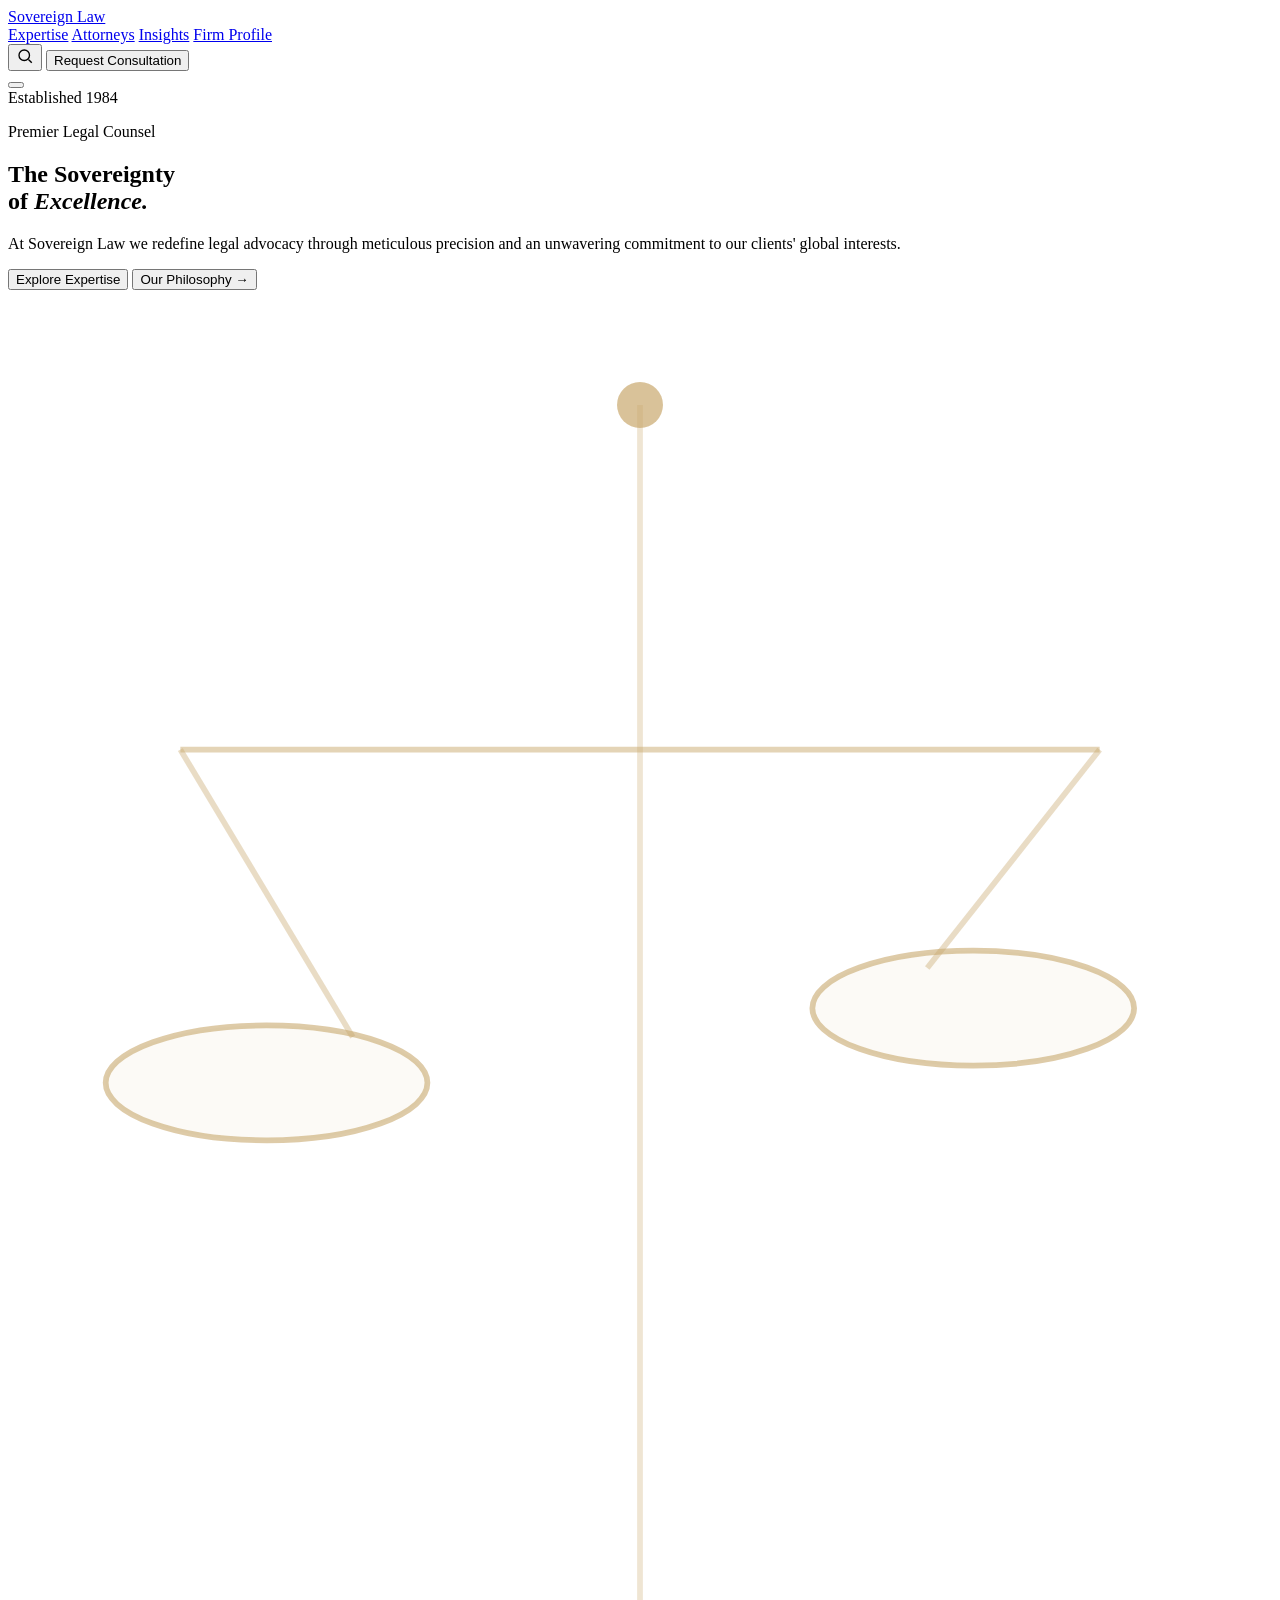
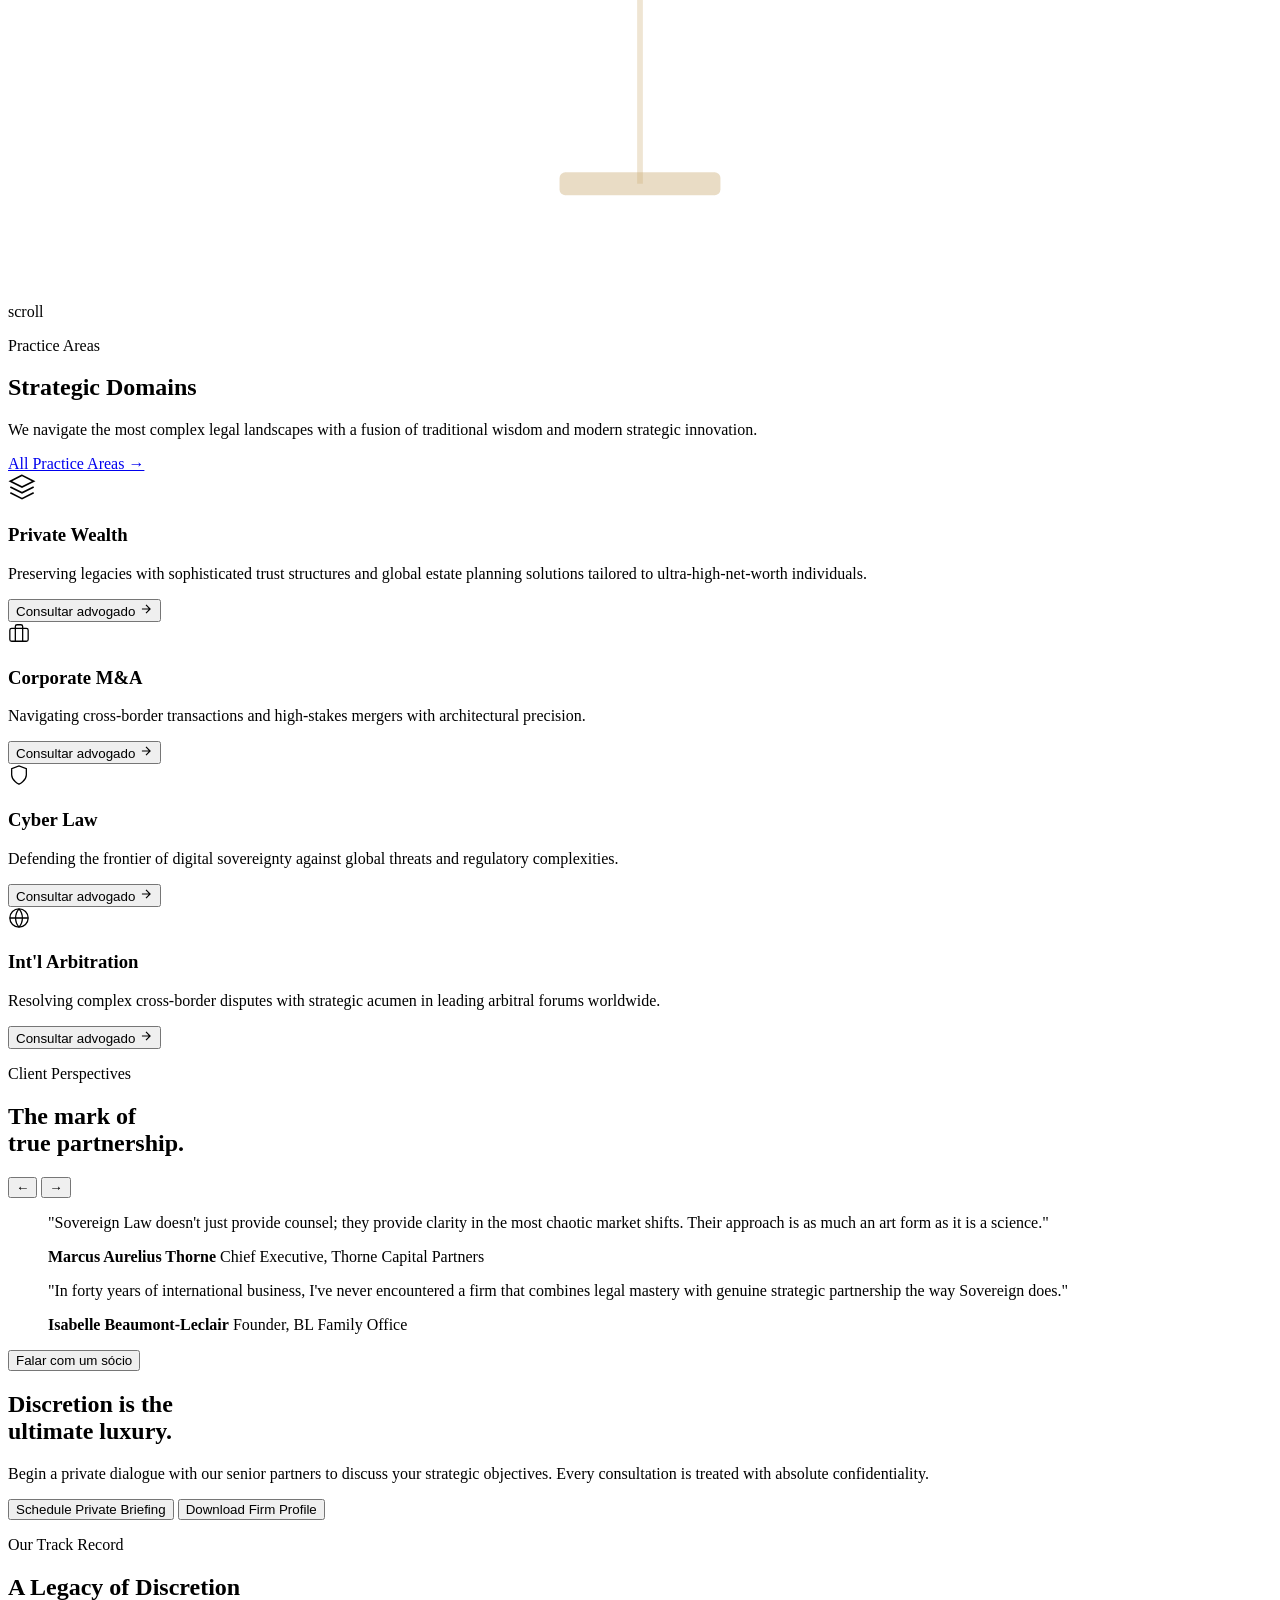
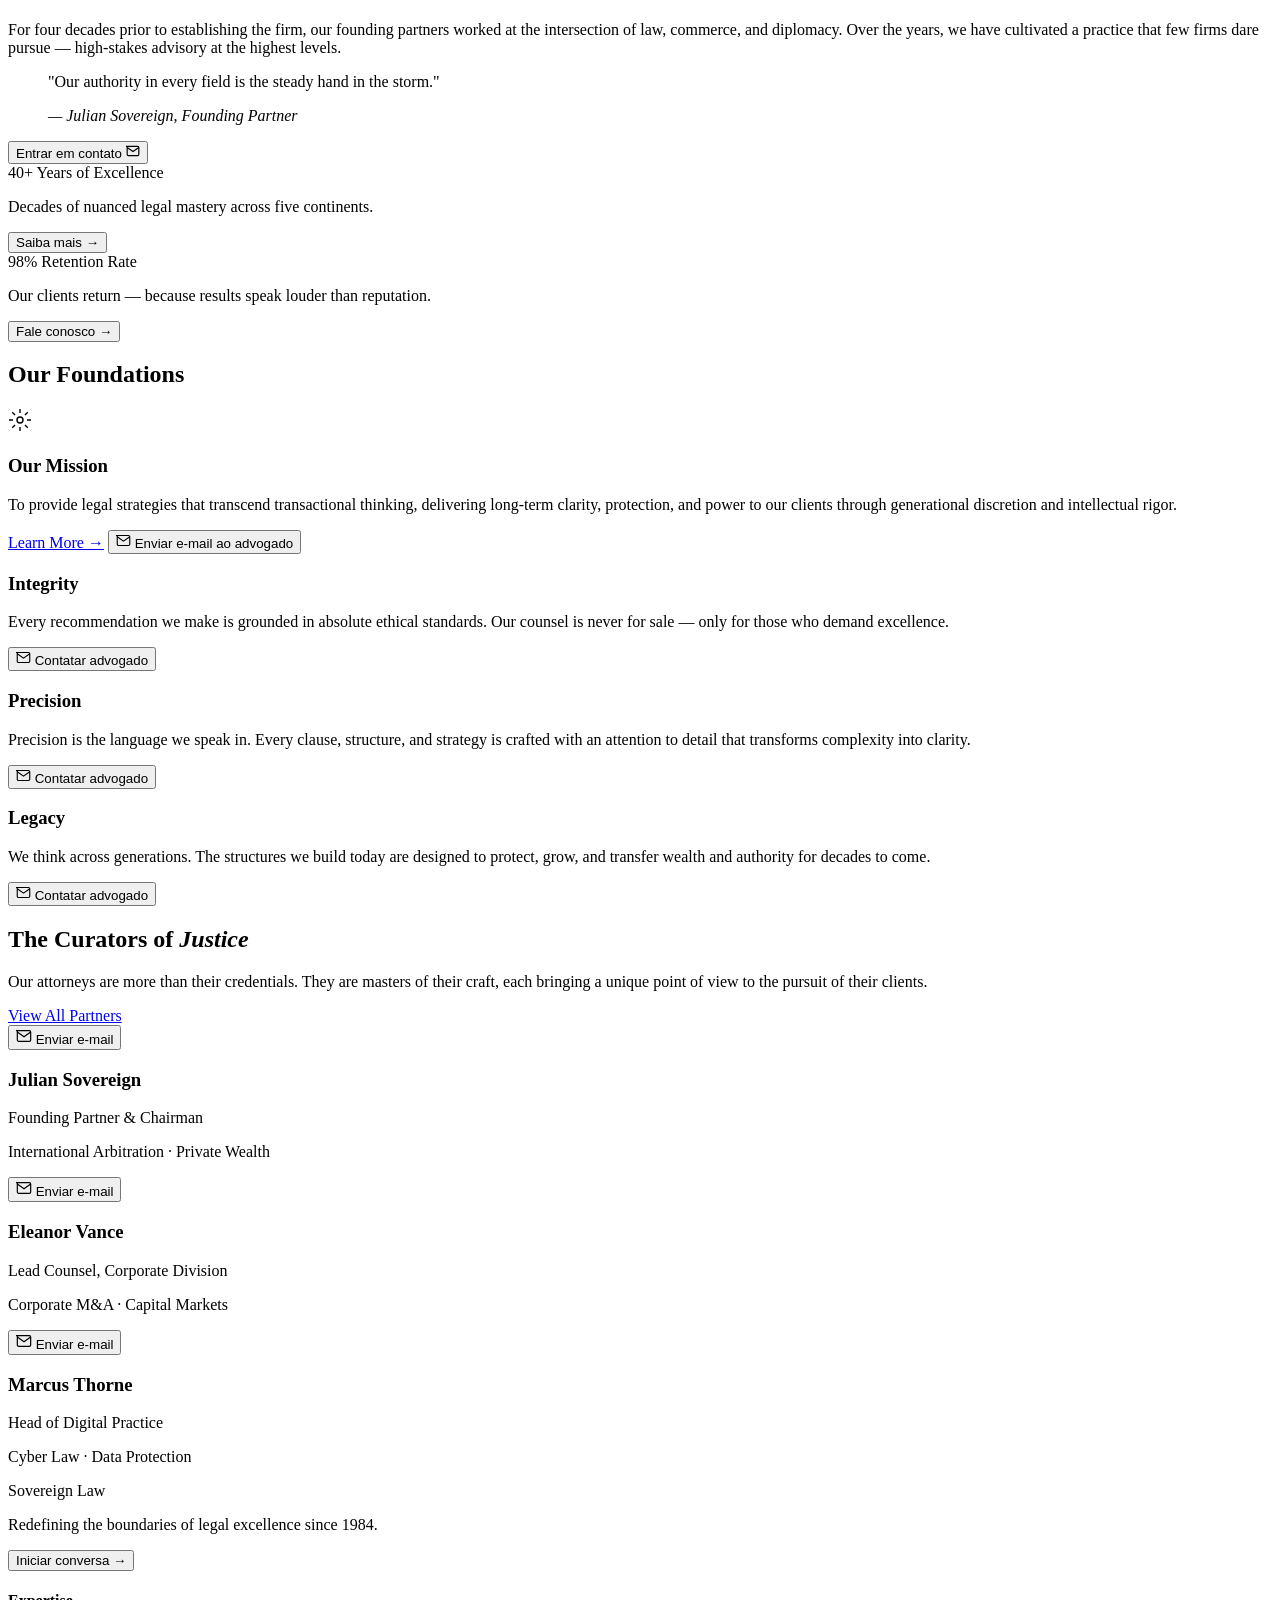
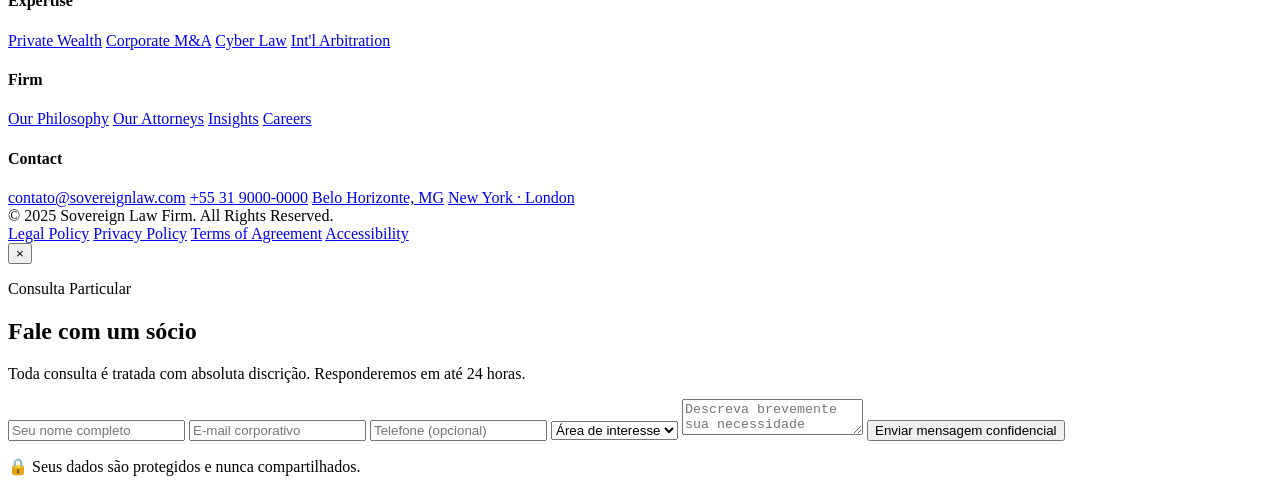
==== index.html @ 429902e4 "Add files via upload" ====
<!DOCTYPE html>
<html lang="pt-BR">
<head>
  <meta charset="UTF-8" />
  <meta name="viewport" content="width=device-width, initial-scale=1.0" />
  <meta name="description" content="Sovereign Law — Premier legal counsel redefining excellence through meticulous precision and an unwavering commitment to our clients' global interests." />
  <title>Sovereign Law — The Sovereignty of Excellence</title>

  <!-- Global tokens -->
  <link rel="stylesheet" href="assets/global.css" />

  <!-- Component styles -->
  <link rel="stylesheet" href="components/navbar.css" />
  <link rel="stylesheet" href="components/hero.css" />
  <link rel="stylesheet" href="components/domains.css" />
  <link rel="stylesheet" href="components/testimonial.css" />
  <link rel="stylesheet" href="components/discretion.css" />
  <link rel="stylesheet" href="components/legacy.css" />
  <link rel="stylesheet" href="components/foundations.css" />
  <link rel="stylesheet" href="components/attorneys.css" />
  <link rel="stylesheet" href="components/footer.css" />
</head>
<body>

  <!-- =====================
       NAVBAR
       ===================== -->
  <header class="navbar" id="navbar">
    <div class="container navbar__inner">
      <a href="#" class="navbar__brand">
        <span class="navbar__brand-name">Sovereign Law</span>
      </a>
      <nav class="navbar__links" aria-label="Navegação principal">
        <a href="#expertise" class="navbar__link">Expertise</a>
        <a href="#attorneys" class="navbar__link">Attorneys</a>
        <a href="#insights" class="navbar__link">Insights</a>
        <a href="#profile" class="navbar__link">Firm Profile</a>
      </nav>
      <div class="navbar__actions">
        <button class="navbar__search" aria-label="Pesquisar">
          <svg width="18" height="18" viewBox="0 0 24 24" fill="none" stroke="currentColor" stroke-width="1.8">
            <circle cx="11" cy="11" r="7"/><path d="M21 21l-4.35-4.35"/>
          </svg>
        </button>
        <button
          class="btn-primary navbar__cta"
          onclick="openEmailModal('Consulta Privada', 'Solicitar uma consulta', 'Fale diretamente com um de nossos sócios. Toda consulta é tratada com discrição absoluta.')"
        >Request Consultation</button>
      </div>
      <button class="navbar__hamburger" aria-label="Menu" id="hamburger">
        <span></span><span></span><span></span>
      </button>
    </div>
  </header>

  <!-- =====================
       HERO
       ===================== -->
  <section class="hero" id="home">
    <div class="hero__bg">
      <div class="hero__bg-image" aria-hidden="true"></div>
      <div class="hero__bg-overlay" aria-hidden="true"></div>
      <div class="hero__bg-grain" aria-hidden="true"></div>
    </div>
    <div class="hero__side-label" aria-hidden="true"><span>Established 1984</span></div>
    <div class="container hero__content">
      <div class="hero__text">
        <p class="eyebrow hero__eyebrow">Premier Legal Counsel</p>
        <h1 class="hero__headline">The Sovereignty<br>of <em>Excellence.</em></h1>
        <p class="hero__body">
          At Sovereign Law we redefine legal advocacy through meticulous precision and an unwavering commitment to our clients' global interests.
        </p>
        <div class="hero__actions">
          <button
            class="btn-primary"
            onclick="openEmailModal('Consulta Inicial', 'Explorar nossa expertise', 'Conte-nos sobre seu desafio jurídico. Nossos sócios revisarão pessoalmente cada solicitação.')"
          >Explore Expertise</button>
          <button
            class="btn-outline"
            onclick="document.getElementById('about').scrollIntoView({behavior:'smooth'})"
          >Our Philosophy →</button>
        </div>
      </div>
      <div class="hero__visual" aria-hidden="true">
        <svg class="hero__scales" viewBox="0 0 220 280" fill="none" xmlns="http://www.w3.org/2000/svg">
          <line x1="110" y1="20" x2="110" y2="260" stroke="rgba(201,169,110,0.3)" stroke-width="1"/>
          <line x1="30" y1="80" x2="190" y2="80" stroke="rgba(201,169,110,0.5)" stroke-width="1"/>
          <line x1="30" y1="80" x2="60" y2="130" stroke="rgba(201,169,110,0.4)" stroke-width="1"/>
          <line x1="190" y1="80" x2="160" y2="118" stroke="rgba(201,169,110,0.4)" stroke-width="1"/>
          <ellipse cx="45" cy="138" rx="28" ry="10" stroke="rgba(201,169,110,0.6)" stroke-width="1" fill="rgba(201,169,110,0.06)"/>
          <ellipse cx="168" cy="125" rx="28" ry="10" stroke="rgba(201,169,110,0.6)" stroke-width="1" fill="rgba(201,169,110,0.06)"/>
          <circle cx="110" cy="20" r="4" fill="rgba(201,169,110,0.7)"/>
          <rect x="96" y="258" width="28" height="4" fill="rgba(201,169,110,0.4)" rx="1"/>
        </svg>
      </div>
    </div>
    <div class="hero__scroll" aria-hidden="true">
      <span class="hero__scroll-line"></span>
      <span class="hero__scroll-text">scroll</span>
    </div>
  </section>

  <!-- =====================
       STRATEGIC DOMAINS
       ===================== -->
  <section class="domains" id="expertise">
    <div class="container">
      <div class="domains__header reveal">
        <div>
          <p class="eyebrow">Practice Areas</p>
          <h2 class="domains__title">Strategic Domains</h2>
          <p class="domains__sub">We navigate the most complex legal landscapes with a fusion of traditional wisdom and modern strategic innovation.</p>
        </div>
        <a href="#" class="domains__all-link">All Practice Areas →</a>
      </div>
      <div class="domains__grid">
        <article class="domain-card domain-card--featured reveal">
          <div class="domain-card__icon">
            <svg width="28" height="28" viewBox="0 0 24 24" fill="none" stroke="currentColor" stroke-width="1.4">
              <path d="M12 2L2 7l10 5 10-5-10-5z"/><path d="M2 17l10 5 10-5"/><path d="M2 12l10 5 10-5"/>
            </svg>
          </div>
          <h3 class="domain-card__title">Private Wealth</h3>
          <p class="domain-card__desc">Preserving legacies with sophisticated trust structures and global estate planning solutions tailored to ultra-high-net-worth individuals.</p>
          <button class="domain-card__btn" onclick="openEmailModal('Private Wealth', 'Consulta sobre Private Wealth', 'Nossos especialistas em patrimônio privado estão prontos para atendê-lo com total discrição.')">
            Consultar advogado
            <svg width="14" height="14" viewBox="0 0 24 24" fill="none" stroke="currentColor" stroke-width="2"><path d="M5 12h14M12 5l7 7-7 7"/></svg>
          </button>
        </article>
        <article class="domain-card reveal">
          <div class="domain-card__icon">
            <svg width="22" height="22" viewBox="0 0 24 24" fill="none" stroke="currentColor" stroke-width="1.4">
              <rect x="2" y="7" width="20" height="14" rx="2"/><path d="M16 21V5a2 2 0 00-2-2h-4a2 2 0 00-2 2v16"/>
            </svg>
          </div>
          <h3 class="domain-card__title">Corporate M&amp;A</h3>
          <p class="domain-card__desc">Navigating cross-border transactions and high-stakes mergers with architectural precision.</p>
          <button class="domain-card__btn domain-card__btn--dark" onclick="openEmailModal('Corporate M&A', 'Consulta sobre Corporate M&A', 'Especialistas em fusões e aquisições transfronteiriças.')">
            Consultar advogado
            <svg width="14" height="14" viewBox="0 0 24 24" fill="none" stroke="currentColor" stroke-width="2"><path d="M5 12h14M12 5l7 7-7 7"/></svg>
          </button>
        </article>
        <article class="domain-card reveal">
          <div class="domain-card__icon">
            <svg width="22" height="22" viewBox="0 0 24 24" fill="none" stroke="currentColor" stroke-width="1.4">
              <path d="M12 22s8-4 8-10V5l-8-3-8 3v7c0 6 8 10 8 10z"/>
            </svg>
          </div>
          <h3 class="domain-card__title">Cyber Law</h3>
          <p class="domain-card__desc">Defending the frontier of digital sovereignty against global threats and regulatory complexities.</p>
          <button class="domain-card__btn domain-card__btn--dark" onclick="openEmailModal('Cyber Law', 'Consulta sobre Cyber Law', 'Proteção jurídica digital de alto nível para corporações e indivíduos.')">
            Consultar advogado
            <svg width="14" height="14" viewBox="0 0 24 24" fill="none" stroke="currentColor" stroke-width="2"><path d="M5 12h14M12 5l7 7-7 7"/></svg>
          </button>
        </article>
        <article class="domain-card reveal">
          <div class="domain-card__icon">
            <svg width="22" height="22" viewBox="0 0 24 24" fill="none" stroke="currentColor" stroke-width="1.4">
              <circle cx="12" cy="12" r="10"/><path d="M2 12h20M12 2a15.3 15.3 0 010 20M12 2a15.3 15.3 0 000 20"/>
            </svg>
          </div>
          <h3 class="domain-card__title">Int'l Arbitration</h3>
          <p class="domain-card__desc">Resolving complex cross-border disputes with strategic acumen in leading arbitral forums worldwide.</p>
          <button class="domain-card__btn domain-card__btn--dark" onclick="openEmailModal('Arbitragem Internacional', 'Consulta sobre Arbitragem', 'Resolução de disputas internacionais com experiência comprovada.')">
            Consultar advogado
            <svg width="14" height="14" viewBox="0 0 24 24" fill="none" stroke="currentColor" stroke-width="2"><path d="M5 12h14M12 5l7 7-7 7"/></svg>
          </button>
        </article>
      </div>
    </div>
  </section>

  <!-- =====================
       TESTIMONIAL
       ===================== -->
  <section class="testimonial" id="about">
    <div class="container testimonial__inner">
      <div class="testimonial__label reveal">
        <p class="eyebrow">Client Perspectives</p>
        <h2 class="testimonial__headline">The mark of<br>true partnership.</h2>
        <div class="testimonial__nav">
          <button class="testimonial__arrow" id="tPrev" aria-label="Anterior">←</button>
          <button class="testimonial__arrow" id="tNext" aria-label="Próximo">→</button>
        </div>
      </div>
      <div class="testimonial__quotes" id="tQuotes">
        <blockquote class="testimonial__quote active">
          <p class="testimonial__text">"Sovereign Law doesn't just provide counsel; they provide clarity in the most chaotic market shifts. Their approach is as much an art form as it is a science."</p>
          <footer class="testimonial__author">
            <div class="testimonial__avatar"></div>
            <div>
              <strong class="testimonial__name">Marcus Aurelius Thorne</strong>
              <span class="testimonial__role">Chief Executive, Thorne Capital Partners</span>
            </div>
          </footer>
        </blockquote>
        <blockquote class="testimonial__quote">
          <p class="testimonial__text">"In forty years of international business, I've never encountered a firm that combines legal mastery with genuine strategic partnership the way Sovereign does."</p>
          <footer class="testimonial__author">
            <div class="testimonial__avatar testimonial__avatar--2"></div>
            <div>
              <strong class="testimonial__name">Isabelle Beaumont-Leclair</strong>
              <span class="testimonial__role">Founder, BL Family Office</span>
            </div>
          </footer>
        </blockquote>
      </div>
      <div class="testimonial__cta reveal">
        <button class="btn-outline testimonial__email-btn" onclick="openEmailModal('Parceria Estratégica', 'Torne-se um cliente', 'Fale com um sócio sobre como podemos ser o parceiro estratégico que sua empresa precisa.')">
          Falar com um sócio
        </button>
      </div>
    </div>
  </section>

  <!-- =====================
       DISCRETION CTA
       ===================== -->
  <section class="discretion">
    <div class="container discretion__inner">
      <div class="discretion__text reveal">
        <h2 class="discretion__headline">Discretion is the<br>ultimate luxury.</h2>
        <p class="discretion__sub">Begin a private dialogue with our senior partners to discuss your strategic objectives. Every consultation is treated with absolute confidentiality.</p>
      </div>
      <div class="discretion__actions reveal">
        <button class="btn-primary" onclick="openEmailModal('Reunião Privada', 'Agendar reunião privada', 'Fale diretamente com um sócio sênior. Sua solicitação será tratada com absoluto sigilo.')">
          Schedule Private Briefing
        </button>
        <button class="btn-ghost-dark" onclick="openEmailModal('Perfil da Firma', 'Solicitar perfil da firma', 'Enviaremos nossa apresentação institucional de forma confidencial.')">
          Download Firm Profile
        </button>
      </div>
    </div>
  </section>

  <!-- =====================
       LEGACY & STATS
       ===================== -->
  <section class="legacy" id="profile">
    <div class="container legacy__inner">
      <div class="legacy__text reveal">
        <p class="eyebrow">Our Track Record</p>
        <h2 class="legacy__title">A Legacy of Discretion</h2>
        <p class="legacy__body">For four decades prior to establishing the firm, our founding partners worked at the intersection of law, commerce, and diplomacy. Over the years, we have cultivated a practice that few firms dare pursue — high-stakes advisory at the highest levels.</p>
        <blockquote class="legacy__quote">
          <p>"Our authority in every field is the steady hand in the storm."</p>
          <cite>— Julian Sovereign, Founding Partner</cite>
        </blockquote>
        <button class="btn-ghost-dark legacy__email-btn" onclick="openEmailModal('Contato Geral', 'Fale com nossa equipe', 'Nossa equipe responderá em até 24 horas com total discrição.')">
          Entrar em contato
          <svg width="14" height="14" viewBox="0 0 24 24" fill="none" stroke="currentColor" stroke-width="2">
            <path d="M4 4h16c1.1 0 2 .9 2 2v12c0 1.1-.9 2-2 2H4c-1.1 0-2-.9-2-2V6c0-1.1.9-2-2-2z"/>
            <polyline points="22,6 12,13 2,6"/>
          </svg>
        </button>
      </div>
      <div class="legacy__stats">
        <div class="legacy__stat-card legacy__stat-card--dark reveal">
          <span class="legacy__stat-number">40+</span>
          <span class="legacy__stat-label">Years of Excellence</span>
          <p class="legacy__stat-desc">Decades of nuanced legal mastery across five continents.</p>
          <button class="legacy__stat-btn" onclick="openEmailModal('Nossa História', 'Saiba mais sobre nossa história', 'Entre em contato para conhecer melhor nossa trajetória e filosofia.')">Saiba mais →</button>
        </div>
        <div class="legacy__stat-card legacy__stat-card--gold reveal">
          <span class="legacy__stat-number">98%</span>
          <span class="legacy__stat-label">Retention Rate</span>
          <p class="legacy__stat-desc">Our clients return — because results speak louder than reputation.</p>
          <button class="legacy__stat-btn legacy__stat-btn--dark" onclick="openEmailModal('Resultados', 'Fale sobre seus objetivos', 'Nossos sócios analisarão seu caso pessoalmente.')">Fale conosco →</button>
        </div>
      </div>
    </div>
  </section>

  <!-- =====================
       FOUNDATIONS
       ===================== -->
  <section class="foundations">
    <div class="container">
      <div class="foundations__header reveal">
        <h2 class="foundations__title">Our Foundations</h2>
      </div>
      <div class="foundations__grid">
        <div class="foundation-card foundation-card--mission reveal">
          <div class="foundation-card__icon">
            <svg width="24" height="24" viewBox="0 0 24 24" fill="none" stroke="currentColor" stroke-width="1.4">
              <circle cx="12" cy="12" r="3"/>
              <path d="M12 1v4M12 19v4M4.22 4.22l2.83 2.83M16.95 16.95l2.83 2.83M1 12h4M19 12h4M4.22 19.78l2.83-2.83M16.95 7.05l2.83-2.83"/>
            </svg>
          </div>
          <h3 class="foundation-card__title">Our Mission</h3>
          <p class="foundation-card__body">To provide legal strategies that transcend transactional thinking, delivering long-term clarity, protection, and power to our clients through generational discretion and intellectual rigor.</p>
          <a href="#" class="foundation-card__link">Learn More →</a>
          <button class="foundation-card__email" onclick="openEmailModal('Nossa Missão', 'Conhecer nossa missão', 'Fale conosco para entender como nossa filosofia pode servir seus interesses.')">
            <svg width="15" height="15" viewBox="0 0 24 24" fill="none" stroke="currentColor" stroke-width="1.8"><path d="M4 4h16c1.1 0 2 .9 2 2v12c0 1.1-.9 2-2 2H4c-1.1 0-2-.9-2-2V6c0-1.1.9-2-2-2z"/><polyline points="22,6 12,13 2,6"/></svg>
            Enviar e-mail ao advogado
          </button>
        </div>
        <div class="foundation-card foundation-card--value reveal">
          <h3 class="foundation-card__value-name">Integrity</h3>
          <p class="foundation-card__body">Every recommendation we make is grounded in absolute ethical standards. Our counsel is never for sale — only for those who demand excellence.</p>
          <button class="foundation-card__email foundation-card__email--light" onclick="openEmailModal('Integridade', 'Falar sobre integridade e valores', 'Nossa equipe estará pronta para esclarecer nossa abordagem ética.')">
            <svg width="15" height="15" viewBox="0 0 24 24" fill="none" stroke="currentColor" stroke-width="1.8"><path d="M4 4h16c1.1 0 2 .9 2 2v12c0 1.1-.9 2-2 2H4c-1.1 0-2-.9-2-2V6c0-1.1.9-2-2-2z"/><polyline points="22,6 12,13 2,6"/></svg>
            Contatar advogado
          </button>
        </div>
        <div class="foundation-card foundation-card--value foundation-card--value-active reveal">
          <h3 class="foundation-card__value-name">Precision</h3>
          <p class="foundation-card__body">Precision is the language we speak in. Every clause, structure, and strategy is crafted with an attention to detail that transforms complexity into clarity.</p>
          <button class="foundation-card__email foundation-card__email--gold" onclick="openEmailModal('Precisão', 'Falar sobre nossa precisão jurídica', 'Veja como nossa abordagem meticulosa pode proteger seus interesses.')">
            <svg width="15" height="15" viewBox="0 0 24 24" fill="none" stroke="currentColor" stroke-width="1.8"><path d="M4 4h16c1.1 0 2 .9 2 2v12c0 1.1-.9 2-2 2H4c-1.1 0-2-.9-2-2V6c0-1.1.9-2-2-2z"/><polyline points="22,6 12,13 2,6"/></svg>
            Contatar advogado
          </button>
        </div>
        <div class="foundation-card foundation-card--value reveal">
          <h3 class="foundation-card__value-name">Legacy</h3>
          <p class="foundation-card__body">We think across generations. The structures we build today are designed to protect, grow, and transfer wealth and authority for decades to come.</p>
          <button class="foundation-card__email foundation-card__email--light" onclick="openEmailModal('Legado', 'Proteger seu legado', 'Nossos especialistas em planejamento sucessório estão à sua disposição.')">
            <svg width="15" height="15" viewBox="0 0 24 24" fill="none" stroke="currentColor" stroke-width="1.8"><path d="M4 4h16c1.1 0 2 .9 2 2v12c0 1.1-.9 2-2 2H4c-1.1 0-2-.9-2-2V6c0-1.1.9-2-2-2z"/><polyline points="22,6 12,13 2,6"/></svg>
            Contatar advogado
          </button>
        </div>
      </div>
    </div>
  </section>

  <!-- =====================
       ATTORNEYS
       ===================== -->
  <section class="attorneys" id="attorneys">
    <div class="container">
      <div class="attorneys__header reveal">
        <div>
          <h2 class="attorneys__title">The Curators of <em>Justice</em></h2>
          <p class="attorneys__sub">Our attorneys are more than their credentials. They are masters of their craft, each bringing a unique point of view to the pursuit of their clients.</p>
        </div>
        <a href="#" class="btn-ghost-dark attorneys__all-btn">View All Partners</a>
      </div>
      <div class="attorneys__grid">
        <article class="attorney-card reveal">
          <div class="attorney-card__photo attorney-card__photo--1">
            <div class="attorney-card__overlay">
              <button class="attorney-card__email-btn" onclick="openEmailModal('Julian Sovereign', 'Contatar Julian Sovereign', 'Sócio Fundador especializado em Arbitragem Internacional e Private Wealth.')">
                <svg width="16" height="16" viewBox="0 0 24 24" fill="none" stroke="currentColor" stroke-width="1.8"><path d="M4 4h16c1.1 0 2 .9 2 2v12c0 1.1-.9 2-2 2H4c-1.1 0-2-.9-2-2V6c0-1.1.9-2-2-2z"/><polyline points="22,6 12,13 2,6"/></svg>
                Enviar e-mail
              </button>
            </div>
          </div>
          <div class="attorney-card__info">
            <h3 class="attorney-card__name">Julian Sovereign</h3>
            <p class="attorney-card__role">Founding Partner &amp; Chairman</p>
            <p class="attorney-card__spec">International Arbitration · Private Wealth</p>
          </div>
        </article>
        <article class="attorney-card reveal">
          <div class="attorney-card__photo attorney-card__photo--2">
            <div class="attorney-card__overlay">
              <button class="attorney-card__email-btn" onclick="openEmailModal('Eleanor Vance', 'Contatar Eleanor Vance', 'Lead Counsel em Corporate M&A e Mercado de Capitais.')">
                <svg width="16" height="16" viewBox="0 0 24 24" fill="none" stroke="currentColor" stroke-width="1.8"><path d="M4 4h16c1.1 0 2 .9 2 2v12c0 1.1-.9 2-2 2H4c-1.1 0-2-.9-2-2V6c0-1.1.9-2-2-2z"/><polyline points="22,6 12,13 2,6"/></svg>
                Enviar e-mail
              </button>
            </div>
          </div>
          <div class="attorney-card__info">
            <h3 class="attorney-card__name">Eleanor Vance</h3>
            <p class="attorney-card__role">Lead Counsel, Corporate Division</p>
            <p class="attorney-card__spec">Corporate M&amp;A · Capital Markets</p>
          </div>
        </article>
        <article class="attorney-card reveal">
          <div class="attorney-card__photo attorney-card__photo--3">
            <div class="attorney-card__overlay">
              <button class="attorney-card__email-btn" onclick="openEmailModal('Marcus Thorne', 'Contatar Marcus Thorne', 'Head of Digital Practice em Cyber Law e Proteção de Dados.')">
                <svg width="16" height="16" viewBox="0 0 24 24" fill="none" stroke="currentColor" stroke-width="1.8"><path d="M4 4h16c1.1 0 2 .9 2 2v12c0 1.1-.9 2-2 2H4c-1.1 0-2-.9-2-2V6c0-1.1.9-2-2-2z"/><polyline points="22,6 12,13 2,6"/></svg>
                Enviar e-mail
              </button>
            </div>
          </div>
          <div class="attorney-card__info">
            <h3 class="attorney-card__name">Marcus Thorne</h3>
            <p class="attorney-card__role">Head of Digital Practice</p>
            <p class="attorney-card__spec">Cyber Law · Data Protection</p>
          </div>
        </article>
      </div>
    </div>
  </section>

  <!-- =====================
       FOOTER
       ===================== -->
  <footer class="footer">
    <div class="container footer__inner">
      <div class="footer__brand">
        <span class="footer__brand-name">Sovereign Law</span>
        <p class="footer__tagline">Redefining the boundaries of legal excellence since 1984.</p>
        <button class="footer__cta" onclick="openEmailModal('Consulta Geral', 'Inicie uma conversa', 'Nossa equipe responderá à sua mensagem em até 24 horas com total discrição.')">Iniciar conversa →</button>
      </div>
      <nav class="footer__nav">
        <div class="footer__nav-col">
          <h4 class="footer__nav-heading">Expertise</h4>
          <a href="#">Private Wealth</a>
          <a href="#">Corporate M&amp;A</a>
          <a href="#">Cyber Law</a>
          <a href="#">Int'l Arbitration</a>
        </div>
        <div class="footer__nav-col">
          <h4 class="footer__nav-heading">Firm</h4>
          <a href="#">Our Philosophy</a>
          <a href="#">Our Attorneys</a>
          <a href="#">Insights</a>
          <a href="#">Careers</a>
        </div>
        <div class="footer__nav-col">
          <h4 class="footer__nav-heading">Contact</h4>
          <a href="mailto:contato@sovereignlaw.com">contato@sovereignlaw.com</a>
          <a href="tel:+5531900000000">+55 31 9000-0000</a>
          <a href="#">Belo Horizonte, MG</a>
          <a href="#">New York · London</a>
        </div>
      </nav>
    </div>
    <div class="footer__bottom">
      <div class="container footer__bottom-inner">
        <span>© 2025 Sovereign Law Firm. All Rights Reserved.</span>
        <div class="footer__legal">
          <a href="#">Legal Policy</a>
          <a href="#">Privacy Policy</a>
          <a href="#">Terms of Agreement</a>
          <a href="#">Accessibility</a>
        </div>
      </div>
    </div>
  </footer>

  <!-- =====================
       EMAIL MODAL
       ===================== -->
  <div class="email-modal-overlay" id="emailModal" role="dialog" aria-modal="true" aria-labelledby="modalTitle">
    <div class="email-modal">
      <button class="email-modal__close" onclick="closeEmailModal()" aria-label="Fechar">&#215;</button>
      <p class="email-modal__eyebrow" id="modalContext">Consulta Particular</p>
      <h2 class="email-modal__title" id="modalTitle">Fale com um sócio</h2>
      <p class="email-modal__sub" id="modalSub">Toda consulta é tratada com absoluta discrição. Responderemos em até 24 horas.</p>
      <form onsubmit="submitEmail(event)">
        <input type="text"  name="name"    placeholder="Seu nome completo"    required autocomplete="name" />
        <input type="email" name="email"   placeholder="E-mail corporativo"   required autocomplete="email" />
        <input type="tel"   name="phone"   placeholder="Telefone (opcional)"          autocomplete="tel" />
        <select name="area" required>
          <option value="" disabled selected>Área de interesse</option>
          <option value="private-wealth">Private Wealth</option>
          <option value="corporate-ma">Corporate M&amp;A</option>
          <option value="cyber-law">Cyber Law</option>
          <option value="arbitration">Int'l Arbitration</option>
          <option value="other">Outra área</option>
        </select>
        <textarea name="message" placeholder="Descreva brevemente sua necessidade jurídica…"></textarea>
        <button type="submit" class="email-modal__submit">Enviar mensagem confidencial</button>
      </form>
      <p class="email-modal__privacy">🔒 Seus dados são protegidos e nunca compartilhados.</p>
    </div>
  </div>

  <!-- =====================
       JAVASCRIPT
       ===================== -->
  <script>
    /* ---- Navbar scroll ---- */
    const navbar = document.getElementById('navbar');
    window.addEventListener('scroll', () => {
      navbar.classList.toggle('scrolled', window.scrollY > 60);
    });

    /* ---- Scroll reveal ---- */
    const observer = new IntersectionObserver((entries) => {
      entries.forEach(e => {
        if (e.isIntersecting) {
          e.target.classList.add('visible');
          observer.unobserve(e.target);
        }
      });
    }, { threshold: 0.12 });

    document.querySelectorAll('.reveal').forEach(el => observer.observe(el));

    /* ---- Testimonial slider ---- */
    const quotes  = document.querySelectorAll('.testimonial__quote');
    let current   = 0;
    function showQuote(idx) {
      quotes[current].classList.remove('active');
      current = (idx + quotes.length) % quotes.length;
      quotes[current].classList.add('active');
    }
    document.getElementById('tPrev').addEventListener('click', () => showQuote(current - 1));
    document.getElementById('tNext').addEventListener('click', () => showQuote(current + 1));

    /* ---- Email modal ---- */
    function openEmailModal(context, title, sub) {
      if (context) document.getElementById('modalContext').textContent = context;
      if (title)   document.getElementById('modalTitle').textContent   = title;
      if (sub)     document.getElementById('modalSub').textContent     = sub;
      document.getElementById('emailModal').classList.add('open');
      document.body.style.overflow = 'hidden';
    }

    function closeEmailModal() {
      document.getElementById('emailModal').classList.remove('open');
      document.body.style.overflow = '';
    }

    document.getElementById('emailModal').addEventListener('click', function(e) {
      if (e.target === this) closeEmailModal();
    });

    document.addEventListener('keydown', e => {
      if (e.key === 'Escape') closeEmailModal();
    });

    function submitEmail(e) {
      e.preventDefault();
      const data = Object.fromEntries(new FormData(e.target));
      const body  = `Nome: ${data.name}\nE-mail: ${data.email}\nTelefone: ${data.phone || '—'}\nÁrea: ${data.area}\n\n${data.message || ''}`;
      const subject = `Consulta Sovereign Law — ${data.area || 'Geral'}`;
      window.location.href = `mailto:contato@sovereignlaw.com?subject=${encodeURIComponent(subject)}&body=${encodeURIComponent(body)}`;
      setTimeout(() => { e.target.reset(); closeEmailModal(); }, 500);
    }
  </script>

</body>
</html>
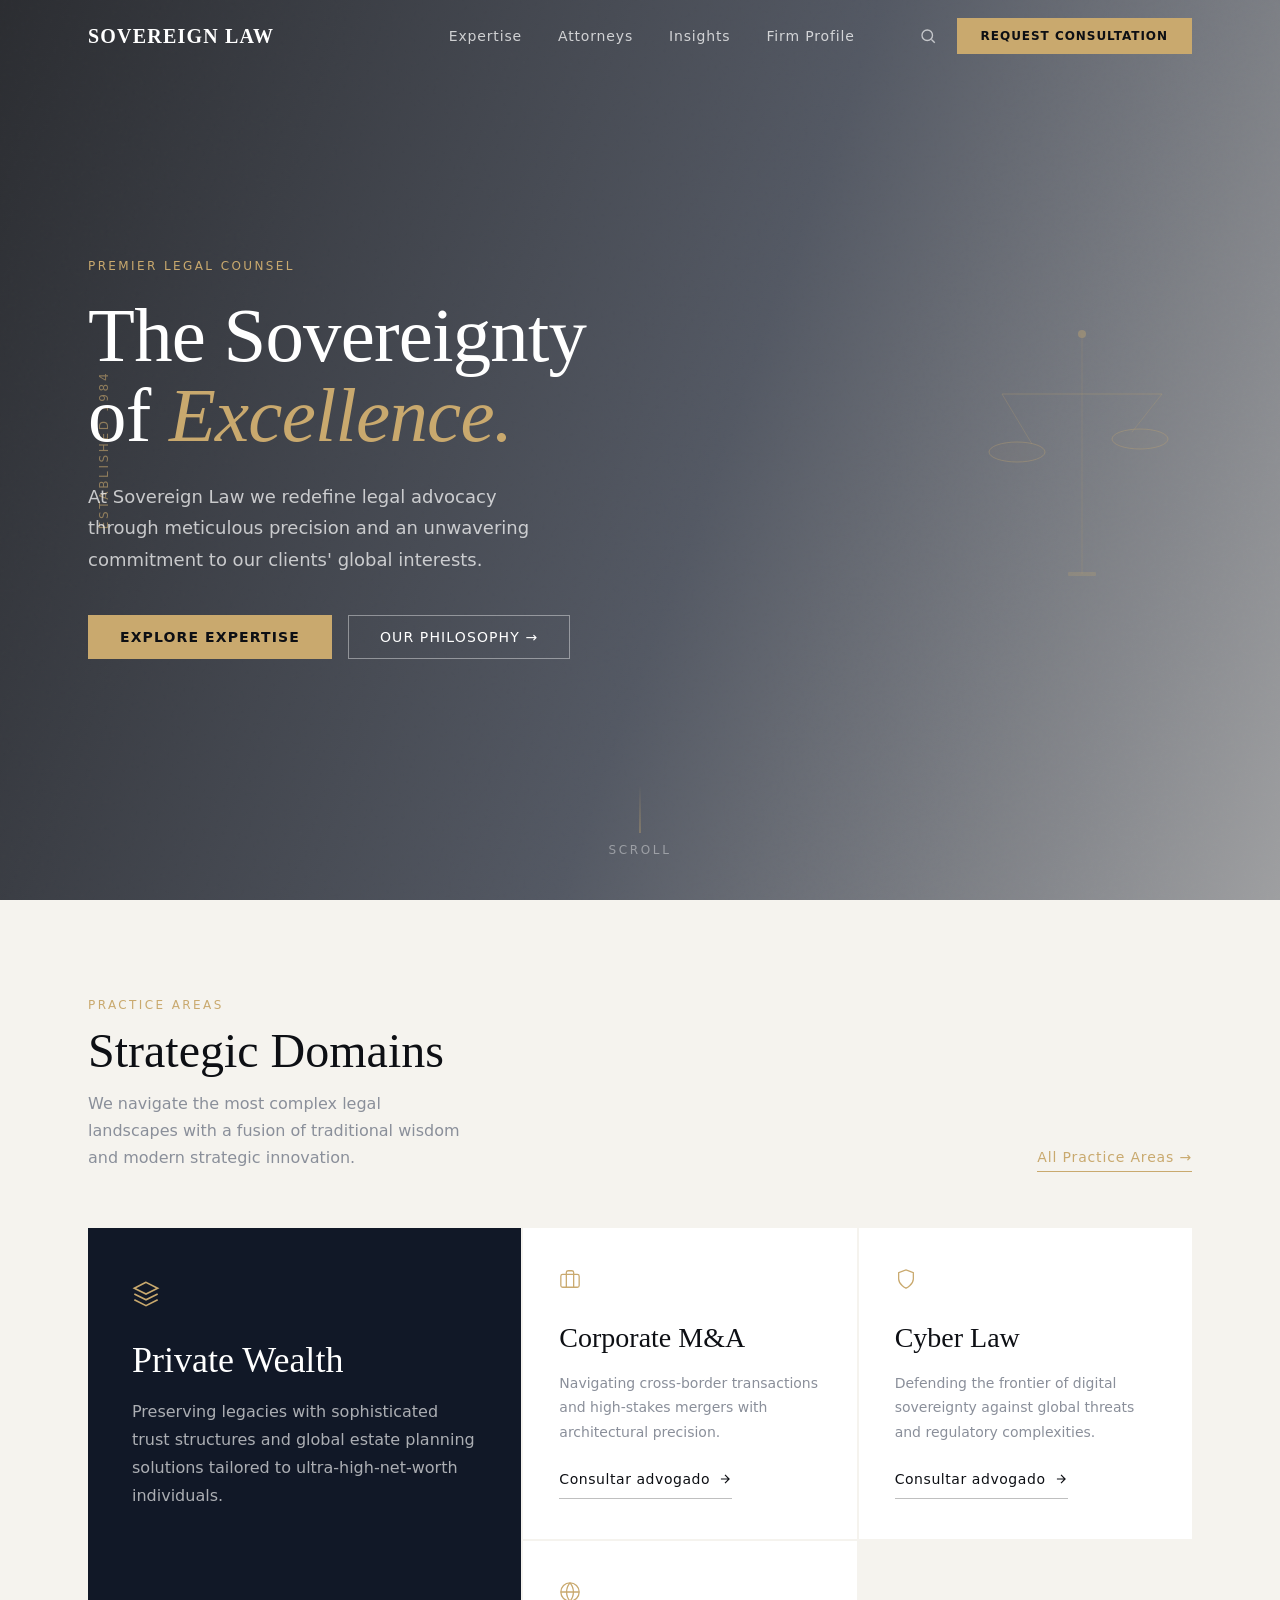
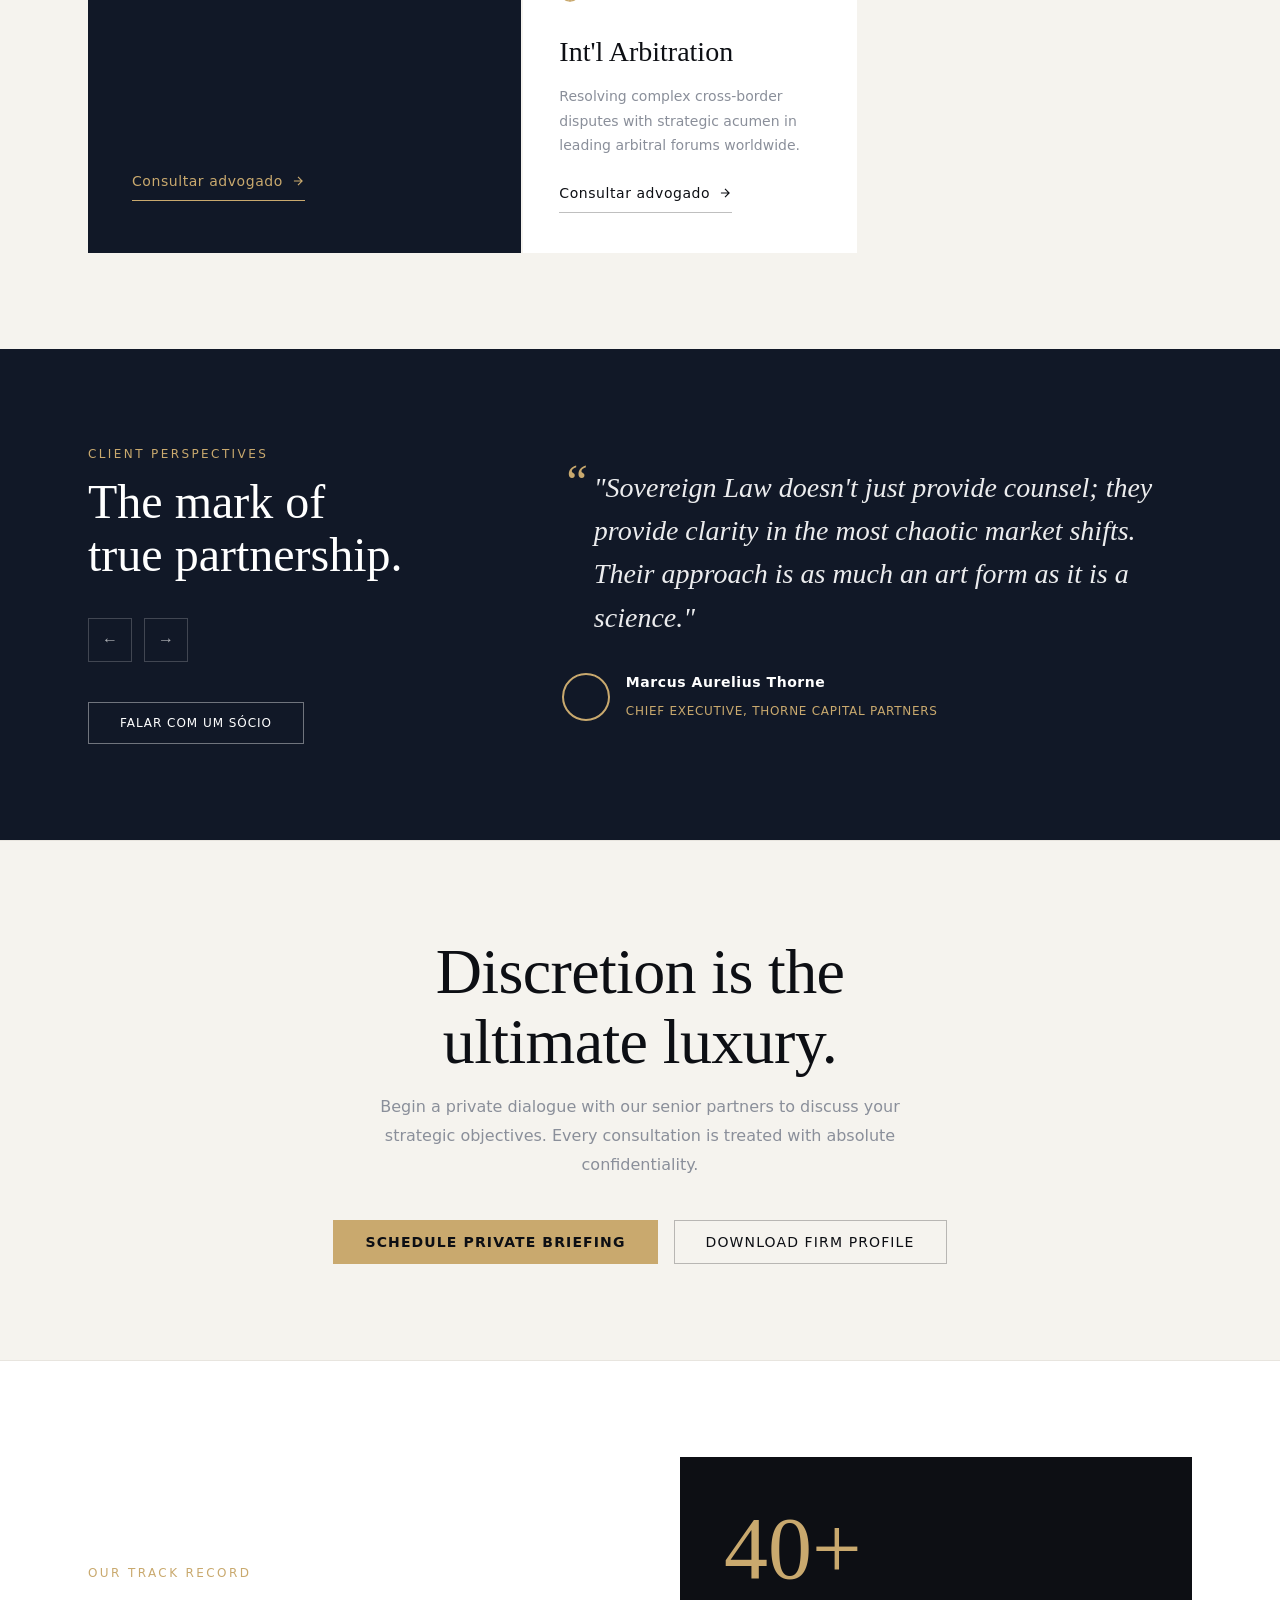
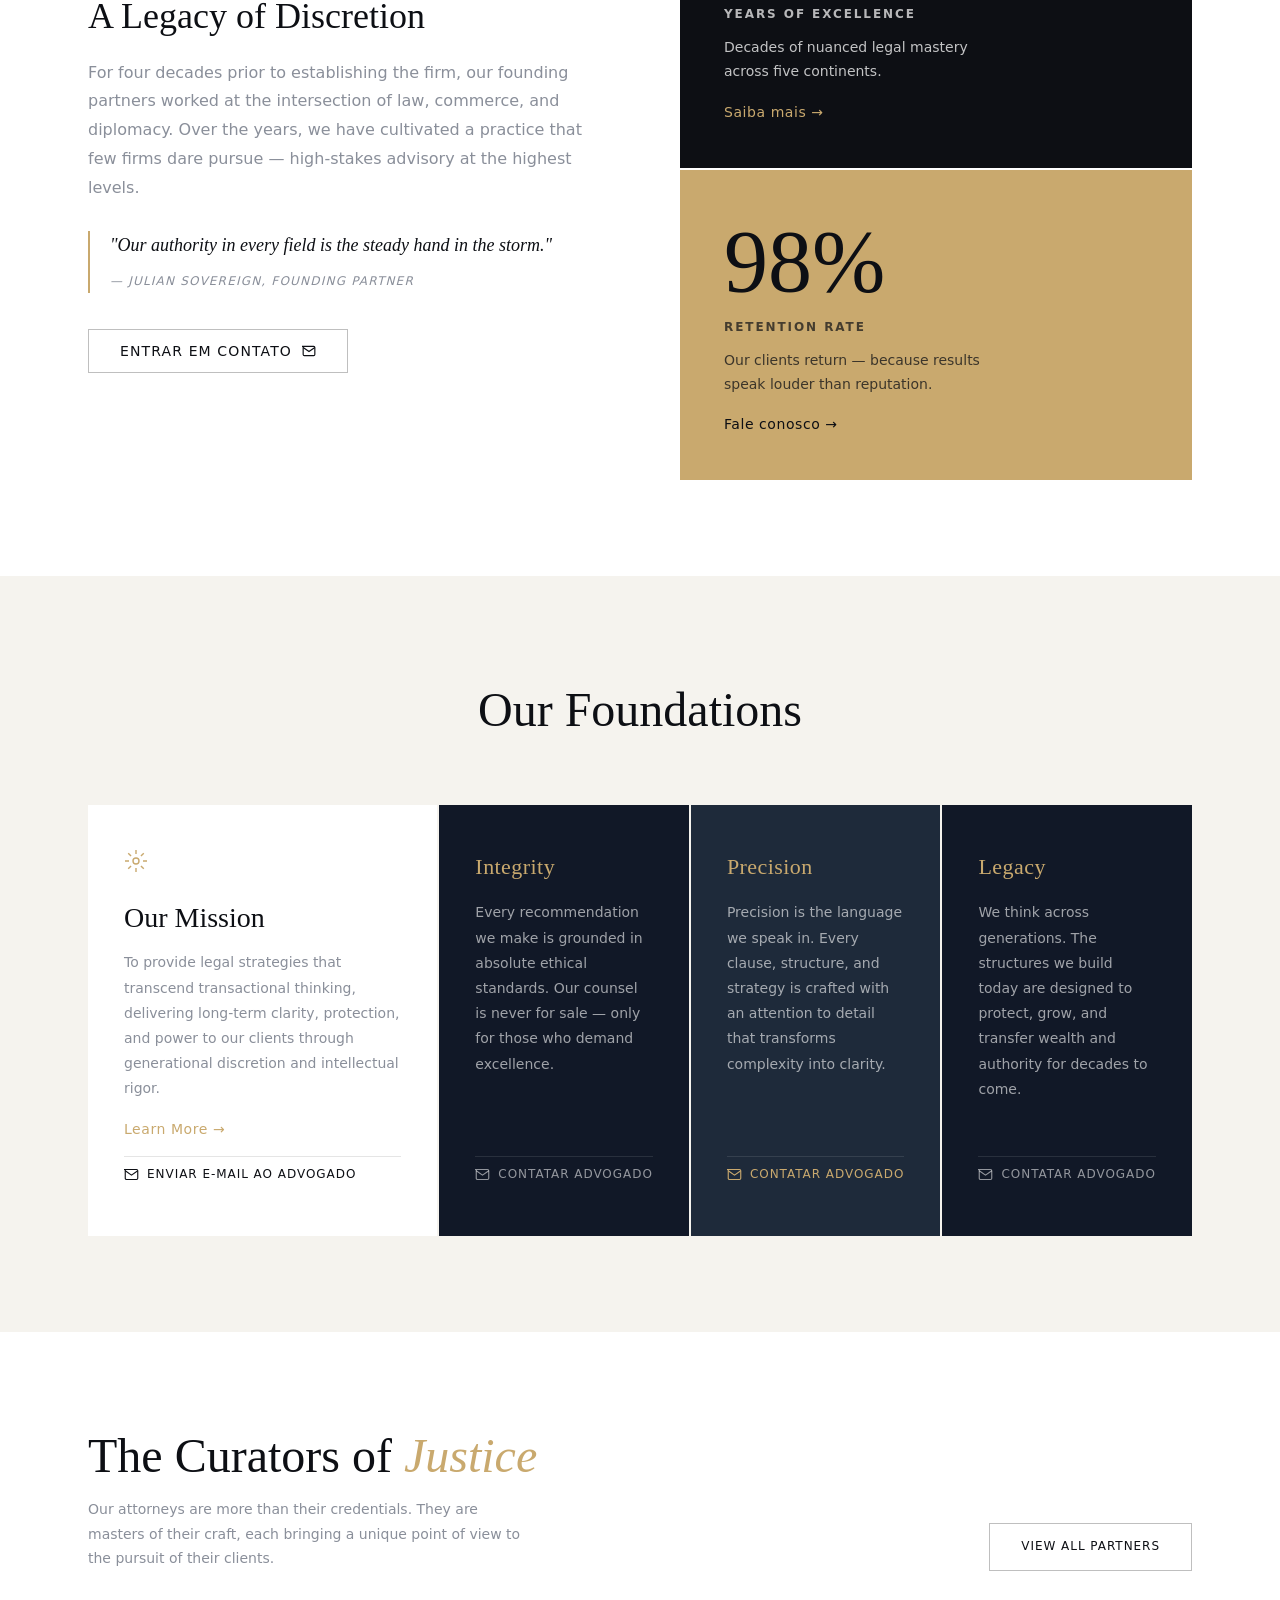
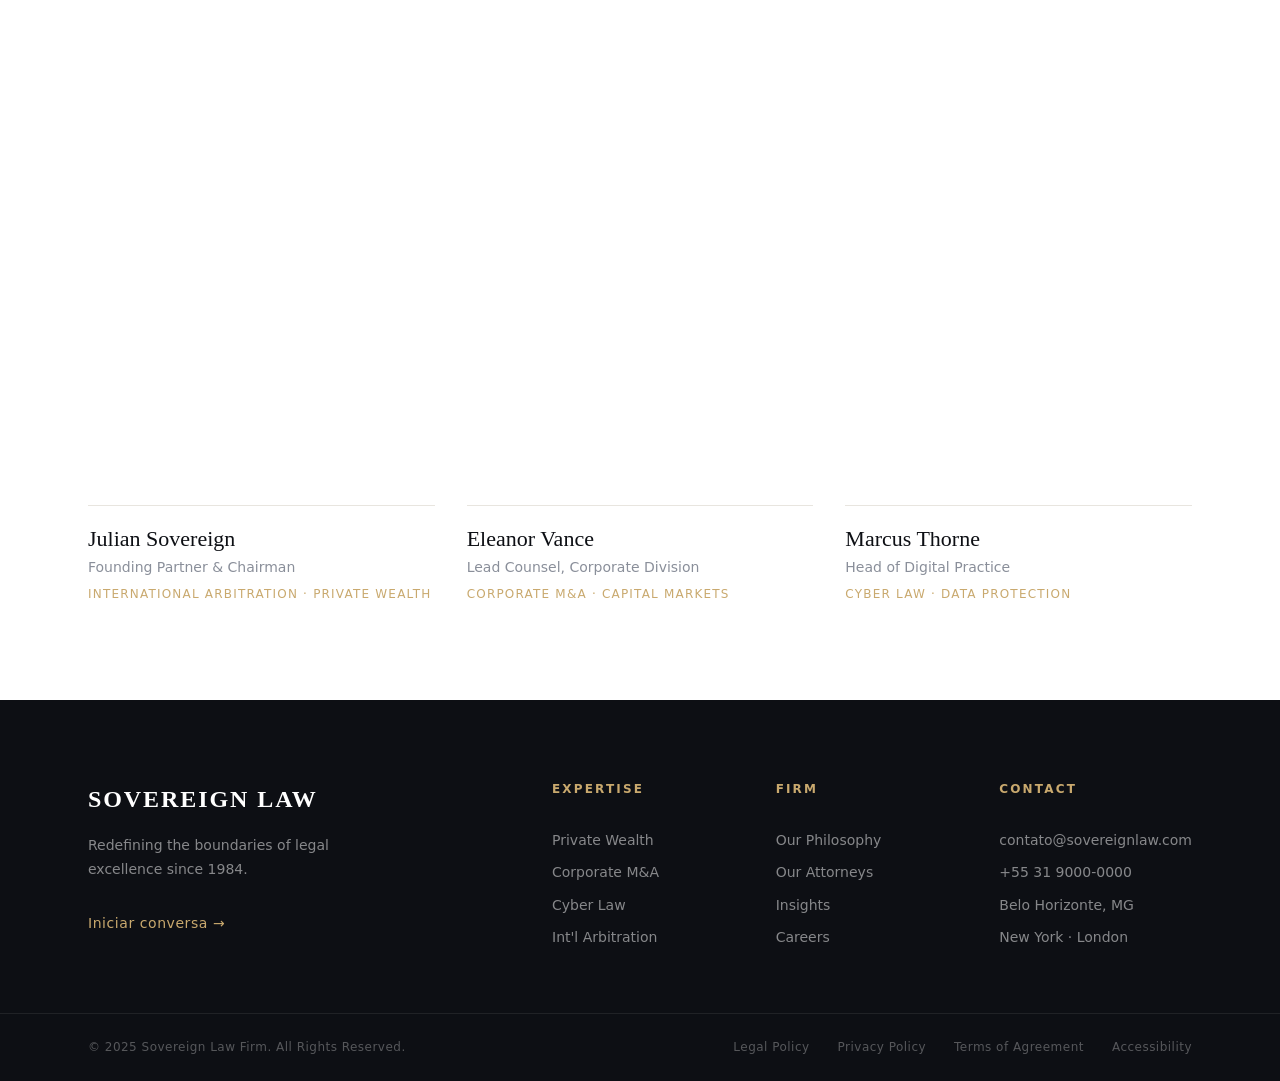
==== commit a2e8cc19: "CORRIJINDO LINKS CSS E REMOVENDO ARQUIVO DESNECESSÁRIO" ====
--- a/index.html
+++ b/index.html
@@ -7,18 +7,18 @@
   <title>Sovereign Law — The Sovereignty of Excellence</title>
 
   <!-- Global tokens -->
-  <link rel="stylesheet" href="assets/global.css" />
+  <link rel="stylesheet" href="global.css" />
 
   <!-- Component styles -->
-  <link rel="stylesheet" href="components/navbar.css" />
-  <link rel="stylesheet" href="components/hero.css" />
-  <link rel="stylesheet" href="components/domains.css" />
-  <link rel="stylesheet" href="components/testimonial.css" />
-  <link rel="stylesheet" href="components/discretion.css" />
-  <link rel="stylesheet" href="components/legacy.css" />
-  <link rel="stylesheet" href="components/foundations.css" />
-  <link rel="stylesheet" href="components/attorneys.css" />
-  <link rel="stylesheet" href="components/footer.css" />
+  <link rel="stylesheet" href="navbar.css" />
+  <link rel="stylesheet" href="hero.css" />
+  <link rel="stylesheet" href="domains.css" />
+  <link rel="stylesheet" href="testimonial.css" />
+  <link rel="stylesheet" href="discretion.css" />
+  <link rel="stylesheet" href="legacy.css" />
+  <link rel="stylesheet" href="foundations.css" />
+  <link rel="stylesheet" href="attorneys.css" />
+  <link rel="stylesheet" href="footer.css" />
 </head>
 <body>
 
--- a/global.css
+++ b/global.css
@@ -0,0 +1,281 @@
+/* =========================================
+   SOVEREIGN LAW — Global Design Tokens
+   ========================================= */
+
+@import url('https://fonts.googleapis.com/css2?family=Cormorant+Garamond:ital,wght@0,300;0,400;0,600;1,300;1,400&family=Inter:wght@300;400;500;600&family=Playfair+Display:ital,wght@0,700;1,700&display=swap');
+
+:root {
+  /* Color Palette */
+  --ink:        #0D0F14;      /* near-black base */
+  --navy:       #111827;      /* deep navy sections */
+  --slate:      #1E2A3A;      /* mid-dark panels */
+  --gold:       #C9A96E;      /* primary accent */
+  --gold-light: #E2C896;      /* hover / light gold */
+  --bone:       #F5F3EE;      /* warm off-white */
+  --ash:        #E8E5DF;      /* subtle dividers */
+  --mist:       #8A8F9A;      /* muted text */
+  --white:      #FFFFFF;
+
+  /* Typography */
+  --font-display: 'Cormorant Garamond', Georgia, serif;
+  --font-heading: 'Playfair Display', Georgia, serif;
+  --font-body:    'Inter', system-ui, sans-serif;
+
+  /* Scale */
+  --text-xs:   0.75rem;
+  --text-sm:   0.875rem;
+  --text-base: 1rem;
+  --text-lg:   1.125rem;
+  --text-xl:   1.375rem;
+  --text-2xl:  1.75rem;
+  --text-3xl:  2.25rem;
+  --text-4xl:  3rem;
+  --text-5xl:  4rem;
+  --text-6xl:  5.5rem;
+
+  /* Spacing */
+  --section-v: 96px;
+  --container: 1200px;
+  --gap:       32px;
+
+  /* Motion */
+  --ease-elegant: cubic-bezier(0.25, 0.1, 0.25, 1);
+  --dur-base: 320ms;
+}
+
+*, *::before, *::after { box-sizing: border-box; margin: 0; padding: 0; }
+
+html { scroll-behavior: smooth; }
+
+body {
+  font-family: var(--font-body);
+  font-size: var(--text-base);
+  color: var(--ink);
+  background: var(--white);
+  line-height: 1.6;
+  -webkit-font-smoothing: antialiased;
+}
+
+img { display: block; max-width: 100%; height: auto; }
+
+a { color: inherit; text-decoration: none; }
+
+/* ---- Utilities ---- */
+.container {
+  max-width: var(--container);
+  margin: 0 auto;
+  padding: 0 48px;
+}
+
+.eyebrow {
+  font-family: var(--font-body);
+  font-size: var(--text-xs);
+  font-weight: 500;
+  letter-spacing: 0.2em;
+  text-transform: uppercase;
+  color: var(--gold);
+}
+
+/* ---- CTA Buttons ---- */
+.btn-primary {
+  display: inline-flex;
+  align-items: center;
+  gap: 10px;
+  padding: 14px 32px;
+  background: var(--gold);
+  color: var(--ink);
+  font-family: var(--font-body);
+  font-size: var(--text-sm);
+  font-weight: 600;
+  letter-spacing: 0.08em;
+  text-transform: uppercase;
+  border: none;
+  cursor: pointer;
+  transition: background var(--dur-base) var(--ease-elegant),
+              transform var(--dur-base) var(--ease-elegant);
+}
+
+.btn-primary:hover {
+  background: var(--gold-light);
+  transform: translateY(-2px);
+}
+
+.btn-outline {
+  display: inline-flex;
+  align-items: center;
+  gap: 10px;
+  padding: 13px 31px;
+  background: transparent;
+  color: var(--white);
+  font-family: var(--font-body);
+  font-size: var(--text-sm);
+  font-weight: 500;
+  letter-spacing: 0.08em;
+  text-transform: uppercase;
+  border: 1px solid rgba(255,255,255,0.4);
+  cursor: pointer;
+  transition: border-color var(--dur-base), color var(--dur-base);
+}
+
+.btn-outline:hover {
+  border-color: var(--gold);
+  color: var(--gold);
+}
+
+.btn-ghost-dark {
+  display: inline-flex;
+  align-items: center;
+  gap: 10px;
+  padding: 13px 31px;
+  background: transparent;
+  color: var(--ink);
+  font-family: var(--font-body);
+  font-size: var(--text-sm);
+  font-weight: 500;
+  letter-spacing: 0.08em;
+  text-transform: uppercase;
+  border: 1px solid rgba(0,0,0,0.25);
+  cursor: pointer;
+  transition: border-color var(--dur-base), color var(--dur-base),
+              background var(--dur-base);
+}
+
+.btn-ghost-dark:hover {
+  border-color: var(--ink);
+  background: var(--ink);
+  color: var(--gold);
+}
+
+/* ---- Email Modal Overlay ---- */
+.email-modal-overlay {
+  display: none;
+  position: fixed;
+  inset: 0;
+  background: rgba(13,15,20,0.82);
+  z-index: 9999;
+  align-items: center;
+  justify-content: center;
+  backdrop-filter: blur(4px);
+}
+
+.email-modal-overlay.open { display: flex; }
+
+.email-modal {
+  background: var(--white);
+  width: 100%;
+  max-width: 520px;
+  padding: 56px 48px 48px;
+  position: relative;
+  animation: modalIn 320ms var(--ease-elegant) both;
+}
+
+@keyframes modalIn {
+  from { opacity: 0; transform: translateY(24px); }
+  to   { opacity: 1; transform: translateY(0); }
+}
+
+.email-modal__close {
+  position: absolute;
+  top: 20px;
+  right: 24px;
+  background: none;
+  border: none;
+  cursor: pointer;
+  font-size: 1.5rem;
+  color: var(--mist);
+  line-height: 1;
+  transition: color var(--dur-base);
+}
+
+.email-modal__close:hover { color: var(--ink); }
+
+.email-modal__eyebrow {
+  font-family: var(--font-body);
+  font-size: var(--text-xs);
+  font-weight: 500;
+  letter-spacing: 0.18em;
+  text-transform: uppercase;
+  color: var(--gold);
+  margin-bottom: 12px;
+}
+
+.email-modal__title {
+  font-family: var(--font-display);
+  font-size: var(--text-3xl);
+  font-weight: 300;
+  line-height: 1.2;
+  color: var(--ink);
+  margin-bottom: 8px;
+}
+
+.email-modal__sub {
+  font-size: var(--text-sm);
+  color: var(--mist);
+  margin-bottom: 32px;
+  line-height: 1.7;
+}
+
+.email-modal form { display: flex; flex-direction: column; gap: 16px; }
+
+.email-modal input,
+.email-modal textarea,
+.email-modal select {
+  width: 100%;
+  padding: 14px 16px;
+  border: 1px solid var(--ash);
+  background: var(--bone);
+  font-family: var(--font-body);
+  font-size: var(--text-sm);
+  color: var(--ink);
+  outline: none;
+  transition: border-color var(--dur-base);
+}
+
+.email-modal input:focus,
+.email-modal textarea:focus,
+.email-modal select:focus { border-color: var(--gold); }
+
+.email-modal textarea { resize: vertical; min-height: 110px; }
+
+.email-modal__submit {
+  width: 100%;
+  padding: 16px;
+  background: var(--ink);
+  color: var(--gold);
+  font-family: var(--font-body);
+  font-size: var(--text-sm);
+  font-weight: 600;
+  letter-spacing: 0.1em;
+  text-transform: uppercase;
+  border: none;
+  cursor: pointer;
+  transition: background var(--dur-base);
+  margin-top: 8px;
+}
+
+.email-modal__submit:hover { background: var(--slate); }
+
+.email-modal__privacy {
+  font-size: var(--text-xs);
+  color: var(--mist);
+  text-align: center;
+  margin-top: 12px;
+}
+
+/* ---- Scroll reveal ---- */
+.reveal {
+  opacity: 0;
+  transform: translateY(28px);
+  transition: opacity 600ms var(--ease-elegant),
+              transform 600ms var(--ease-elegant);
+}
+
+.reveal.visible {
+  opacity: 1;
+  transform: translateY(0);
+}
+
+@media (max-width: 768px) {
+  .container { padding: 0 24px; }
+  :root { --section-v: 64px; }
+}
--- a/navbar.css
+++ b/navbar.css
@@ -0,0 +1,126 @@
+/* ==========================================
+   COMPONENT: Navbar
+   File: components/navbar.css
+   ========================================== */
+
+.navbar {
+  position: fixed;
+  top: 0;
+  left: 0;
+  right: 0;
+  z-index: 1000;
+  padding: 0;
+  background: transparent;
+  transition: background 400ms var(--ease-elegant),
+              box-shadow 400ms var(--ease-elegant);
+}
+
+.navbar.scrolled {
+  background: rgba(13, 15, 20, 0.96);
+  box-shadow: 0 1px 0 rgba(201, 169, 110, 0.15);
+  backdrop-filter: blur(12px);
+}
+
+.navbar__inner {
+  display: flex;
+  align-items: center;
+  height: 72px;
+  gap: 40px;
+}
+
+.navbar__brand {
+  flex-shrink: 0;
+}
+
+.navbar__brand-name {
+  font-family: var(--font-display);
+  font-size: 1.25rem;
+  font-weight: 600;
+  letter-spacing: 0.06em;
+  color: var(--white);
+  text-transform: uppercase;
+}
+
+.navbar__links {
+  display: flex;
+  gap: 36px;
+  margin-left: auto;
+}
+
+.navbar__link {
+  font-size: var(--text-sm);
+  font-weight: 400;
+  letter-spacing: 0.06em;
+  color: rgba(255,255,255,0.75);
+  transition: color var(--dur-base);
+  position: relative;
+}
+
+.navbar__link::after {
+  content: '';
+  position: absolute;
+  bottom: -4px;
+  left: 0;
+  width: 0;
+  height: 1px;
+  background: var(--gold);
+  transition: width var(--dur-base) var(--ease-elegant);
+}
+
+.navbar__link:hover {
+  color: var(--white);
+}
+
+.navbar__link:hover::after {
+  width: 100%;
+}
+
+.navbar__actions {
+  display: flex;
+  align-items: center;
+  gap: 20px;
+  margin-left: 24px;
+}
+
+.navbar__search {
+  background: none;
+  border: none;
+  cursor: pointer;
+  color: rgba(255,255,255,0.65);
+  display: flex;
+  align-items: center;
+  transition: color var(--dur-base);
+}
+
+.navbar__search:hover { color: var(--gold); }
+
+.navbar__cta {
+  white-space: nowrap;
+  font-size: 0.75rem;
+  padding: 11px 24px;
+}
+
+.navbar__hamburger {
+  display: none;
+  flex-direction: column;
+  gap: 5px;
+  background: none;
+  border: none;
+  cursor: pointer;
+  padding: 4px;
+  margin-left: auto;
+}
+
+.navbar__hamburger span {
+  display: block;
+  width: 24px;
+  height: 1.5px;
+  background: var(--white);
+  transition: transform var(--dur-base);
+}
+
+@media (max-width: 900px) {
+  .navbar__links,
+  .navbar__actions { display: none; }
+  .navbar__hamburger { display: flex; }
+}
--- a/hero.css
+++ b/hero.css
@@ -0,0 +1,168 @@
+/* ==========================================
+   COMPONENT: Hero
+   File: components/hero.css
+   ========================================== */
+
+.hero {
+  position: relative;
+  min-height: 100vh;
+  display: flex;
+  align-items: center;
+  overflow: hidden;
+  color: var(--white);
+}
+
+/* Background layers */
+.hero__bg { position: absolute; inset: 0; }
+
+.hero__bg-image {
+  position: absolute;
+  inset: 0;
+  background:
+    url('https://images.unsplash.com/photo-1589829545856-d10d557cf95f?w=1600&q=80')
+    center / cover no-repeat;
+  transform: scale(1.04);
+  animation: heroZoom 18s ease-in-out infinite alternate;
+}
+
+@keyframes heroZoom {
+  from { transform: scale(1.04); }
+  to   { transform: scale(1.10); }
+}
+
+.hero__bg-overlay {
+  position: absolute;
+  inset: 0;
+  background: linear-gradient(
+    110deg,
+    rgba(13,15,20,0.88) 0%,
+    rgba(17,24,39,0.72) 55%,
+    rgba(13,15,20,0.40) 100%
+  );
+}
+
+.hero__bg-grain {
+  position: absolute;
+  inset: 0;
+  background-image: url("data:image/svg+xml,%3Csvg viewBox='0 0 256 256' xmlns='http://www.w3.org/2000/svg'%3E%3Cfilter id='n'%3E%3CfeTurbulence type='fractalNoise' baseFrequency='0.9' numOctaves='4' stitchTiles='stitch'/%3E%3C/filter%3E%3Crect width='100%25' height='100%25' filter='url(%23n)' opacity='0.04'/%3E%3C/svg%3E");
+  opacity: 0.35;
+}
+
+/* Side label */
+.hero__side-label {
+  position: absolute;
+  left: 24px;
+  top: 50%;
+  transform: translateY(-50%) rotate(-90deg);
+  transform-origin: center;
+}
+
+.hero__side-label span {
+  font-size: var(--text-xs);
+  letter-spacing: 0.22em;
+  text-transform: uppercase;
+  color: rgba(201,169,110,0.6);
+  white-space: nowrap;
+}
+
+/* Content */
+.hero__content {
+  position: relative;
+  z-index: 2;
+  display: flex;
+  align-items: center;
+  justify-content: space-between;
+  gap: 64px;
+  padding-top: 96px;
+  padding-bottom: 80px;
+  width: 100%;
+}
+
+.hero__text { max-width: 600px; }
+
+.hero__eyebrow {
+  margin-bottom: 20px;
+}
+
+.hero__headline {
+  font-family: var(--font-display);
+  font-size: clamp(3rem, 6vw, 5.5rem);
+  font-weight: 300;
+  line-height: 1.05;
+  letter-spacing: -0.01em;
+  color: var(--white);
+  margin-bottom: 24px;
+}
+
+.hero__headline em {
+  font-style: italic;
+  color: var(--gold);
+}
+
+.hero__body {
+  font-size: var(--text-lg);
+  font-weight: 300;
+  color: rgba(255,255,255,0.72);
+  line-height: 1.75;
+  max-width: 460px;
+  margin-bottom: 40px;
+}
+
+.hero__actions {
+  display: flex;
+  gap: 16px;
+  flex-wrap: wrap;
+}
+
+/* Decorative visual */
+.hero__visual {
+  flex-shrink: 0;
+  opacity: 0.55;
+  animation: scalesFloat 6s ease-in-out infinite alternate;
+}
+
+.hero__scales { width: 220px; }
+
+@keyframes scalesFloat {
+  from { transform: translateY(0); }
+  to   { transform: translateY(-16px); }
+}
+
+/* Scroll indicator */
+.hero__scroll {
+  position: absolute;
+  bottom: 40px;
+  left: 50%;
+  transform: translateX(-50%);
+  display: flex;
+  flex-direction: column;
+  align-items: center;
+  gap: 8px;
+  z-index: 2;
+}
+
+.hero__scroll-line {
+  display: block;
+  width: 1px;
+  height: 48px;
+  background: linear-gradient(to bottom, transparent, rgba(201,169,110,0.7));
+  animation: scrollPulse 2s ease-in-out infinite;
+}
+
+@keyframes scrollPulse {
+  0%, 100% { opacity: 0.4; transform: scaleY(1); }
+  50%       { opacity: 1;   transform: scaleY(1.2); }
+}
+
+.hero__scroll-text {
+  font-size: var(--text-xs);
+  letter-spacing: 0.22em;
+  text-transform: uppercase;
+  color: rgba(255,255,255,0.4);
+}
+
+@media (max-width: 900px) {
+  .hero__visual   { display: none; }
+  .hero__content  { justify-content: center; }
+  .hero__side-label { display: none; }
+}
--- a/domains.css
+++ b/domains.css
@@ -0,0 +1,151 @@
+/* ==========================================
+   COMPONENT: Strategic Domains
+   File: components/domains.css
+   ========================================== */
+
+.domains {
+  padding: var(--section-v) 0;
+  background: var(--bone);
+}
+
+.domains__header {
+  display: flex;
+  align-items: flex-end;
+  justify-content: space-between;
+  gap: 32px;
+  margin-bottom: 56px;
+}
+
+.domains__title {
+  font-family: var(--font-display);
+  font-size: var(--text-4xl);
+  font-weight: 300;
+  color: var(--ink);
+  line-height: 1.1;
+  margin-top: 10px;
+}
+
+.domains__sub {
+  font-size: var(--text-base);
+  color: var(--mist);
+  max-width: 380px;
+  line-height: 1.7;
+  margin-top: 12px;
+}
+
+.domains__all-link {
+  font-size: var(--text-sm);
+  font-weight: 500;
+  letter-spacing: 0.06em;
+  color: var(--gold);
+  white-space: nowrap;
+  border-bottom: 1px solid var(--gold);
+  padding-bottom: 2px;
+  transition: color var(--dur-base), border-color var(--dur-base);
+}
+
+.domains__all-link:hover {
+  color: var(--ink);
+  border-color: var(--ink);
+}
+
+/* Grid: 1 featured + 3 standard */
+.domains__grid {
+  display: grid;
+  grid-template-columns: 1.3fr 1fr 1fr;
+  grid-template-rows: auto auto;
+  gap: 2px;
+}
+
+.domain-card {
+  background: var(--white);
+  padding: 40px 36px;
+  display: flex;
+  flex-direction: column;
+  gap: 16px;
+  transition: box-shadow var(--dur-base);
+}
+
+.domain-card:hover {
+  box-shadow: 0 8px 40px rgba(0,0,0,0.08);
+  z-index: 1;
+}
+
+.domain-card--featured {
+  grid-row: 1 / 3;
+  background: var(--navy);
+  color: var(--white);
+  padding: 52px 44px;
+}
+
+.domain-card__icon {
+  color: var(--gold);
+  margin-bottom: 8px;
+}
+
+.domain-card__title {
+  font-family: var(--font-display);
+  font-size: var(--text-2xl);
+  font-weight: 400;
+  line-height: 1.2;
+  color: inherit;
+}
+
+.domain-card--featured .domain-card__title {
+  font-size: var(--text-3xl);
+}
+
+.domain-card__desc {
+  font-size: var(--text-sm);
+  line-height: 1.75;
+  color: var(--mist);
+  flex: 1;
+}
+
+.domain-card--featured .domain-card__desc {
+  color: rgba(255,255,255,0.65);
+  font-size: var(--text-base);
+}
+
+/* Email button */
+.domain-card__btn {
+  display: inline-flex;
+  align-items: center;
+  gap: 8px;
+  margin-top: auto;
+  padding: 11px 0;
+  background: transparent;
+  border: none;
+  border-bottom: 1px solid var(--gold);
+  color: var(--gold);
+  font-family: var(--font-body);
+  font-size: var(--text-sm);
+  font-weight: 500;
+  letter-spacing: 0.04em;
+  cursor: pointer;
+  transition: color var(--dur-base), border-color var(--dur-base),
+              gap var(--dur-base);
+  align-self: flex-start;
+}
+
+.domain-card__btn:hover {
+  color: var(--gold-light);
+  border-color: var(--gold-light);
+  gap: 14px;
+}
+
+.domain-card__btn--dark {
+  color: var(--ink);
+  border-bottom-color: rgba(0,0,0,0.25);
+}
+
+.domain-card__btn--dark:hover {
+  color: var(--gold);
+  border-color: var(--gold);
+}
+
+@media (max-width: 900px) {
+  .domains__header { flex-direction: column; align-items: flex-start; }
+  .domains__grid   { grid-template-columns: 1fr; grid-template-rows: unset; }
+  .domain-card--featured { grid-row: unset; }
+}
--- a/testimonial.css
+++ b/testimonial.css
@@ -0,0 +1,150 @@
+/* ==========================================
+   COMPONENT: Testimonial
+   File: components/testimonial.css
+   ========================================== */
+
+.testimonial {
+  background: var(--navy);
+  padding: var(--section-v) 0;
+  color: var(--white);
+}
+
+.testimonial__inner {
+  display: grid;
+  grid-template-columns: 1fr 1.6fr;
+  grid-template-rows: auto auto;
+  gap: 0 80px;
+  align-items: center;
+}
+
+.testimonial__label { grid-column: 1; grid-row: 1; }
+
+.testimonial__headline {
+  font-family: var(--font-display);
+  font-size: var(--text-4xl);
+  font-weight: 300;
+  line-height: 1.1;
+  color: var(--white);
+  margin-top: 12px;
+  margin-bottom: 36px;
+}
+
+.testimonial__nav {
+  display: flex;
+  gap: 12px;
+}
+
+.testimonial__arrow {
+  width: 44px;
+  height: 44px;
+  border: 1px solid rgba(255,255,255,0.2);
+  background: transparent;
+  color: rgba(255,255,255,0.65);
+  font-size: 1rem;
+  cursor: pointer;
+  transition: border-color var(--dur-base), color var(--dur-base),
+              background var(--dur-base);
+  display: flex;
+  align-items: center;
+  justify-content: center;
+}
+
+.testimonial__arrow:hover {
+  border-color: var(--gold);
+  color: var(--gold);
+}
+
+/* Quotes */
+.testimonial__quotes {
+  grid-column: 2;
+  grid-row: 1 / 3;
+  position: relative;
+  min-height: 220px;
+}
+
+.testimonial__quote {
+  display: none;
+  flex-direction: column;
+  gap: 32px;
+  animation: fadeQuote 400ms var(--ease-elegant);
+}
+
+.testimonial__quote.active { display: flex; }
+
+@keyframes fadeQuote {
+  from { opacity: 0; transform: translateX(20px); }
+  to   { opacity: 1; transform: translateX(0); }
+}
+
+.testimonial__text {
+  font-family: var(--font-display);
+  font-size: var(--text-2xl);
+  font-weight: 300;
+  font-style: italic;
+  line-height: 1.55;
+  color: rgba(255,255,255,0.92);
+  position: relative;
+  padding-left: 32px;
+}
+
+.testimonial__text::before {
+  content: '\201C';
+  position: absolute;
+  left: 0;
+  top: -8px;
+  font-size: 3rem;
+  color: var(--gold);
+  line-height: 1;
+  font-family: var(--font-display);
+}
+
+.testimonial__author {
+  display: flex;
+  align-items: center;
+  gap: 16px;
+}
+
+.testimonial__avatar {
+  width: 48px;
+  height: 48px;
+  border-radius: 50%;
+  background: var(--slate);
+  flex-shrink: 0;
+  border: 2px solid var(--gold);
+  background: url('https://randomuser.me/api/portraits/men/32.jpg') center/cover;
+}
+
+.testimonial__avatar--2 {
+  background: url('https://randomuser.me/api/portraits/women/44.jpg') center/cover;
+}
+
+.testimonial__name {
+  display: block;
+  font-size: var(--text-sm);
+  font-weight: 600;
+  letter-spacing: 0.04em;
+  color: var(--white);
+  margin-bottom: 4px;
+}
+
+.testimonial__role {
+  font-size: var(--text-xs);
+  letter-spacing: 0.06em;
+  color: var(--gold);
+  text-transform: uppercase;
+}
+
+/* CTA */
+.testimonial__cta {
+  grid-column: 1;
+  grid-row: 2;
+  margin-top: 40px;
+}
+
+.testimonial__email-btn { font-size: var(--text-xs); }
+
+@media (max-width: 900px) {
+  .testimonial__inner { grid-template-columns: 1fr; gap: 40px; }
+  .testimonial__quotes { grid-column: 1; grid-row: 2; }
+  .testimonial__cta    { grid-row: 3; margin-top: 0; }
+}
--- a/discretion.css
+++ b/discretion.css
@@ -0,0 +1,43 @@
+/* ==========================================
+   COMPONENT: Discretion CTA
+   File: components/discretion.css
+   ========================================== */
+
+.discretion {
+  background: var(--bone);
+  padding: var(--section-v) 0;
+  border-top: 1px solid var(--ash);
+  border-bottom: 1px solid var(--ash);
+}
+
+.discretion__inner {
+  display: flex;
+  flex-direction: column;
+  align-items: center;
+  text-align: center;
+  gap: 40px;
+}
+
+.discretion__headline {
+  font-family: var(--font-display);
+  font-size: clamp(var(--text-3xl), 5vw, var(--text-5xl));
+  font-weight: 300;
+  line-height: 1.1;
+  color: var(--ink);
+  letter-spacing: -0.01em;
+}
+
+.discretion__sub {
+  font-size: var(--text-base);
+  color: var(--mist);
+  line-height: 1.8;
+  max-width: 560px;
+  margin-top: 16px;
+}
+
+.discretion__actions {
+  display: flex;
+  gap: 16px;
+  flex-wrap: wrap;
+  justify-content: center;
+}
--- a/legacy.css
+++ b/legacy.css
@@ -0,0 +1,137 @@
+/* ==========================================
+   COMPONENT: Legacy & Stats
+   File: components/legacy.css
+   ========================================== */
+
+.legacy {
+  padding: var(--section-v) 0;
+  background: var(--white);
+}
+
+.legacy__inner {
+  display: grid;
+  grid-template-columns: 1fr 1fr;
+  gap: 80px;
+  align-items: center;
+}
+
+.legacy__title {
+  font-family: var(--font-display);
+  font-size: var(--text-3xl);
+  font-weight: 300;
+  color: var(--ink);
+  line-height: 1.2;
+  margin-top: 12px;
+  margin-bottom: 20px;
+}
+
+.legacy__body {
+  font-size: var(--text-base);
+  color: var(--mist);
+  line-height: 1.8;
+  margin-bottom: 28px;
+}
+
+.legacy__quote {
+  border-left: 2px solid var(--gold);
+  padding-left: 20px;
+  margin-bottom: 36px;
+}
+
+.legacy__quote p {
+  font-family: var(--font-display);
+  font-size: var(--text-lg);
+  font-style: italic;
+  color: var(--ink);
+  line-height: 1.6;
+  margin-bottom: 8px;
+}
+
+.legacy__quote cite {
+  font-size: var(--text-xs);
+  letter-spacing: 0.1em;
+  text-transform: uppercase;
+  color: var(--mist);
+}
+
+.legacy__email-btn {
+  display: inline-flex;
+  align-items: center;
+  gap: 10px;
+}
+
+/* Stats */
+.legacy__stats {
+  display: flex;
+  flex-direction: column;
+  gap: 2px;
+}
+
+.legacy__stat-card {
+  padding: 48px 44px;
+  display: flex;
+  flex-direction: column;
+  gap: 12px;
+}
+
+.legacy__stat-card--dark {
+  background: var(--ink);
+  color: var(--white);
+}
+
+.legacy__stat-card--gold {
+  background: var(--gold);
+  color: var(--ink);
+}
+
+.legacy__stat-number {
+  font-family: var(--font-display);
+  font-size: var(--text-6xl);
+  font-weight: 300;
+  line-height: 1;
+  color: inherit;
+}
+
+.legacy__stat-card--dark .legacy__stat-number { color: var(--gold); }
+
+.legacy__stat-label {
+  font-size: var(--text-xs);
+  font-weight: 600;
+  letter-spacing: 0.16em;
+  text-transform: uppercase;
+  color: inherit;
+  opacity: 0.7;
+}
+
+.legacy__stat-desc {
+  font-size: var(--text-sm);
+  line-height: 1.7;
+  color: inherit;
+  opacity: 0.75;
+  max-width: 280px;
+}
+
+.legacy__stat-btn {
+  background: transparent;
+  border: none;
+  padding: 0;
+  margin-top: 8px;
+  cursor: pointer;
+  font-family: var(--font-body);
+  font-size: var(--text-sm);
+  font-weight: 500;
+  letter-spacing: 0.04em;
+  color: var(--gold);
+  text-align: left;
+  transition: color var(--dur-base), letter-spacing var(--dur-base);
+}
+
+.legacy__stat-btn:hover { letter-spacing: 0.08em; }
+
+.legacy__stat-btn--dark {
+  color: var(--ink);
+}
+
+@media (max-width: 900px) {
+  .legacy__inner { grid-template-columns: 1fr; gap: 48px; }
+}
--- a/foundations.css
+++ b/foundations.css
@@ -0,0 +1,138 @@
+/* ==========================================
+   COMPONENT: Foundations
+   File: components/foundations.css
+   ========================================== */
+
+.foundations {
+  padding: var(--section-v) 0;
+  background: var(--bone);
+}
+
+.foundations__header {
+  text-align: center;
+  margin-bottom: 56px;
+}
+
+.foundations__title {
+  font-family: var(--font-display);
+  font-size: var(--text-4xl);
+  font-weight: 300;
+  color: var(--ink);
+}
+
+/* Grid: mission wide + 3 values */
+.foundations__grid {
+  display: grid;
+  grid-template-columns: 1.4fr 1fr 1fr 1fr;
+  gap: 2px;
+}
+
+.foundation-card {
+  padding: 44px 36px;
+  display: flex;
+  flex-direction: column;
+  gap: 16px;
+}
+
+/* Mission card */
+.foundation-card--mission {
+  background: var(--white);
+}
+
+.foundation-card__icon {
+  color: var(--gold);
+  margin-bottom: 4px;
+}
+
+.foundation-card__title {
+  font-family: var(--font-display);
+  font-size: var(--text-2xl);
+  font-weight: 400;
+  color: var(--ink);
+  line-height: 1.2;
+}
+
+.foundation-card__body {
+  font-size: var(--text-sm);
+  color: var(--mist);
+  line-height: 1.8;
+  flex: 1;
+}
+
+.foundation-card__link {
+  font-size: var(--text-sm);
+  font-weight: 500;
+  color: var(--gold);
+  letter-spacing: 0.04em;
+  transition: letter-spacing var(--dur-base);
+}
+
+.foundation-card__link:hover { letter-spacing: 0.08em; }
+
+/* Value cards */
+.foundation-card--value {
+  background: var(--navy);
+  color: var(--white);
+}
+
+.foundation-card--value-active {
+  background: var(--slate);
+}
+
+.foundation-card__value-name {
+  font-family: var(--font-display);
+  font-size: var(--text-xl);
+  font-weight: 400;
+  color: var(--gold);
+  letter-spacing: 0.02em;
+}
+
+.foundation-card--value .foundation-card__body {
+  color: rgba(255,255,255,0.6);
+}
+
+/* Email buttons on cards */
+.foundation-card__email {
+  display: inline-flex;
+  align-items: center;
+  gap: 8px;
+  padding: 10px 0;
+  background: transparent;
+  border: none;
+  border-top: 1px solid rgba(0,0,0,0.1);
+  color: var(--ink);
+  font-family: var(--font-body);
+  font-size: var(--text-xs);
+  font-weight: 500;
+  letter-spacing: 0.08em;
+  text-transform: uppercase;
+  cursor: pointer;
+  margin-top: auto;
+  transition: color var(--dur-base);
+  align-self: flex-start;
+  width: 100%;
+}
+
+.foundation-card__email:hover { color: var(--gold); }
+
+.foundation-card__email--light {
+  color: rgba(255,255,255,0.55);
+  border-top-color: rgba(255,255,255,0.1);
+}
+
+.foundation-card__email--light:hover { color: var(--white); }
+
+.foundation-card__email--gold {
+  color: var(--gold);
+  border-top-color: rgba(255,255,255,0.1);
+}
+
+.foundation-card__email--gold:hover { color: var(--gold-light); }
+
+@media (max-width: 1100px) {
+  .foundations__grid { grid-template-columns: 1fr 1fr; }
+}
+
+@media (max-width: 768px) {
+  .foundations__grid { grid-template-columns: 1fr; }
+}
--- a/attorneys.css
+++ b/attorneys.css
@@ -0,0 +1,154 @@
+/* ==========================================
+   COMPONENT: Attorneys
+   File: components/attorneys.css
+   ========================================== */
+
+.attorneys {
+  padding: var(--section-v) 0;
+  background: var(--white);
+}
+
+.attorneys__header {
+  display: flex;
+  align-items: flex-end;
+  justify-content: space-between;
+  gap: 32px;
+  margin-bottom: 56px;
+}
+
+.attorneys__title {
+  font-family: var(--font-display);
+  font-size: clamp(var(--text-3xl), 4vw, var(--text-4xl));
+  font-weight: 300;
+  color: var(--ink);
+  line-height: 1.15;
+}
+
+.attorneys__title em {
+  font-style: italic;
+  color: var(--gold);
+}
+
+.attorneys__sub {
+  font-size: var(--text-sm);
+  color: var(--mist);
+  max-width: 440px;
+  line-height: 1.75;
+  margin-top: 14px;
+}
+
+.attorneys__all-btn {
+  white-space: nowrap;
+  font-size: var(--text-xs);
+}
+
+/* Grid */
+.attorneys__grid {
+  display: grid;
+  grid-template-columns: repeat(3, 1fr);
+  gap: var(--gap);
+}
+
+/* Cards */
+.attorney-card {
+  display: flex;
+  flex-direction: column;
+  gap: 0;
+}
+
+.attorney-card__photo {
+  position: relative;
+  aspect-ratio: 3/4;
+  overflow: hidden;
+  background: var(--slate);
+}
+
+.attorney-card__photo--1 {
+  background: url('https://images.unsplash.com/photo-1507003211169-0a1dd7228f2d?w=600&q=80')
+    center top / cover no-repeat;
+  filter: grayscale(30%);
+}
+
+.attorney-card__photo--2 {
+  background: url('https://images.unsplash.com/photo-1573496359142-b8d87734a5a2?w=600&q=80')
+    center top / cover no-repeat;
+  filter: grayscale(30%);
+}
+
+.attorney-card__photo--3 {
+  background: url('https://images.unsplash.com/photo-1560250097-0b93528c311a?w=600&q=80')
+    center top / cover no-repeat;
+  filter: grayscale(30%);
+}
+
+/* Overlay with email button */
+.attorney-card__overlay {
+  position: absolute;
+  inset: 0;
+  background: linear-gradient(to top, rgba(13,15,20,0.85) 0%, transparent 55%);
+  display: flex;
+  align-items: flex-end;
+  padding: 28px 24px;
+  opacity: 0;
+  transition: opacity var(--dur-base) var(--ease-elegant);
+}
+
+.attorney-card:hover .attorney-card__overlay { opacity: 1; }
+
+.attorney-card__email-btn {
+  display: inline-flex;
+  align-items: center;
+  gap: 8px;
+  padding: 10px 20px;
+  background: var(--gold);
+  color: var(--ink);
+  border: none;
+  font-family: var(--font-body);
+  font-size: var(--text-xs);
+  font-weight: 600;
+  letter-spacing: 0.06em;
+  text-transform: uppercase;
+  cursor: pointer;
+  transition: background var(--dur-base);
+}
+
+.attorney-card__email-btn:hover { background: var(--gold-light); }
+
+/* Info below photo */
+.attorney-card__info {
+  padding: 20px 0 0;
+  border-top: 1px solid var(--ash);
+  margin-top: 16px;
+}
+
+.attorney-card__name {
+  font-family: var(--font-display);
+  font-size: var(--text-xl);
+  font-weight: 400;
+  color: var(--ink);
+  line-height: 1.2;
+  margin-bottom: 4px;
+}
+
+.attorney-card__role {
+  font-size: var(--text-sm);
+  color: var(--mist);
+  margin-bottom: 6px;
+}
+
+.attorney-card__spec {
+  font-size: var(--text-xs);
+  font-weight: 500;
+  letter-spacing: 0.1em;
+  text-transform: uppercase;
+  color: var(--gold);
+}
+
+@media (max-width: 900px) {
+  .attorneys__header { flex-direction: column; align-items: flex-start; }
+  .attorneys__grid   { grid-template-columns: 1fr 1fr; }
+}
+
+@media (max-width: 560px) {
+  .attorneys__grid { grid-template-columns: 1fr; }
+}
--- a/footer.css
+++ b/footer.css
@@ -0,0 +1,129 @@
+/* ==========================================
+   COMPONENT: Footer
+   File: components/footer.css
+   ========================================== */
+
+.footer {
+  background: var(--ink);
+  color: var(--white);
+}
+
+.footer__inner {
+  display: grid;
+  grid-template-columns: 1.2fr 2fr;
+  gap: 80px;
+  padding-top: 80px;
+  padding-bottom: 64px;
+}
+
+.footer__brand-name {
+  display: block;
+  font-family: var(--font-display);
+  font-size: 1.5rem;
+  font-weight: 600;
+  letter-spacing: 0.08em;
+  text-transform: uppercase;
+  color: var(--white);
+  margin-bottom: 16px;
+}
+
+.footer__tagline {
+  font-size: var(--text-sm);
+  color: rgba(255,255,255,0.5);
+  line-height: 1.7;
+  max-width: 260px;
+  margin-bottom: 28px;
+}
+
+.footer__cta {
+  background: transparent;
+  border: none;
+  padding: 0;
+  font-family: var(--font-body);
+  font-size: var(--text-sm);
+  font-weight: 500;
+  color: var(--gold);
+  cursor: pointer;
+  letter-spacing: 0.04em;
+  transition: letter-spacing var(--dur-base), color var(--dur-base);
+}
+
+.footer__cta:hover {
+  color: var(--gold-light);
+  letter-spacing: 0.08em;
+}
+
+/* Nav columns */
+.footer__nav {
+  display: grid;
+  grid-template-columns: repeat(3, 1fr);
+  gap: 40px;
+}
+
+.footer__nav-heading {
+  font-size: var(--text-xs);
+  font-weight: 600;
+  letter-spacing: 0.18em;
+  text-transform: uppercase;
+  color: var(--gold);
+  margin-bottom: 20px;
+}
+
+.footer__nav-col {
+  display: flex;
+  flex-direction: column;
+  gap: 10px;
+}
+
+.footer__nav-col a {
+  font-size: var(--text-sm);
+  color: rgba(255,255,255,0.5);
+  transition: color var(--dur-base);
+}
+
+.footer__nav-col a:hover { color: var(--white); }
+
+/* Bottom bar */
+.footer__bottom {
+  border-top: 1px solid rgba(255,255,255,0.08);
+}
+
+.footer__bottom-inner {
+  display: flex;
+  align-items: center;
+  justify-content: space-between;
+  padding-top: 24px;
+  padding-bottom: 24px;
+  gap: 24px;
+}
+
+.footer__bottom span {
+  font-size: var(--text-xs);
+  color: rgba(255,255,255,0.3);
+  letter-spacing: 0.04em;
+}
+
+.footer__legal {
+  display: flex;
+  gap: 28px;
+}
+
+.footer__legal a {
+  font-size: var(--text-xs);
+  color: rgba(255,255,255,0.3);
+  letter-spacing: 0.04em;
+  transition: color var(--dur-base);
+}
+
+.footer__legal a:hover { color: var(--gold); }
+
+@media (max-width: 900px) {
+  .footer__inner { grid-template-columns: 1fr; gap: 48px; }
+  .footer__nav   { grid-template-columns: 1fr 1fr; }
+  .footer__bottom-inner { flex-direction: column; align-items: flex-start; }
+  .footer__legal { flex-wrap: wrap; gap: 16px; }
+}
+
+@media (max-width: 480px) {
+  .footer__nav { grid-template-columns: 1fr; }
+}
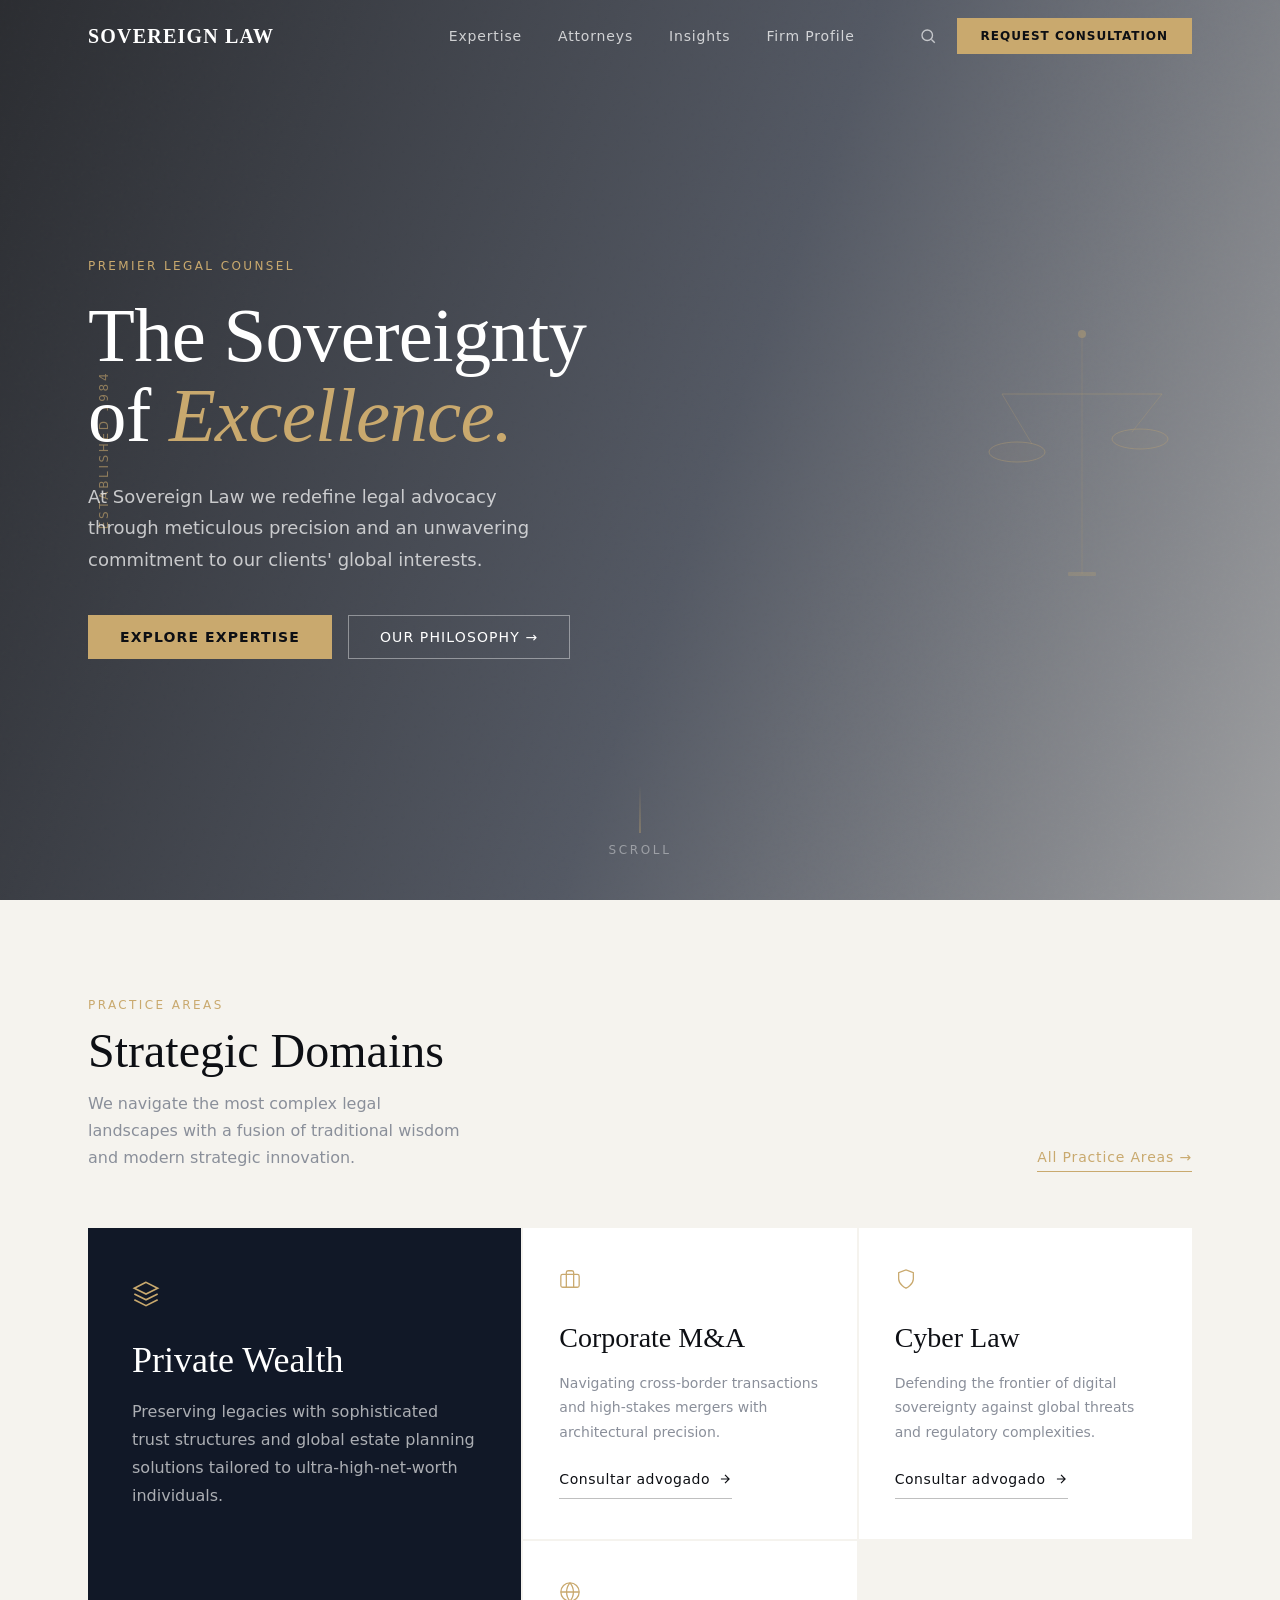
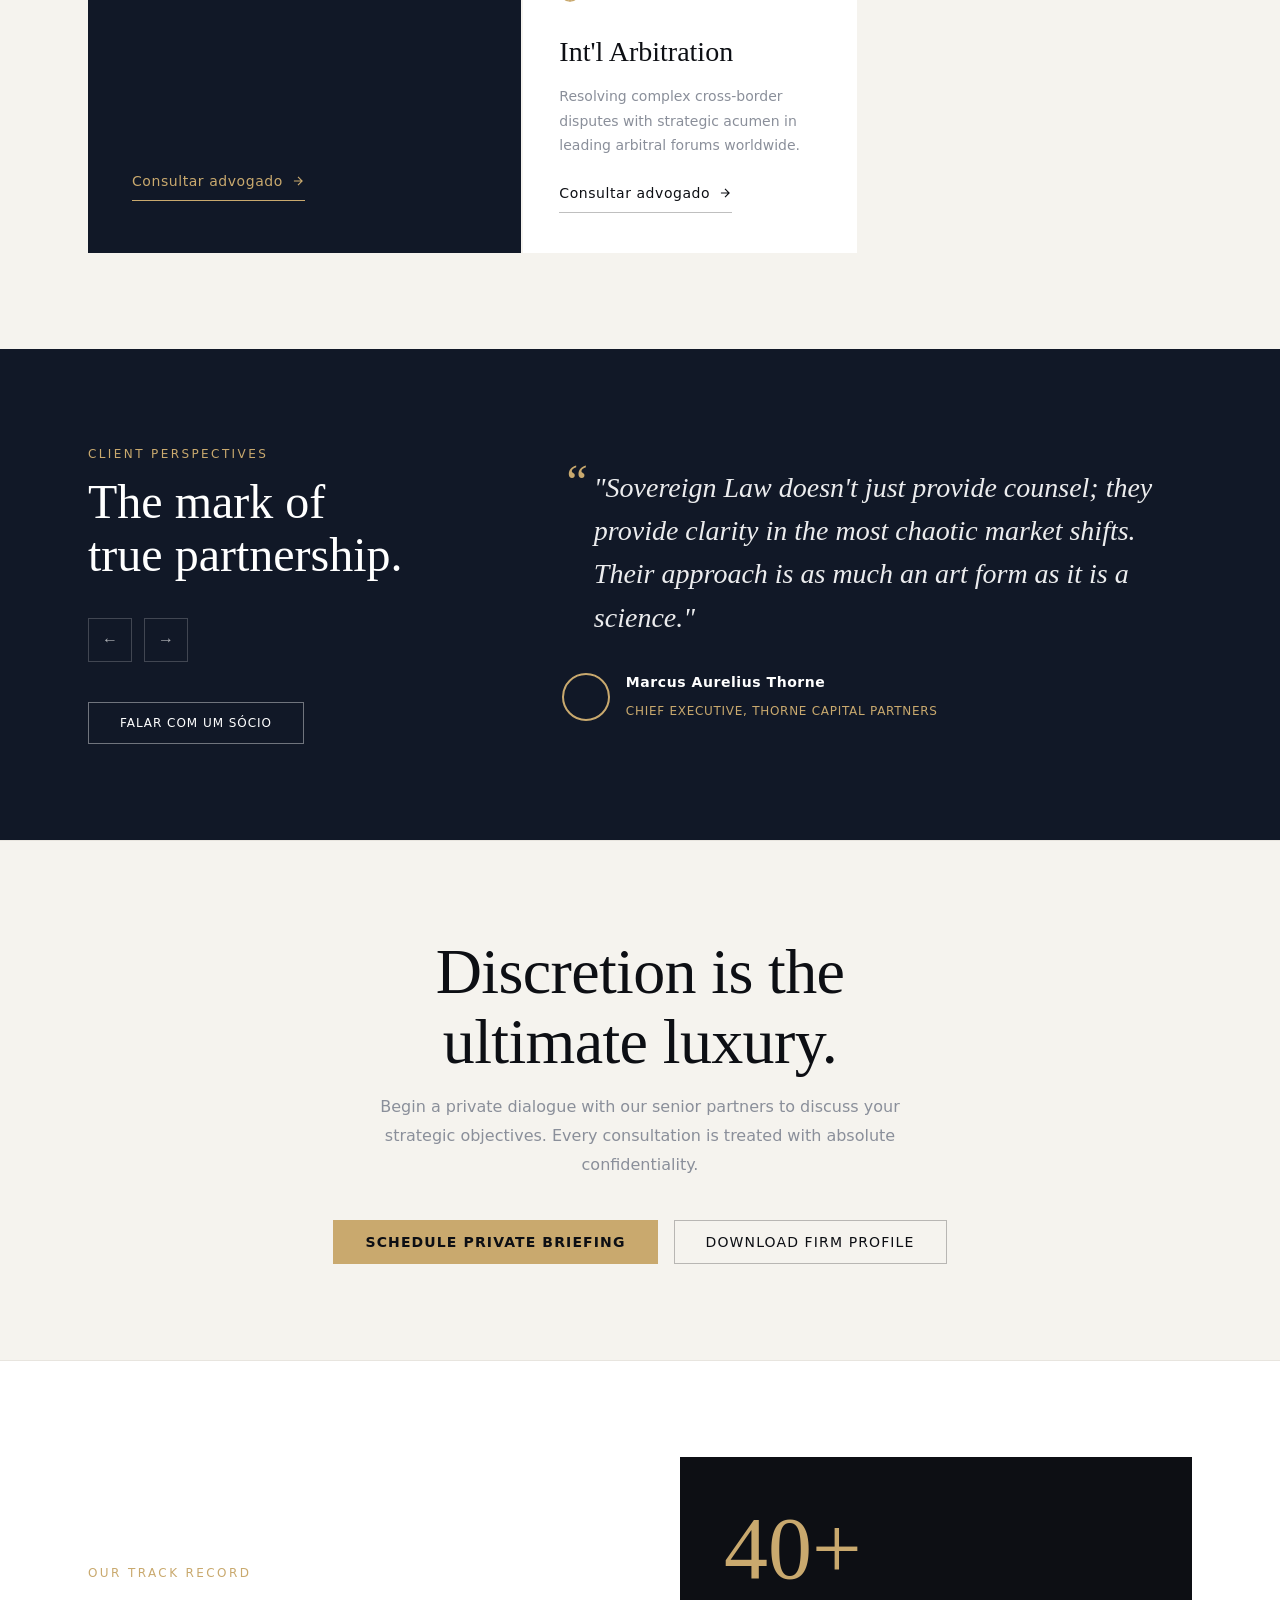
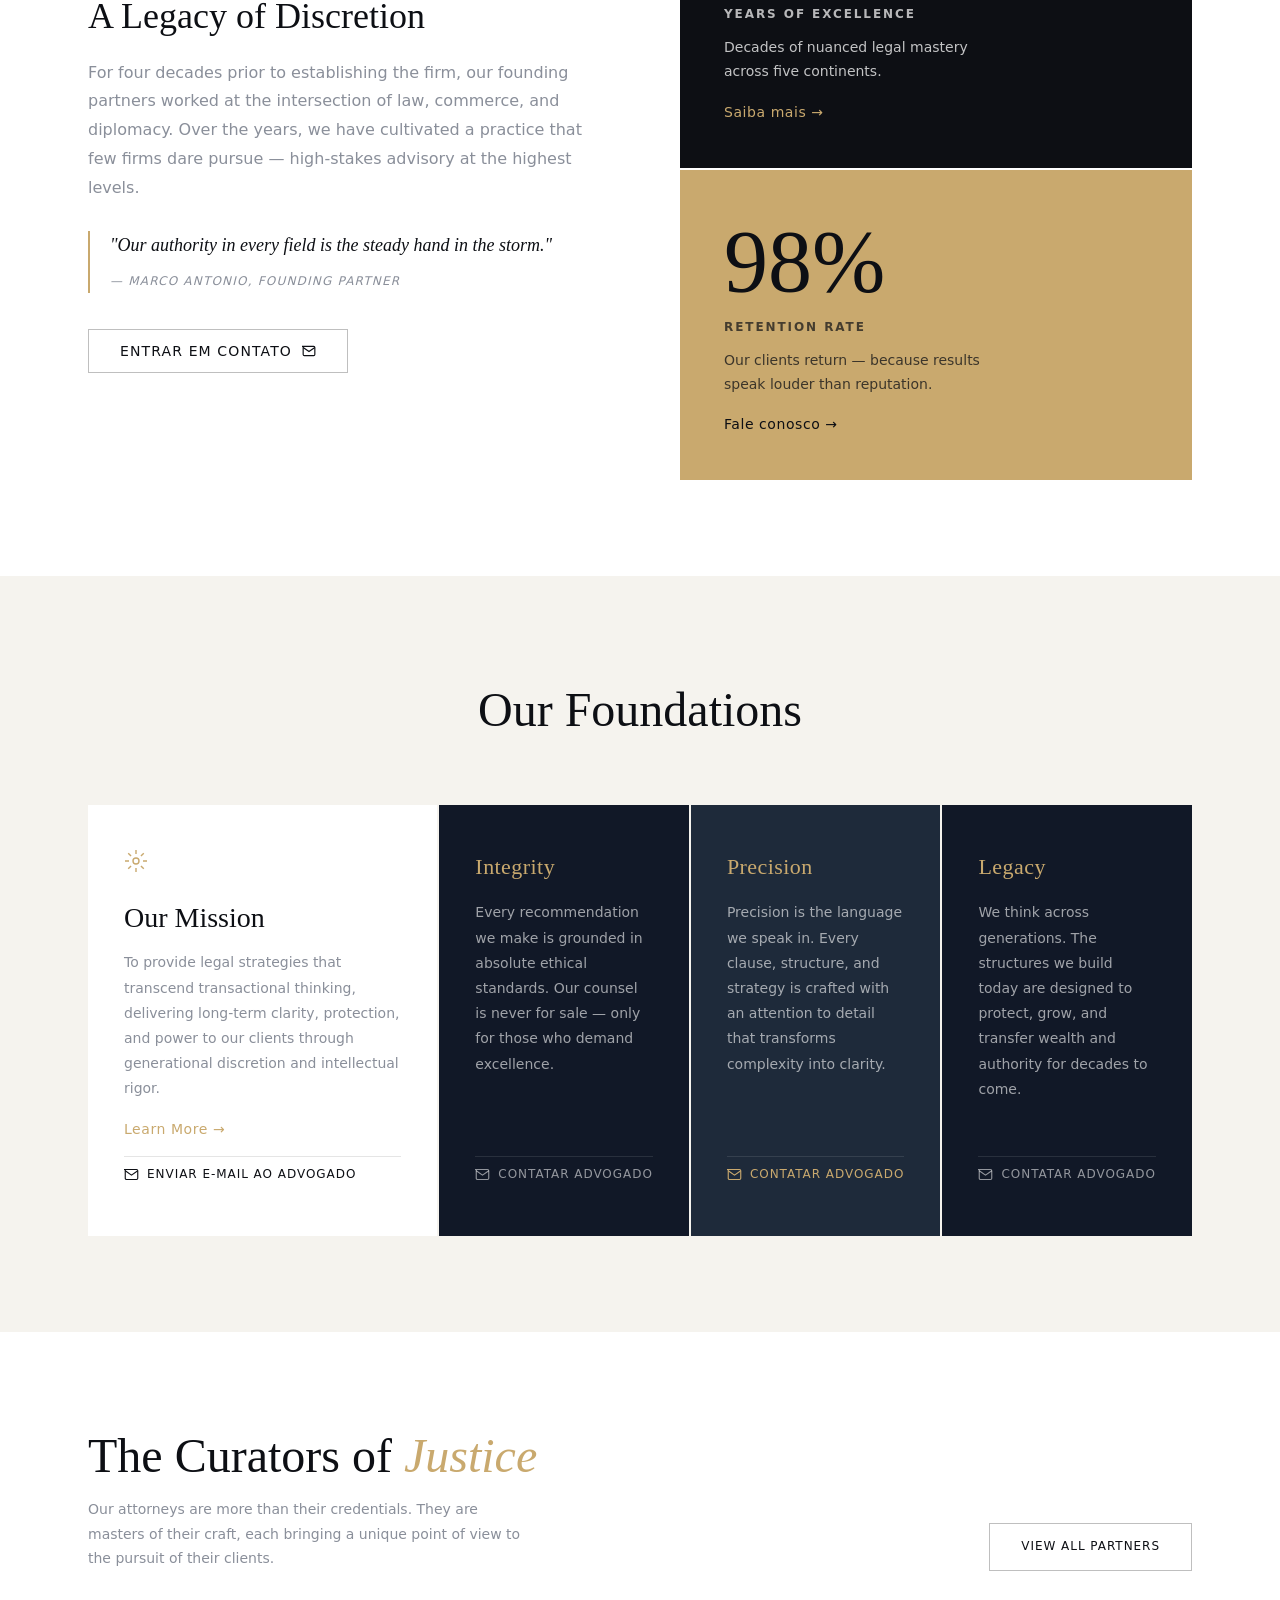
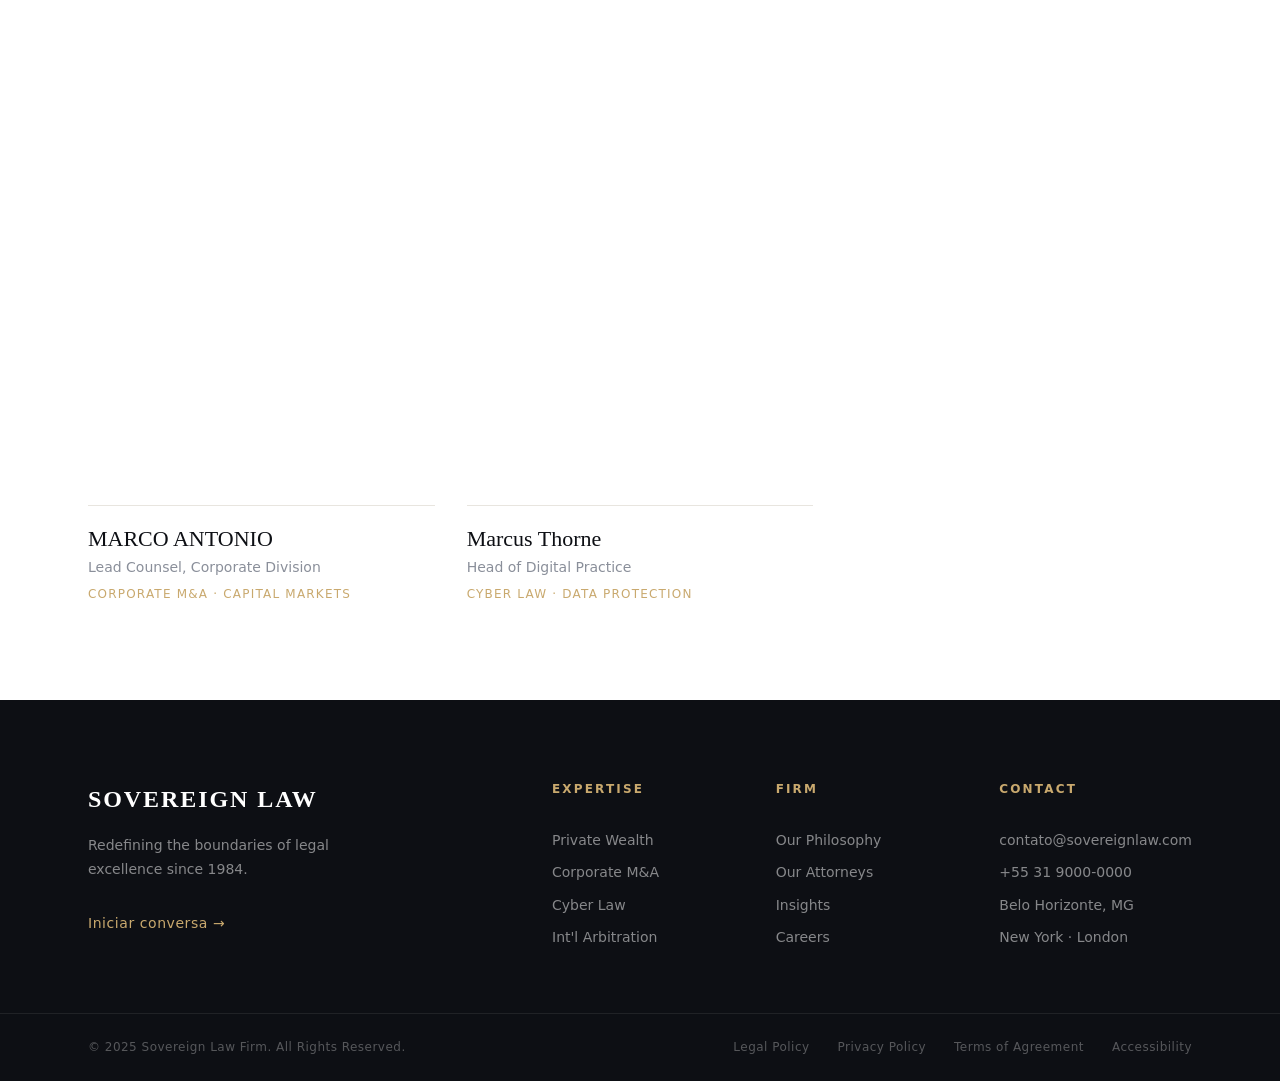
==== commit 046cb943: "CORRIGINDO ARQUIVOS" ====
--- a/index.html
+++ b/index.html
@@ -6,19 +6,8 @@
   <meta name="description" content="Sovereign Law — Premier legal counsel redefining excellence through meticulous precision and an unwavering commitment to our clients' global interests." />
   <title>Sovereign Law — The Sovereignty of Excellence</title>
 
-  <!-- Global tokens -->
+  <!-- Consolidated styles -->
   <link rel="stylesheet" href="global.css" />
-
-  <!-- Component styles -->
-  <link rel="stylesheet" href="navbar.css" />
-  <link rel="stylesheet" href="hero.css" />
-  <link rel="stylesheet" href="domains.css" />
-  <link rel="stylesheet" href="testimonial.css" />
-  <link rel="stylesheet" href="discretion.css" />
-  <link rel="stylesheet" href="legacy.css" />
-  <link rel="stylesheet" href="foundations.css" />
-  <link rel="stylesheet" href="attorneys.css" />
-  <link rel="stylesheet" href="footer.css" />
 </head>
 <body>
 
@@ -244,7 +233,7 @@
         <p class="legacy__body">For four decades prior to establishing the firm, our founding partners worked at the intersection of law, commerce, and diplomacy. Over the years, we have cultivated a practice that few firms dare pursue — high-stakes advisory at the highest levels.</p>
         <blockquote class="legacy__quote">
           <p>"Our authority in every field is the steady hand in the storm."</p>
-          <cite>— Julian Sovereign, Founding Partner</cite>
+          <cite>— MARCO ANTONIO, Founding Partner</cite>
         </blockquote>
         <button class="btn-ghost-dark legacy__email-btn" onclick="openEmailModal('Contato Geral', 'Fale com nossa equipe', 'Nossa equipe responderá em até 24 horas com total discrição.')">
           Entrar em contato
@@ -336,32 +325,18 @@
         <a href="#" class="btn-ghost-dark attorneys__all-btn">View All Partners</a>
       </div>
       <div class="attorneys__grid">
+        
         <article class="attorney-card reveal">
-          <div class="attorney-card__photo attorney-card__photo--1">
+          <div class="attorney-card__photo attorney-card__photo--2">
             <div class="attorney-card__overlay">
-              <button class="attorney-card__email-btn" onclick="openEmailModal('Julian Sovereign', 'Contatar Julian Sovereign', 'Sócio Fundador especializado em Arbitragem Internacional e Private Wealth.')">
+              <button class="attorney-card__email-btn" onclick="openEmailModal('MARCO ANTONIO', 'Contatar MARCO ANTONIO', 'Lead Counsel em Corporate M&A e Mercado de Capitais.')">
                 <svg width="16" height="16" viewBox="0 0 24 24" fill="none" stroke="currentColor" stroke-width="1.8"><path d="M4 4h16c1.1 0 2 .9 2 2v12c0 1.1-.9 2-2 2H4c-1.1 0-2-.9-2-2V6c0-1.1.9-2-2-2z"/><polyline points="22,6 12,13 2,6"/></svg>
                 Enviar e-mail
               </button>
             </div>
           </div>
           <div class="attorney-card__info">
-            <h3 class="attorney-card__name">Julian Sovereign</h3>
-            <p class="attorney-card__role">Founding Partner &amp; Chairman</p>
-            <p class="attorney-card__spec">International Arbitration · Private Wealth</p>
-          </div>
-        </article>
-        <article class="attorney-card reveal">
-          <div class="attorney-card__photo attorney-card__photo--2">
-            <div class="attorney-card__overlay">
-              <button class="attorney-card__email-btn" onclick="openEmailModal('Eleanor Vance', 'Contatar Eleanor Vance', 'Lead Counsel em Corporate M&A e Mercado de Capitais.')">
-                <svg width="16" height="16" viewBox="0 0 24 24" fill="none" stroke="currentColor" stroke-width="1.8"><path d="M4 4h16c1.1 0 2 .9 2 2v12c0 1.1-.9 2-2 2H4c-1.1 0-2-.9-2-2V6c0-1.1.9-2-2-2z"/><polyline points="22,6 12,13 2,6"/></svg>
-                Enviar e-mail
-              </button>
-            </div>
-          </div>
-          <div class="attorney-card__info">
-            <h3 class="attorney-card__name">Eleanor Vance</h3>
+            <h3 class="attorney-card__name">MARCO ANTONIO</h3>
             <p class="attorney-card__role">Lead Counsel, Corporate Division</p>
             <p class="attorney-card__spec">Corporate M&amp;A · Capital Markets</p>
           </div>
--- a/global.css
+++ b/global.css
@@ -279,3 +279,581 @@
   .container { padding: 0 24px; }
   :root { --section-v: 64px; }
 }
+
+/* ================================================================== */
+/* Component styles merged: attorneys, hero, domains, discretion, legacy */
+/* navbar, footer, foundations, testimonial (consolidado em global.css) */
+/* ================================================================== */
+
+/* ==========================================
+   COMPONENT: Attorneys
+   Merged from attorneys.css
+   ========================================== */
+
+.attorneys {
+  padding: var(--section-v) 0;
+  background: var(--white);
+}
+
+.attorneys__header {
+  display: flex;
+  align-items: flex-end;
+  justify-content: space-between;
+  gap: 32px;
+  margin-bottom: 56px;
+}
+
+.attorneys__title {
+  font-family: var(--font-display);
+  font-size: clamp(var(--text-3xl), 4vw, var(--text-4xl));
+  font-weight: 300;
+  color: var(--ink);
+  line-height: 1.15;
+}
+
+.attorneys__title em {
+  font-style: italic;
+  color: var(--gold);
+}
+
+.attorneys__sub {
+  font-size: var(--text-sm);
+  color: var(--mist);
+  max-width: 440px;
+  line-height: 1.75;
+  margin-top: 14px;
+}
+
+.attorneys__all-btn {
+  white-space: nowrap;
+  font-size: var(--text-xs);
+}
+
+.attorneys__grid {
+  display: grid;
+  grid-template-columns: repeat(3, 1fr);
+  gap: var(--gap);
+}
+
+.attorney-card {
+  display: flex;
+  flex-direction: column;
+  gap: 0;
+}
+
+.attorney-card__photo {
+  position: relative;
+  aspect-ratio: 3/4;
+  overflow: hidden;
+  background: var(--slate);
+}
+
+.attorney-card__photo--1 {
+  background: url('https://images.unsplash.com/photo-1507003211169-0a1dd7228f2d?w=600&q=80')
+    center top / cover no-repeat;
+  filter: grayscale(30%);
+}
+
+.attorney-card__photo--2 {
+  background: url('https://images.unsplash.com/photo-1573496359142-b8d87734a5a2?w=600&q=80')
+    center top / cover no-repeat;
+  filter: grayscale(30%);
+}
+
+.attorney-card__photo--3 {
+  background: url('https://images.unsplash.com/photo-1560250097-0b93528c311a?w=600&q=80')
+    center top / cover no-repeat;
+  filter: grayscale(30%);
+}
+
+.attorney-card__overlay {
+  position: absolute;
+  inset: 0;
+  background: linear-gradient(to top, rgba(13,15,20,0.85) 0%, transparent 55%);
+  display: flex;
+  align-items: flex-end;
+  padding: 28px 24px;
+  opacity: 0;
+  transition: opacity var(--dur-base) var(--ease-elegant);
+}
+
+.attorney-card:hover .attorney-card__overlay { opacity: 1; }
+
+.attorney-card__email-btn {
+  display: inline-flex;
+  align-items: center;
+  gap: 8px;
+  padding: 10px 20px;
+  background: var(--gold);
+  color: var(--ink);
+  border: none;
+  font-family: var(--font-body);
+  font-size: var(--text-xs);
+  font-weight: 600;
+  letter-spacing: 0.06em;
+  text-transform: uppercase;
+  cursor: pointer;
+  transition: background var(--dur-base);
+}
+
+.attorney-card__email-btn:hover { background: var(--gold-light); }
+
+.attorney-card__info {
+  padding: 20px 0 0;
+  border-top: 1px solid var(--ash);
+  margin-top: 16px;
+}
+
+.attorney-card__name {
+  font-family: var(--font-display);
+  font-size: var(--text-xl);
+  font-weight: 400;
+  color: var(--ink);
+  line-height: 1.2;
+  margin-bottom: 4px;
+}
+
+.attorney-card__role {
+  font-size: var(--text-sm);
+  color: var(--mist);
+  margin-bottom: 6px;
+}
+
+.attorney-card__spec {
+  font-size: var(--text-xs);
+  font-weight: 500;
+  letter-spacing: 0.1em;
+  text-transform: uppercase;
+  color: var(--gold);
+}
+
+@media (max-width: 900px) {
+  .attorneys__header { flex-direction: column; align-items: flex-start; }
+  .attorneys__grid   { grid-template-columns: 1fr 1fr; }
+}
+
+@media (max-width: 560px) {
+  .attorneys__grid { grid-template-columns: 1fr; }
+}
+
+/* ==========================================
+   COMPONENT: Hero
+   Merged from hero.css
+   ========================================== */
+
+.hero {
+  position: relative;
+  min-height: 100vh;
+  display: flex;
+  align-items: center;
+  overflow: hidden;
+  color: var(--white);
+}
+
+.hero__bg { position: absolute; inset: 0; }
+
+.hero__bg-image {
+  position: absolute;
+  inset: 0;
+  background:
+    url('https://images.unsplash.com/photo-1589829545856-d10d557cf95f?w=1600&q=80')
+    center / cover no-repeat;
+  transform: scale(1.04);
+  animation: heroZoom 18s ease-in-out infinite alternate;
+}
+
+@keyframes heroZoom {
+  from { transform: scale(1.04); }
+  to   { transform: scale(1.10); }
+}
+
+.hero__bg-overlay {
+  position: absolute;
+  inset: 0;
+  background: linear-gradient(
+    110deg,
+    rgba(13,15,20,0.88) 0%,
+    rgba(17,24,39,0.72) 55%,
+    rgba(13,15,20,0.40) 100%
+  );
+}
+
+.hero__bg-grain {
+  position: absolute;
+  inset: 0;
+  background-image: url("data:image/svg+xml,%3Csvg viewBox='0 0 256 256' xmlns='http://www.w3.org/2000/svg'%3E%3Cfilter id='n'%3E%3CfeTurbulence type='fractalNoise' baseFrequency='0.9' numOctaves='4' stitchTiles='stitch'/%3E%3C/filter%3E%3Crect width='100%25' height='100%25' filter='url(%23n)' opacity='0.04'/%3E%3C/svg%3E");
+  opacity: 0.35;
+}
+
+.hero__side-label {
+  position: absolute;
+  left: 24px;
+  top: 50%;
+  transform: translateY(-50%) rotate(-90deg);
+  transform-origin: center;
+}
+
+.hero__side-label span {
+  font-size: var(--text-xs);
+  letter-spacing: 0.22em;
+  text-transform: uppercase;
+  color: rgba(201,169,110,0.6);
+  white-space: nowrap;
+}
+
+.hero__content {
+  position: relative;
+  z-index: 2;
+  display: flex;
+  align-items: center;
+  justify-content: space-between;
+  gap: 64px;
+  padding-top: 96px;
+  padding-bottom: 80px;
+  width: 100%;
+}
+
+.hero__text { max-width: 600px; }
+
+.hero__eyebrow { margin-bottom: 20px; }
+
+.hero__headline {
+  font-family: var(--font-display);
+  font-size: clamp(3rem, 6vw, 5.5rem);
+  font-weight: 300;
+  line-height: 1.05;
+  letter-spacing: -0.01em;
+  color: var(--white);
+  margin-bottom: 24px;
+}
+
+.hero__headline em { font-style: italic; color: var(--gold); }
+
+.hero__body {
+  font-size: var(--text-lg);
+  font-weight: 300;
+  color: rgba(255,255,255,0.72);
+  line-height: 1.75;
+  max-width: 460px;
+  margin-bottom: 40px;
+}
+
+.hero__actions { display: flex; gap: 16px; flex-wrap: wrap; }
+
+.hero__visual { flex-shrink: 0; opacity: 0.55; animation: scalesFloat 6s ease-in-out infinite alternate; }
+
+.hero__scales { width: 220px; }
+
+@keyframes scalesFloat { from { transform: translateY(0); } to { transform: translateY(-16px); } }
+
+.hero__scroll { position: absolute; bottom: 40px; left: 50%; transform: translateX(-50%); display: flex; flex-direction: column; align-items: center; gap: 8px; z-index: 2; }
+
+.hero__scroll-line { display: block; width: 1px; height: 48px; background: linear-gradient(to bottom, transparent, rgba(201,169,110,0.7)); animation: scrollPulse 2s ease-in-out infinite; }
+
+@keyframes scrollPulse { 0%, 100% { opacity: 0.4; transform: scaleY(1); } 50% { opacity: 1; transform: scaleY(1.2); } }
+
+.hero__scroll-text { font-size: var(--text-xs); letter-spacing: 0.22em; text-transform: uppercase; color: rgba(255,255,255,0.4); }
+
+@media (max-width: 900px) {
+  .hero__visual   { display: none; }
+  .hero__content  { justify-content: center; }
+  .hero__side-label { display: none; }
+}
+
+/* ==========================================
+   COMPONENT: Domains
+   Merged from domains.css
+   ========================================== */
+
+.domains {
+  padding: var(--section-v) 0;
+  background: var(--bone);
+}
+
+.domains__header { display: flex; align-items: flex-end; justify-content: space-between; gap: 32px; margin-bottom: 56px; }
+
+.domains__title { font-family: var(--font-display); font-size: var(--text-4xl); font-weight: 300; color: var(--ink); line-height: 1.1; margin-top: 10px; }
+
+.domains__sub { font-size: var(--text-base); color: var(--mist); max-width: 380px; line-height: 1.7; margin-top: 12px; }
+
+.domains__all-link { font-size: var(--text-sm); font-weight: 500; letter-spacing: 0.06em; color: var(--gold); white-space: nowrap; border-bottom: 1px solid var(--gold); padding-bottom: 2px; transition: color var(--dur-base), border-color var(--dur-base); }
+
+.domains__all-link:hover { color: var(--ink); border-color: var(--ink); }
+
+.domains__grid { display: grid; grid-template-columns: 1.3fr 1fr 1fr; grid-template-rows: auto auto; gap: 2px; }
+
+.domain-card { background: var(--white); padding: 40px 36px; display: flex; flex-direction: column; gap: 16px; transition: box-shadow var(--dur-base); }
+
+.domain-card:hover { box-shadow: 0 8px 40px rgba(0,0,0,0.08); z-index: 1; }
+
+.domain-card--featured { grid-row: 1 / 3; background: var(--navy); color: var(--white); padding: 52px 44px; }
+
+.domain-card__icon { color: var(--gold); margin-bottom: 8px; }
+
+.domain-card__title { font-family: var(--font-display); font-size: var(--text-2xl); font-weight: 400; line-height: 1.2; color: inherit; }
+
+.domain-card--featured .domain-card__title { font-size: var(--text-3xl); }
+
+.domain-card__desc { font-size: var(--text-sm); line-height: 1.75; color: var(--mist); flex: 1; }
+
+.domain-card--featured .domain-card__desc { color: rgba(255,255,255,0.65); font-size: var(--text-base); }
+
+.domain-card__btn { display: inline-flex; align-items: center; gap: 8px; margin-top: auto; padding: 11px 0; background: transparent; border: none; border-bottom: 1px solid var(--gold); color: var(--gold); font-family: var(--font-body); font-size: var(--text-sm); font-weight: 500; letter-spacing: 0.04em; cursor: pointer; transition: color var(--dur-base), border-color var(--dur-base), gap var(--dur-base); align-self: flex-start; }
+
+.domain-card__btn:hover { color: var(--gold-light); border-color: var(--gold-light); gap: 14px; }
+
+.domain-card__btn--dark { color: var(--ink); border-bottom-color: rgba(0,0,0,0.25); }
+
+.domain-card__btn--dark:hover { color: var(--gold); border-color: var(--gold); }
+
+@media (max-width: 900px) {
+  .domains__header { flex-direction: column; align-items: flex-start; }
+  .domains__grid   { grid-template-columns: 1fr; grid-template-rows: unset; }
+  .domain-card--featured { grid-row: unset; }
+}
+
+/* ==========================================
+   COMPONENT: Discretion CTA
+   Merged from discretion.css
+   ========================================== */
+
+.discretion { background: var(--bone); padding: var(--section-v) 0; border-top: 1px solid var(--ash); border-bottom: 1px solid var(--ash); }
+
+.discretion__inner { display: flex; flex-direction: column; align-items: center; text-align: center; gap: 40px; }
+
+.discretion__headline { font-family: var(--font-display); font-size: clamp(var(--text-3xl), 5vw, var(--text-5xl)); font-weight: 300; line-height: 1.1; color: var(--ink); letter-spacing: -0.01em; }
+
+.discretion__sub { font-size: var(--text-base); color: var(--mist); line-height: 1.8; max-width: 560px; margin-top: 16px; }
+
+.discretion__actions { display: flex; gap: 16px; flex-wrap: wrap; justify-content: center; }
+
+/* ==========================================
+   COMPONENT: Legacy & Stats
+   Merged from legacy.css
+   ========================================== */
+
+.legacy { padding: var(--section-v) 0; background: var(--white); }
+
+.legacy__inner { display: grid; grid-template-columns: 1fr 1fr; gap: 80px; align-items: center; }
+
+.legacy__title { font-family: var(--font-display); font-size: var(--text-3xl); font-weight: 300; color: var(--ink); line-height: 1.2; margin-top: 12px; margin-bottom: 20px; }
+
+.legacy__body { font-size: var(--text-base); color: var(--mist); line-height: 1.8; margin-bottom: 28px; }
+
+.legacy__quote { border-left: 2px solid var(--gold); padding-left: 20px; margin-bottom: 36px; }
+
+.legacy__quote p { font-family: var(--font-display); font-size: var(--text-lg); font-style: italic; color: var(--ink); line-height: 1.6; margin-bottom: 8px; }
+
+.legacy__quote cite { font-size: var(--text-xs); letter-spacing: 0.1em; text-transform: uppercase; color: var(--mist); }
+
+.legacy__email-btn { display: inline-flex; align-items: center; gap: 10px; }
+
+.legacy__stats { display: flex; flex-direction: column; gap: 2px; }
+
+.legacy__stat-card { padding: 48px 44px; display: flex; flex-direction: column; gap: 12px; }
+
+.legacy__stat-card--dark { background: var(--ink); color: var(--white); }
+
+.legacy__stat-card--gold { background: var(--gold); color: var(--ink); }
+
+.legacy__stat-number { font-family: var(--font-display); font-size: var(--text-6xl); font-weight: 300; line-height: 1; color: inherit; }
+
+.legacy__stat-card--dark .legacy__stat-number { color: var(--gold); }
+
+.legacy__stat-label { font-size: var(--text-xs); font-weight: 600; letter-spacing: 0.16em; text-transform: uppercase; color: inherit; opacity: 0.7; }
+
+.legacy__stat-desc { font-size: var(--text-sm); line-height: 1.7; color: inherit; opacity: 0.75; max-width: 280px; }
+
+.legacy__stat-btn { background: transparent; border: none; padding: 0; margin-top: 8px; cursor: pointer; font-family: var(--font-body); font-size: var(--text-sm); font-weight: 500; letter-spacing: 0.04em; color: var(--gold); text-align: left; transition: color var(--dur-base), letter-spacing var(--dur-base); }
+
+.legacy__stat-btn:hover { letter-spacing: 0.08em; }
+
+.legacy__stat-btn--dark { color: var(--ink); }
+
+@media (max-width: 900px) { .legacy__inner { grid-template-columns: 1fr; gap: 48px; } }
+
+/* ==========================================
+   COMPONENT: Navbar
+   Merged from navbar.css
+   ========================================== */
+
+.navbar { position: fixed; top: 0; left: 0; right: 0; z-index: 1000; padding: 0; background: transparent; transition: background 400ms var(--ease-elegant), box-shadow 400ms var(--ease-elegant); }
+
+.navbar.scrolled { background: rgba(13, 15, 20, 0.96); box-shadow: 0 1px 0 rgba(201, 169, 110, 0.15); backdrop-filter: blur(12px); }
+
+.navbar__inner { display: flex; align-items: center; height: 72px; gap: 40px; }
+
+.navbar__brand { flex-shrink: 0; }
+
+.navbar__brand-name { font-family: var(--font-display); font-size: 1.25rem; font-weight: 600; letter-spacing: 0.06em; color: var(--white); text-transform: uppercase; }
+
+.navbar__links { display: flex; gap: 36px; margin-left: auto; }
+
+.navbar__link { font-size: var(--text-sm); font-weight: 400; letter-spacing: 0.06em; color: rgba(255,255,255,0.75); transition: color var(--dur-base); position: relative; }
+
+.navbar__link::after { content: ''; position: absolute; bottom: -4px; left: 0; width: 0; height: 1px; background: var(--gold); transition: width var(--dur-base) var(--ease-elegant); }
+
+.navbar__link:hover { color: var(--white); }
+
+.navbar__link:hover::after { width: 100%; }
+
+.navbar__actions { display: flex; align-items: center; gap: 20px; margin-left: 24px; }
+
+.navbar__search { background: none; border: none; cursor: pointer; color: rgba(255,255,255,0.65); display: flex; align-items: center; transition: color var(--dur-base); }
+
+.navbar__search:hover { color: var(--gold); }
+
+.navbar__cta { white-space: nowrap; font-size: 0.75rem; padding: 11px 24px; }
+
+.navbar__hamburger { display: none; flex-direction: column; gap: 5px; background: none; border: none; cursor: pointer; padding: 4px; margin-left: auto; }
+
+.navbar__hamburger span { display: block; width: 24px; height: 1.5px; background: var(--white); transition: transform var(--dur-base); }
+
+@media (max-width: 900px) { .navbar__links, .navbar__actions { display: none; } .navbar__hamburger { display: flex; } }
+
+/* ==========================================
+   COMPONENT: Footer
+   Merged from footer.css
+   ========================================== */
+
+.footer { background: var(--ink); color: var(--white); }
+
+.footer__inner { display: grid; grid-template-columns: 1.2fr 2fr; gap: 80px; padding-top: 80px; padding-bottom: 64px; }
+
+.footer__brand-name { display: block; font-family: var(--font-display); font-size: 1.5rem; font-weight: 600; letter-spacing: 0.08em; text-transform: uppercase; color: var(--white); margin-bottom: 16px; }
+
+.footer__tagline { font-size: var(--text-sm); color: rgba(255,255,255,0.5); line-height: 1.7; max-width: 260px; margin-bottom: 28px; }
+
+.footer__cta { background: transparent; border: none; padding: 0; font-family: var(--font-body); font-size: var(--text-sm); font-weight: 500; color: var(--gold); cursor: pointer; letter-spacing: 0.04em; transition: letter-spacing var(--dur-base), color var(--dur-base); }
+
+.footer__cta:hover { color: var(--gold-light); letter-spacing: 0.08em; }
+
+.footer__nav { display: grid; grid-template-columns: repeat(3, 1fr); gap: 40px; }
+
+.footer__nav-heading { font-size: var(--text-xs); font-weight: 600; letter-spacing: 0.18em; text-transform: uppercase; color: var(--gold); margin-bottom: 20px; }
+
+.footer__nav-col { display: flex; flex-direction: column; gap: 10px; }
+
+.footer__nav-col a { font-size: var(--text-sm); color: rgba(255,255,255,0.5); transition: color var(--dur-base); }
+
+.footer__nav-col a:hover { color: var(--white); }
+
+.footer__bottom { border-top: 1px solid rgba(255,255,255,0.08); }
+
+.footer__bottom-inner { display: flex; align-items: center; justify-content: space-between; padding-top: 24px; padding-bottom: 24px; gap: 24px; }
+
+.footer__bottom span { font-size: var(--text-xs); color: rgba(255,255,255,0.3); letter-spacing: 0.04em; }
+
+.footer__legal { display: flex; gap: 28px; }
+
+.footer__legal a { font-size: var(--text-xs); color: rgba(255,255,255,0.3); letter-spacing: 0.04em; transition: color var(--dur-base); }
+
+.footer__legal a:hover { color: var(--gold); }
+
+@media (max-width: 900px) {
+  .footer__inner { grid-template-columns: 1fr; gap: 48px; }
+  .footer__nav   { grid-template-columns: 1fr 1fr; }
+  .footer__bottom-inner { flex-direction: column; align-items: flex-start; }
+  .footer__legal { flex-wrap: wrap; gap: 16px; }
+}
+
+@media (max-width: 480px) { .footer__nav { grid-template-columns: 1fr; } }
+
+/* ==========================================
+   COMPONENT: Foundations
+   Merged from foundations.css
+   ========================================== */
+
+.foundations { padding: var(--section-v) 0; background: var(--bone); }
+
+.foundations__header { text-align: center; margin-bottom: 56px; }
+
+.foundations__title { font-family: var(--font-display); font-size: var(--text-4xl); font-weight: 300; color: var(--ink); }
+
+.foundations__grid { display: grid; grid-template-columns: 1.4fr 1fr 1fr 1fr; gap: 2px; }
+
+.foundation-card { padding: 44px 36px; display: flex; flex-direction: column; gap: 16px; }
+
+.foundation-card--mission { background: var(--white); }
+
+.foundation-card__icon { color: var(--gold); margin-bottom: 4px; }
+
+.foundation-card__title { font-family: var(--font-display); font-size: var(--text-2xl); font-weight: 400; color: var(--ink); line-height: 1.2; }
+
+.foundation-card__body { font-size: var(--text-sm); color: var(--mist); line-height: 1.8; flex: 1; }
+
+.foundation-card__link { font-size: var(--text-sm); font-weight: 500; color: var(--gold); letter-spacing: 0.04em; transition: letter-spacing var(--dur-base); }
+
+.foundation-card__link:hover { letter-spacing: 0.08em; }
+
+.foundation-card--value { background: var(--navy); color: var(--white); }
+
+.foundation-card--value-active { background: var(--slate); }
+
+.foundation-card__value-name { font-family: var(--font-display); font-size: var(--text-xl); font-weight: 400; color: var(--gold); letter-spacing: 0.02em; }
+
+.foundation-card--value .foundation-card__body { color: rgba(255,255,255,0.6); }
+
+.foundation-card__email { display: inline-flex; align-items: center; gap: 8px; padding: 10px 0; background: transparent; border: none; border-top: 1px solid rgba(0,0,0,0.1); color: var(--ink); font-family: var(--font-body); font-size: var(--text-xs); font-weight: 500; letter-spacing: 0.08em; text-transform: uppercase; cursor: pointer; margin-top: auto; transition: color var(--dur-base); align-self: flex-start; width: 100%; }
+
+.foundation-card__email:hover { color: var(--gold); }
+
+.foundation-card__email--light { color: rgba(255,255,255,0.55); border-top-color: rgba(255,255,255,0.1); }
+
+.foundation-card__email--light:hover { color: var(--white); }
+
+.foundation-card__email--gold { color: var(--gold); border-top-color: rgba(255,255,255,0.1); }
+
+.foundation-card__email--gold:hover { color: var(--gold-light); }
+
+@media (max-width: 1100px) { .foundations__grid { grid-template-columns: 1fr 1fr; } }
+
+@media (max-width: 768px) { .foundations__grid { grid-template-columns: 1fr; } }
+
+/* ==========================================
+   COMPONENT: Testimonial
+   Merged from testimonial.css
+   ========================================== */
+
+.testimonial { background: var(--navy); padding: var(--section-v) 0; color: var(--white); }
+
+.testimonial__inner { display: grid; grid-template-columns: 1fr 1.6fr; grid-template-rows: auto auto; gap: 0 80px; align-items: center; }
+
+.testimonial__label { grid-column: 1; grid-row: 1; }
+
+.testimonial__headline { font-family: var(--font-display); font-size: var(--text-4xl); font-weight: 300; line-height: 1.1; color: var(--white); margin-top: 12px; margin-bottom: 36px; }
+
+.testimonial__nav { display: flex; gap: 12px; }
+
+.testimonial__arrow { width: 44px; height: 44px; border: 1px solid rgba(255,255,255,0.2); background: transparent; color: rgba(255,255,255,0.65); font-size: 1rem; cursor: pointer; transition: border-color var(--dur-base), color var(--dur-base), background var(--dur-base); display: flex; align-items: center; justify-content: center; }
+
+.testimonial__arrow:hover { border-color: var(--gold); color: var(--gold); }
+
+.testimonial__quotes { grid-column: 2; grid-row: 1 / 3; position: relative; min-height: 220px; }
+
+.testimonial__quote { display: none; flex-direction: column; gap: 32px; animation: fadeQuote 400ms var(--ease-elegant); }
+
+.testimonial__quote.active { display: flex; }
+
+@keyframes fadeQuote { from { opacity: 0; transform: translateX(20px); } to { opacity: 1; transform: translateX(0); } }
+
+.testimonial__text { font-family: var(--font-display); font-size: var(--text-2xl); font-weight: 300; font-style: italic; line-height: 1.55; color: rgba(255,255,255,0.92); position: relative; padding-left: 32px; }
+
+.testimonial__text::before { content: '\201C'; position: absolute; left: 0; top: -8px; font-size: 3rem; color: var(--gold); line-height: 1; font-family: var(--font-display); }
+
+.testimonial__author { display: flex; align-items: center; gap: 16px; }
+
+.testimonial__avatar { width: 48px; height: 48px; border-radius: 50%; background: var(--slate); flex-shrink: 0; border: 2px solid var(--gold); background: url('https://randomuser.me/api/portraits/men/32.jpg') center/cover; }
+
+.testimonial__avatar--2 { background: url('https://randomuser.me/api/portraits/women/44.jpg') center/cover; }
+
+.testimonial__name { display: block; font-size: var(--text-sm); font-weight: 600; letter-spacing: 0.04em; color: var(--white); margin-bottom: 4px; }
+
+.testimonial__role { font-size: var(--text-xs); letter-spacing: 0.06em; color: var(--gold); text-transform: uppercase; }
+
+.testimonial__cta { grid-column: 1; grid-row: 2; margin-top: 40px; }
+
+.testimonial__email-btn { font-size: var(--text-xs); }
+
+@media (max-width: 900px) { .testimonial__inner { grid-template-columns: 1fr; gap: 40px; } .testimonial__quotes { grid-column: 1; grid-row: 2; } .testimonial__cta    { grid-row: 3; margin-top: 0; } }
+
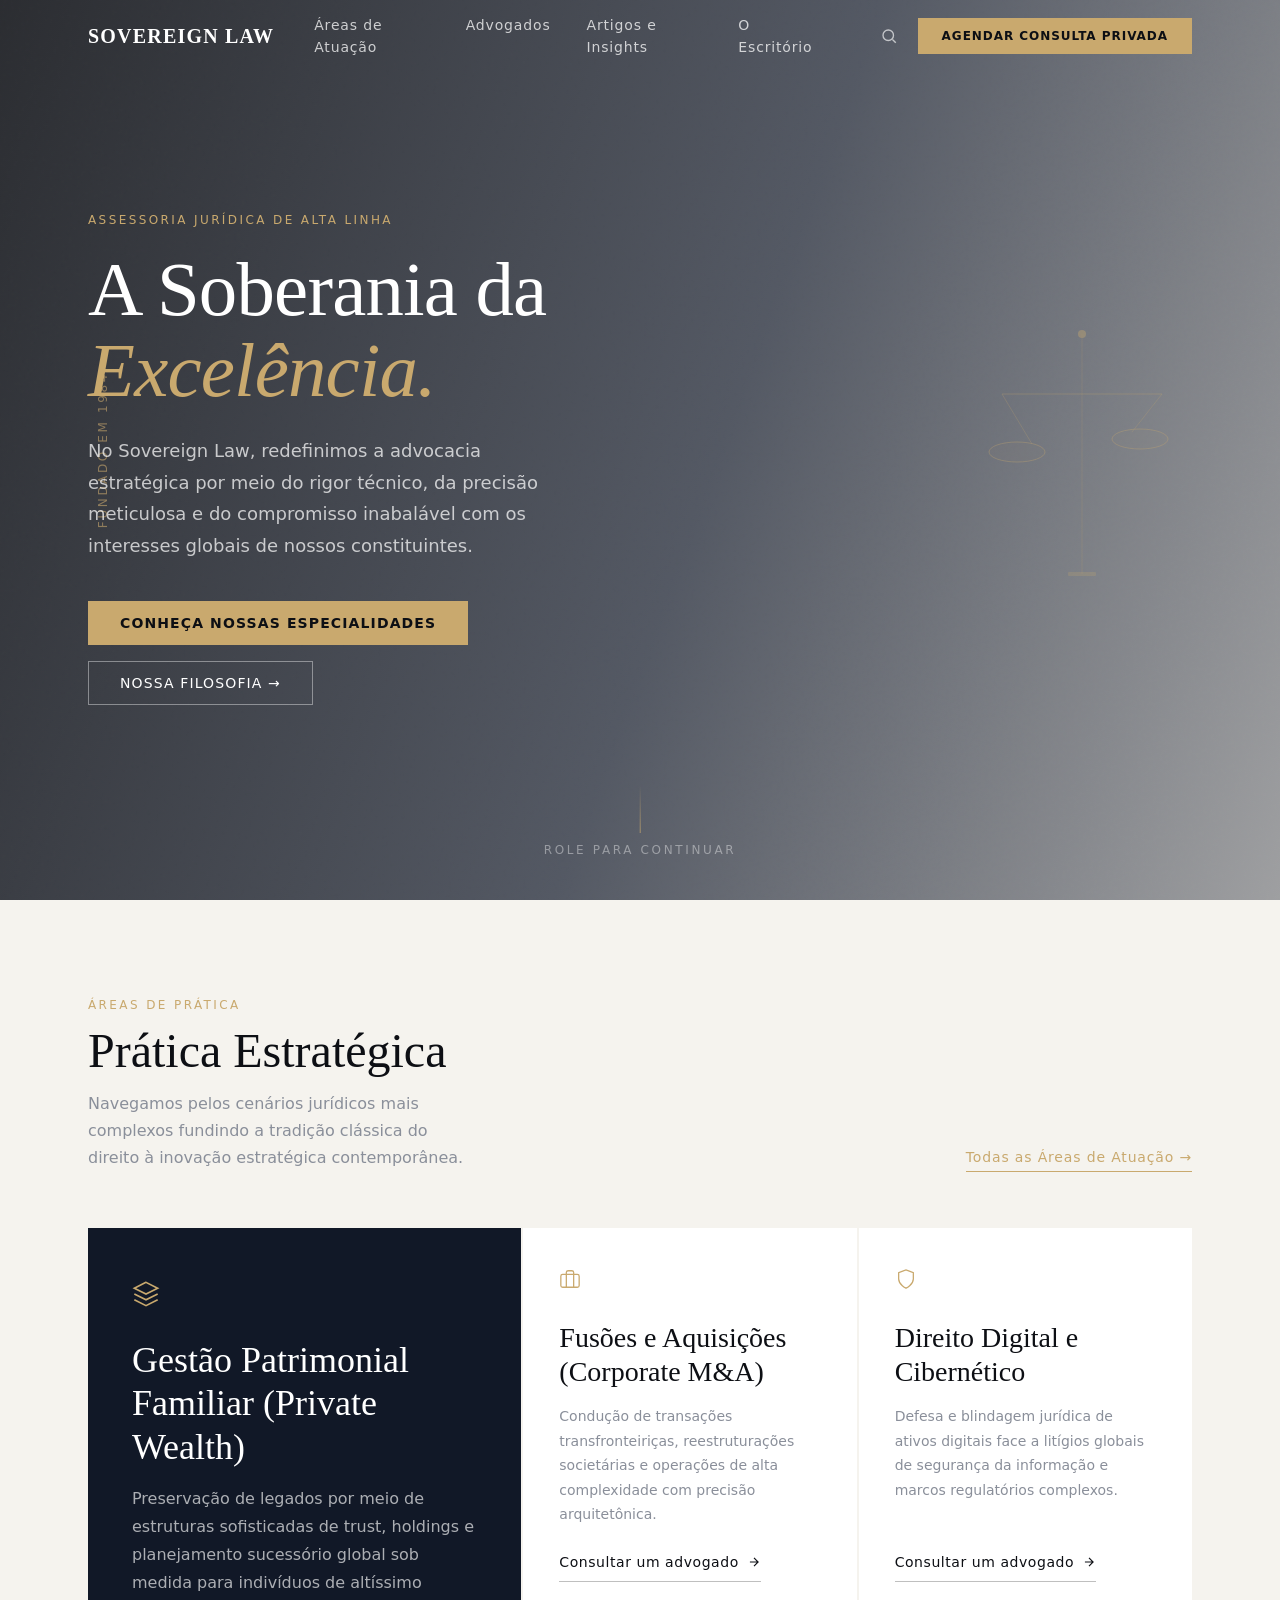
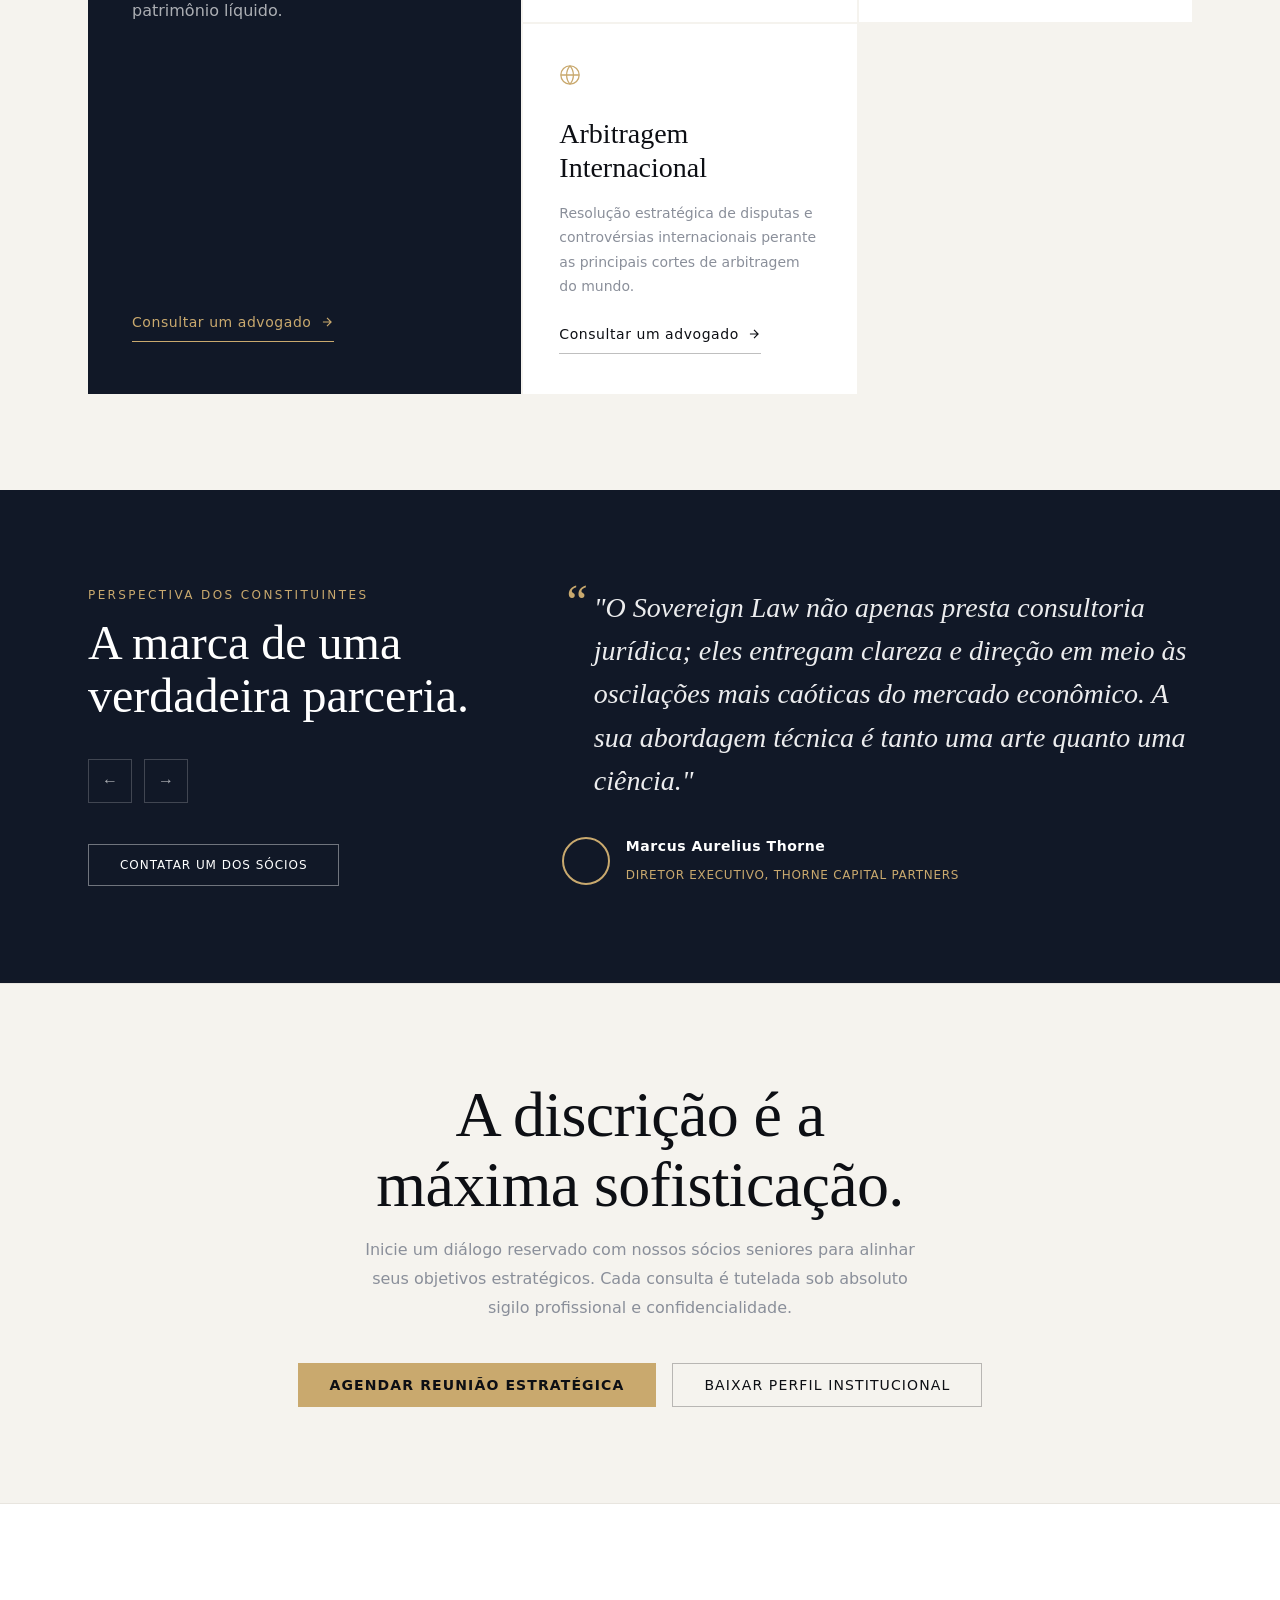
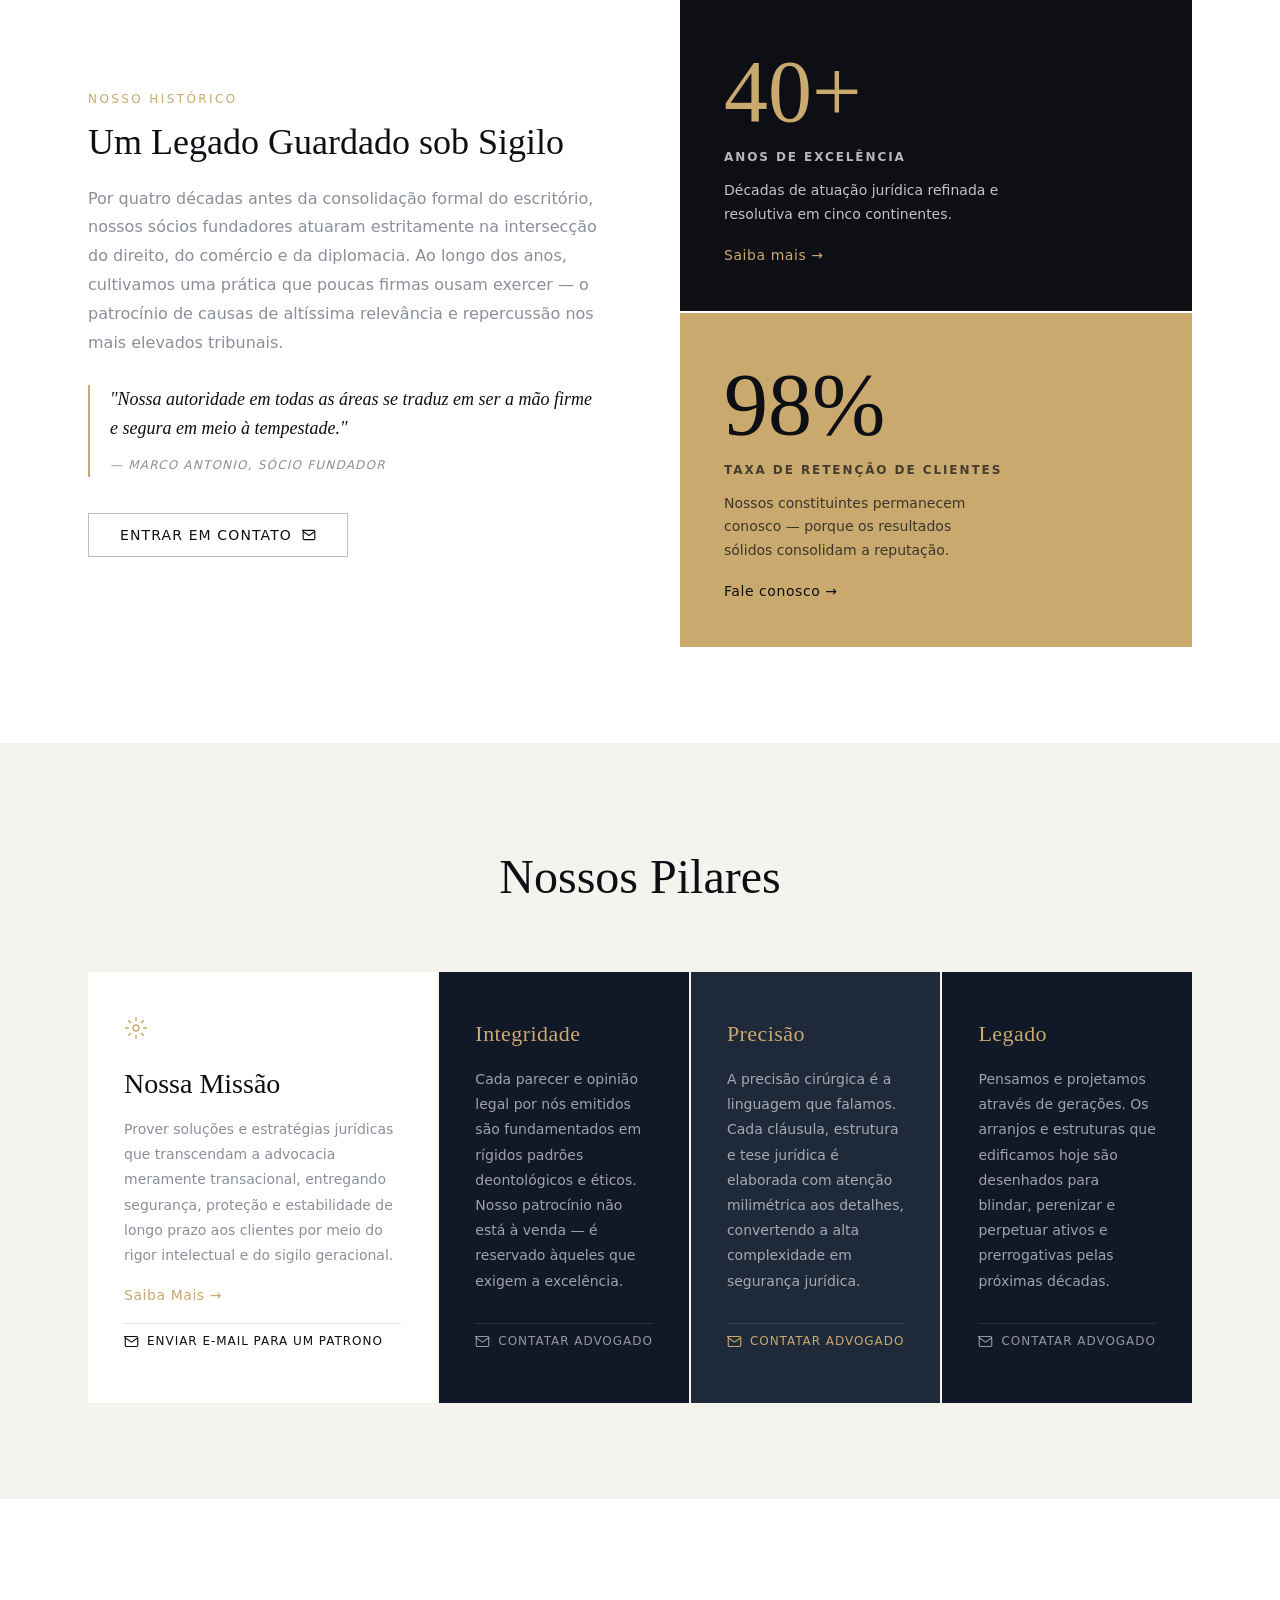
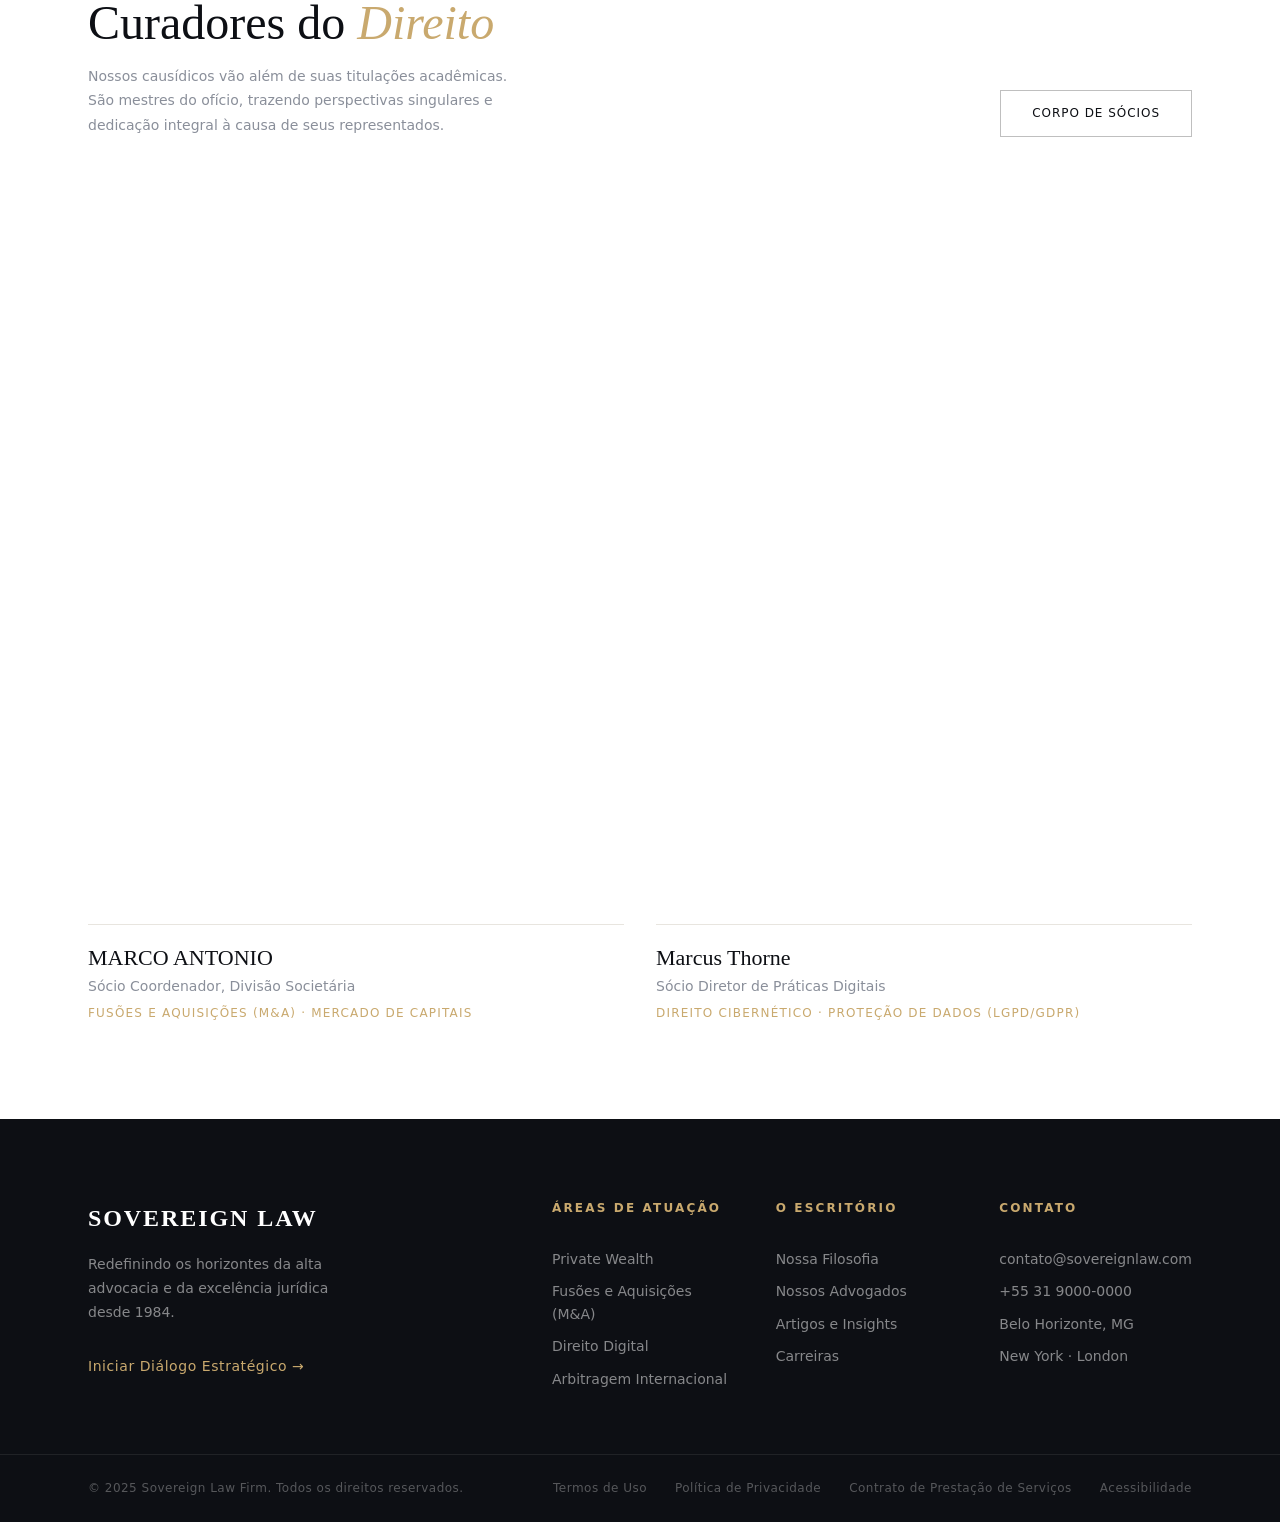
==== commit 332d9ba3: "Linkando css na index new" ====
--- a/index.html
+++ b/index.html
@@ -1,11 +1,9 @@
 <!DOCTYPE html>
-<html lang="pt-BR">
+<html lang="en">
 <head>
-  <meta charset="UTF-8" />
-  <meta name="viewport" content="width=device-width, initial-scale=1.0" />
-  <meta name="description" content="Sovereign Law — Premier legal counsel redefining excellence through meticulous precision and an unwavering commitment to our clients' global interests." />
-  <title>Sovereign Law — The Sovereignty of Excellence</title>
-
+  <meta charset="UTF-8">
+  <meta name="viewport" content="width=device-width, initial-scale=1.0">
+  <title>Document</title>
   <!-- Consolidated styles -->
   <link rel="stylesheet" href="global.css" />
 </head>
@@ -20,10 +18,10 @@
         <span class="navbar__brand-name">Sovereign Law</span>
       </a>
       <nav class="navbar__links" aria-label="Navegação principal">
-        <a href="#expertise" class="navbar__link">Expertise</a>
-        <a href="#attorneys" class="navbar__link">Attorneys</a>
-        <a href="#insights" class="navbar__link">Insights</a>
-        <a href="#profile" class="navbar__link">Firm Profile</a>
+        <a href="#expertise" class="navbar__link">Áreas de Atuação</a>
+        <a href="#attorneys" class="navbar__link">Advogados</a>
+        <a href="#insights" class="navbar__link">Artigos e Insights</a>
+        <a href="#profile" class="navbar__link">O Escritório</a>
       </nav>
       <div class="navbar__actions">
         <button class="navbar__search" aria-label="Pesquisar">
@@ -34,7 +32,7 @@
         <button
           class="btn-primary navbar__cta"
           onclick="openEmailModal('Consulta Privada', 'Solicitar uma consulta', 'Fale diretamente com um de nossos sócios. Toda consulta é tratada com discrição absoluta.')"
-        >Request Consultation</button>
+        >Agendar Consulta Privada</button>
       </div>
       <button class="navbar__hamburger" aria-label="Menu" id="hamburger">
         <span></span><span></span><span></span>
@@ -51,23 +49,23 @@
       <div class="hero__bg-overlay" aria-hidden="true"></div>
       <div class="hero__bg-grain" aria-hidden="true"></div>
     </div>
-    <div class="hero__side-label" aria-hidden="true"><span>Established 1984</span></div>
+    <div class="hero__side-label" aria-hidden="true"><span>Fundado em 1984</span></div>
     <div class="container hero__content">
       <div class="hero__text">
-        <p class="eyebrow hero__eyebrow">Premier Legal Counsel</p>
-        <h1 class="hero__headline">The Sovereignty<br>of <em>Excellence.</em></h1>
+        <p class="eyebrow hero__eyebrow">Assessoria Jurídica de Alta Linha</p>
+        <h1 class="hero__headline">A Soberania da<br><em>Excelência.</em></h1>
         <p class="hero__body">
-          At Sovereign Law we redefine legal advocacy through meticulous precision and an unwavering commitment to our clients' global interests.
+          No Sovereign Law, redefinimos a advocacia estratégica por meio do rigor técnico, da precisão meticulosa e do compromisso inabalável com os interesses globais de nossos constituintes.
         </p>
         <div class="hero__actions">
           <button
             class="btn-primary"
             onclick="openEmailModal('Consulta Inicial', 'Explorar nossa expertise', 'Conte-nos sobre seu desafio jurídico. Nossos sócios revisarão pessoalmente cada solicitação.')"
-          >Explore Expertise</button>
+          >Conheça Nossas Especialidades</button>
           <button
             class="btn-outline"
             onclick="document.getElementById('about').scrollIntoView({behavior:'smooth'})"
-          >Our Philosophy →</button>
+          >Nossa Filosofia →</button>
         </div>
       </div>
       <div class="hero__visual" aria-hidden="true">
@@ -85,7 +83,7 @@
     </div>
     <div class="hero__scroll" aria-hidden="true">
       <span class="hero__scroll-line"></span>
-      <span class="hero__scroll-text">scroll</span>
+      <span class="hero__scroll-text">role para continuar</span>
     </div>
   </section>
 
@@ -96,11 +94,11 @@
     <div class="container">
       <div class="domains__header reveal">
         <div>
-          <p class="eyebrow">Practice Areas</p>
-          <h2 class="domains__title">Strategic Domains</h2>
-          <p class="domains__sub">We navigate the most complex legal landscapes with a fusion of traditional wisdom and modern strategic innovation.</p>
-        </div>
-        <a href="#" class="domains__all-link">All Practice Areas →</a>
+          <p class="eyebrow">Áreas de Prática</p>
+          <h2 class="domains__title">Prática Estratégica</h2>
+          <p class="domains__sub">Navegamos pelos cenários jurídicos mais complexos fundindo a tradição clássica do direito à inovação estratégica contemporânea.</p>
+        </div>
+        <a href="#" class="domains__all-link">Todas as Áreas de Atuação →</a>
       </div>
       <div class="domains__grid">
         <article class="domain-card domain-card--featured reveal">
@@ -109,10 +107,10 @@
               <path d="M12 2L2 7l10 5 10-5-10-5z"/><path d="M2 17l10 5 10-5"/><path d="M2 12l10 5 10-5"/>
             </svg>
           </div>
-          <h3 class="domain-card__title">Private Wealth</h3>
-          <p class="domain-card__desc">Preserving legacies with sophisticated trust structures and global estate planning solutions tailored to ultra-high-net-worth individuals.</p>
+          <h3 class="domain-card__title">Gestão Patrimonial Familiar (Private Wealth)</h3>
+          <p class="domain-card__desc">Preservação de legados por meio de estruturas sofisticadas de trust, holdings e planejamento sucessório global sob medida para indivíduos de altíssimo patrimônio líquido.</p>
           <button class="domain-card__btn" onclick="openEmailModal('Private Wealth', 'Consulta sobre Private Wealth', 'Nossos especialistas em patrimônio privado estão prontos para atendê-lo com total discrição.')">
-            Consultar advogado
+            Consultar um advogado
             <svg width="14" height="14" viewBox="0 0 24 24" fill="none" stroke="currentColor" stroke-width="2"><path d="M5 12h14M12 5l7 7-7 7"/></svg>
           </button>
         </article>
@@ -122,10 +120,10 @@
               <rect x="2" y="7" width="20" height="14" rx="2"/><path d="M16 21V5a2 2 0 00-2-2h-4a2 2 0 00-2 2v16"/>
             </svg>
           </div>
-          <h3 class="domain-card__title">Corporate M&amp;A</h3>
-          <p class="domain-card__desc">Navigating cross-border transactions and high-stakes mergers with architectural precision.</p>
+          <h3 class="domain-card__title">Fusões e Aquisições (Corporate M&amp;A)</h3>
+          <p class="domain-card__desc">Condução de transações transfronteiriças, reestruturações societárias e operações de alta complexidade com precisão arquitetônica.</p>
           <button class="domain-card__btn domain-card__btn--dark" onclick="openEmailModal('Corporate M&A', 'Consulta sobre Corporate M&A', 'Especialistas em fusões e aquisições transfronteiriças.')">
-            Consultar advogado
+            Consultar um advogado
             <svg width="14" height="14" viewBox="0 0 24 24" fill="none" stroke="currentColor" stroke-width="2"><path d="M5 12h14M12 5l7 7-7 7"/></svg>
           </button>
         </article>
@@ -135,10 +133,10 @@
               <path d="M12 22s8-4 8-10V5l-8-3-8 3v7c0 6 8 10 8 10z"/>
             </svg>
           </div>
-          <h3 class="domain-card__title">Cyber Law</h3>
-          <p class="domain-card__desc">Defending the frontier of digital sovereignty against global threats and regulatory complexities.</p>
+          <h3 class="domain-card__title">Direito Digital e Cibernético</h3>
+          <p class="domain-card__desc">Defesa e blindagem jurídica de ativos digitais face a litígios globais de segurança da informação e marcos regulatórios complexos.</p>
           <button class="domain-card__btn domain-card__btn--dark" onclick="openEmailModal('Cyber Law', 'Consulta sobre Cyber Law', 'Proteção jurídica digital de alto nível para corporações e indivíduos.')">
-            Consultar advogado
+            Consultar um advogado
             <svg width="14" height="14" viewBox="0 0 24 24" fill="none" stroke="currentColor" stroke-width="2"><path d="M5 12h14M12 5l7 7-7 7"/></svg>
           </button>
         </article>
@@ -148,10 +146,10 @@
               <circle cx="12" cy="12" r="10"/><path d="M2 12h20M12 2a15.3 15.3 0 010 20M12 2a15.3 15.3 0 000 20"/>
             </svg>
           </div>
-          <h3 class="domain-card__title">Int'l Arbitration</h3>
-          <p class="domain-card__desc">Resolving complex cross-border disputes with strategic acumen in leading arbitral forums worldwide.</p>
+          <h3 class="domain-card__title">Arbitragem Internacional</h3>
+          <p class="domain-card__desc">Resolução estratégica de disputas e controvérsias internacionais perante as principais cortes de arbitragem do mundo.</p>
           <button class="domain-card__btn domain-card__btn--dark" onclick="openEmailModal('Arbitragem Internacional', 'Consulta sobre Arbitragem', 'Resolução de disputas internacionais com experiência comprovada.')">
-            Consultar advogado
+            Consultar um advogado
             <svg width="14" height="14" viewBox="0 0 24 24" fill="none" stroke="currentColor" stroke-width="2"><path d="M5 12h14M12 5l7 7-7 7"/></svg>
           </button>
         </article>
@@ -165,8 +163,8 @@
   <section class="testimonial" id="about">
     <div class="container testimonial__inner">
       <div class="testimonial__label reveal">
-        <p class="eyebrow">Client Perspectives</p>
-        <h2 class="testimonial__headline">The mark of<br>true partnership.</h2>
+        <p class="eyebrow">Perspectiva dos Constituintes</p>
+        <h2 class="testimonial__headline">A marca de uma<br>verdadeira parceria.</h2>
         <div class="testimonial__nav">
           <button class="testimonial__arrow" id="tPrev" aria-label="Anterior">←</button>
           <button class="testimonial__arrow" id="tNext" aria-label="Próximo">→</button>
@@ -174,29 +172,29 @@
       </div>
       <div class="testimonial__quotes" id="tQuotes">
         <blockquote class="testimonial__quote active">
-          <p class="testimonial__text">"Sovereign Law doesn't just provide counsel; they provide clarity in the most chaotic market shifts. Their approach is as much an art form as it is a science."</p>
+          <p class="testimonial__text">"O Sovereign Law não apenas presta consultoria jurídica; eles entregam clareza e direção em meio às oscilações mais caóticas do mercado econômico. A sua abordagem técnica é tanto uma arte quanto uma ciência."</p>
           <footer class="testimonial__author">
             <div class="testimonial__avatar"></div>
             <div>
               <strong class="testimonial__name">Marcus Aurelius Thorne</strong>
-              <span class="testimonial__role">Chief Executive, Thorne Capital Partners</span>
+              <span class="testimonial__role">Diretor Executivo, Thorne Capital Partners</span>
             </div>
           </footer>
         </blockquote>
         <blockquote class="testimonial__quote">
-          <p class="testimonial__text">"In forty years of international business, I've never encountered a firm that combines legal mastery with genuine strategic partnership the way Sovereign does."</p>
+          <p class="testimonial__text">"Em quarenta anos operando no comércio internacional, nunca encontrei um escritório que unisse o domínio técnico das leis a uma parceria estratégica genuína da maneira que o Sovereign faz."</p>
           <footer class="testimonial__author">
             <div class="testimonial__avatar testimonial__avatar--2"></div>
             <div>
               <strong class="testimonial__name">Isabelle Beaumont-Leclair</strong>
-              <span class="testimonial__role">Founder, BL Family Office</span>
+              <span class="testimonial__role">Fundadora, BL Family Office</span>
             </div>
           </footer>
         </blockquote>
       </div>
       <div class="testimonial__cta reveal">
         <button class="btn-outline testimonial__email-btn" onclick="openEmailModal('Parceria Estratégica', 'Torne-se um cliente', 'Fale com um sócio sobre como podemos ser o parceiro estratégico que sua empresa precisa.')">
-          Falar com um sócio
+          Contatar um dos Sócios
         </button>
       </div>
     </div>
@@ -208,15 +206,15 @@
   <section class="discretion">
     <div class="container discretion__inner">
       <div class="discretion__text reveal">
-        <h2 class="discretion__headline">Discretion is the<br>ultimate luxury.</h2>
-        <p class="discretion__sub">Begin a private dialogue with our senior partners to discuss your strategic objectives. Every consultation is treated with absolute confidentiality.</p>
+        <h2 class="discretion__headline">A discrição é a<br>máxima sofisticação.</h2>
+        <p class="discretion__sub">Inicie um diálogo reservado com nossos sócios seniores para alinhar seus objetivos estratégicos. Cada consulta é tutelada sob absoluto sigilo profissional e confidencialidade.</p>
       </div>
       <div class="discretion__actions reveal">
         <button class="btn-primary" onclick="openEmailModal('Reunião Privada', 'Agendar reunião privada', 'Fale diretamente com um sócio sênior. Sua solicitação será tratada com absoluto sigilo.')">
-          Schedule Private Briefing
+          Agendar Reunião Estratégica
         </button>
         <button class="btn-ghost-dark" onclick="openEmailModal('Perfil da Firma', 'Solicitar perfil da firma', 'Enviaremos nossa apresentação institucional de forma confidencial.')">
-          Download Firm Profile
+          Baixar Perfil Institucional
         </button>
       </div>
     </div>
@@ -228,15 +226,15 @@
   <section class="legacy" id="profile">
     <div class="container legacy__inner">
       <div class="legacy__text reveal">
-        <p class="eyebrow">Our Track Record</p>
-        <h2 class="legacy__title">A Legacy of Discretion</h2>
-        <p class="legacy__body">For four decades prior to establishing the firm, our founding partners worked at the intersection of law, commerce, and diplomacy. Over the years, we have cultivated a practice that few firms dare pursue — high-stakes advisory at the highest levels.</p>
+        <p class="eyebrow">Nosso Histórico</p>
+        <h2 class="legacy__title">Um Legado Guardado sob Sigilo</h2>
+        <p class="legacy__body">Por quatro décadas antes da consolidação formal do escritório, nossos sócios fundadores atuaram estritamente na intersecção do direito, do comércio e da diplomacia. Ao longo dos anos, cultivamos uma prática que poucas firmas ousam exercer — o patrocínio de causas de altíssima relevância e repercussão nos mais elevados tribunais.</p>
         <blockquote class="legacy__quote">
-          <p>"Our authority in every field is the steady hand in the storm."</p>
-          <cite>— MARCO ANTONIO, Founding Partner</cite>
+          <p>"Nossa autoridade em todas as áreas se traduz em ser a mão firme e segura em meio à tempestade."</p>
+          <cite>— MARCO ANTONIO, Sócio Fundador</cite>
         </blockquote>
         <button class="btn-ghost-dark legacy__email-btn" onclick="openEmailModal('Contato Geral', 'Fale com nossa equipe', 'Nossa equipe responderá em até 24 horas com total discrição.')">
-          Entrar em contato
+          Entrar em Contato
           <svg width="14" height="14" viewBox="0 0 24 24" fill="none" stroke="currentColor" stroke-width="2">
             <path d="M4 4h16c1.1 0 2 .9 2 2v12c0 1.1-.9 2-2 2H4c-1.1 0-2-.9-2-2V6c0-1.1.9-2-2-2z"/>
             <polyline points="22,6 12,13 2,6"/>
@@ -246,14 +244,14 @@
       <div class="legacy__stats">
         <div class="legacy__stat-card legacy__stat-card--dark reveal">
           <span class="legacy__stat-number">40+</span>
-          <span class="legacy__stat-label">Years of Excellence</span>
-          <p class="legacy__stat-desc">Decades of nuanced legal mastery across five continents.</p>
+          <span class="legacy__stat-label">Anos de Excelência</span>
+          <p class="legacy__stat-desc">Décadas de atuação jurídica refinada e resolutiva em cinco continentes.</p>
           <button class="legacy__stat-btn" onclick="openEmailModal('Nossa História', 'Saiba mais sobre nossa história', 'Entre em contato para conhecer melhor nossa trajetória e filosofia.')">Saiba mais →</button>
         </div>
         <div class="legacy__stat-card legacy__stat-card--gold reveal">
           <span class="legacy__stat-number">98%</span>
-          <span class="legacy__stat-label">Retention Rate</span>
-          <p class="legacy__stat-desc">Our clients return — because results speak louder than reputation.</p>
+          <span class="legacy__stat-label">Taxa de Retenção de Clientes</span>
+          <p class="legacy__stat-desc">Nossos constituintes permanecem conosco — porque os resultados sólidos consolidam a reputação.</p>
           <button class="legacy__stat-btn legacy__stat-btn--dark" onclick="openEmailModal('Resultados', 'Fale sobre seus objetivos', 'Nossos sócios analisarão seu caso pessoalmente.')">Fale conosco →</button>
         </div>
       </div>
@@ -266,7 +264,7 @@
   <section class="foundations">
     <div class="container">
       <div class="foundations__header reveal">
-        <h2 class="foundations__title">Our Foundations</h2>
+        <h2 class="foundations__title">Nossos Pilares</h2>
       </div>
       <div class="foundations__grid">
         <div class="foundation-card foundation-card--mission reveal">
@@ -276,36 +274,36 @@
               <path d="M12 1v4M12 19v4M4.22 4.22l2.83 2.83M16.95 16.95l2.83 2.83M1 12h4M19 12h4M4.22 19.78l2.83-2.83M16.95 7.05l2.83-2.83"/>
             </svg>
           </div>
-          <h3 class="foundation-card__title">Our Mission</h3>
-          <p class="foundation-card__body">To provide legal strategies that transcend transactional thinking, delivering long-term clarity, protection, and power to our clients through generational discretion and intellectual rigor.</p>
-          <a href="#" class="foundation-card__link">Learn More →</a>
+          <h3 class="foundation-card__title">Nossa Missão</h3>
+          <p class="foundation-card__body">Prover soluções e estratégias jurídicas que transcendam a advocacia meramente transacional, entregando segurança, proteção e estabilidade de longo prazo aos clientes por meio do rigor intelectual e do sigilo geracional.</p>
+          <a href="#" class="foundation-card__link">Saiba Mais →</a>
           <button class="foundation-card__email" onclick="openEmailModal('Nossa Missão', 'Conhecer nossa missão', 'Fale conosco para entender como nossa filosofia pode servir seus interesses.')">
             <svg width="15" height="15" viewBox="0 0 24 24" fill="none" stroke="currentColor" stroke-width="1.8"><path d="M4 4h16c1.1 0 2 .9 2 2v12c0 1.1-.9 2-2 2H4c-1.1 0-2-.9-2-2V6c0-1.1.9-2-2-2z"/><polyline points="22,6 12,13 2,6"/></svg>
-            Enviar e-mail ao advogado
+            Enviar e-mail para um patrono
           </button>
         </div>
         <div class="foundation-card foundation-card--value reveal">
-          <h3 class="foundation-card__value-name">Integrity</h3>
-          <p class="foundation-card__body">Every recommendation we make is grounded in absolute ethical standards. Our counsel is never for sale — only for those who demand excellence.</p>
+          <h3 class="foundation-card__value-name">Integridade</h3>
+          <p class="foundation-card__body">Cada parecer e opinião legal por nós emitidos são fundamentados em rígidos padrões deontológicos e éticos. Nosso patrocínio não está à venda — é reservado àqueles que exigem a excelência.</p>
           <button class="foundation-card__email foundation-card__email--light" onclick="openEmailModal('Integridade', 'Falar sobre integridade e valores', 'Nossa equipe estará pronta para esclarecer nossa abordagem ética.')">
             <svg width="15" height="15" viewBox="0 0 24 24" fill="none" stroke="currentColor" stroke-width="1.8"><path d="M4 4h16c1.1 0 2 .9 2 2v12c0 1.1-.9 2-2 2H4c-1.1 0-2-.9-2-2V6c0-1.1.9-2-2-2z"/><polyline points="22,6 12,13 2,6"/></svg>
-            Contatar advogado
+            Contatar Advogado
           </button>
         </div>
         <div class="foundation-card foundation-card--value foundation-card--value-active reveal">
-          <h3 class="foundation-card__value-name">Precision</h3>
-          <p class="foundation-card__body">Precision is the language we speak in. Every clause, structure, and strategy is crafted with an attention to detail that transforms complexity into clarity.</p>
+          <h3 class="foundation-card__value-name">Precisão</h3>
+          <p class="foundation-card__body">A precisão cirúrgica é a linguagem que falamos. Cada cláusula, estrutura e tese jurídica é elaborada com atenção milimétrica aos detalhes, convertendo a alta complexidade em segurança jurídica.</p>
           <button class="foundation-card__email foundation-card__email--gold" onclick="openEmailModal('Precisão', 'Falar sobre nossa precisão jurídica', 'Veja como nossa abordagem meticulosa pode proteger seus interesses.')">
             <svg width="15" height="15" viewBox="0 0 24 24" fill="none" stroke="currentColor" stroke-width="1.8"><path d="M4 4h16c1.1 0 2 .9 2 2v12c0 1.1-.9 2-2 2H4c-1.1 0-2-.9-2-2V6c0-1.1.9-2-2-2z"/><polyline points="22,6 12,13 2,6"/></svg>
-            Contatar advogado
+            Contatar Advogado
           </button>
         </div>
         <div class="foundation-card foundation-card--value reveal">
-          <h3 class="foundation-card__value-name">Legacy</h3>
-          <p class="foundation-card__body">We think across generations. The structures we build today are designed to protect, grow, and transfer wealth and authority for decades to come.</p>
+          <h3 class="foundation-card__value-name">Legado</h3>
+          <p class="foundation-card__body">Pensamos e projetamos através de gerações. Os arranjos e estruturas que edificamos hoje são desenhados para blindar, perenizar e perpetuar ativos e prerrogativas pelas próximas décadas.</p>
           <button class="foundation-card__email foundation-card__email--light" onclick="openEmailModal('Legado', 'Proteger seu legado', 'Nossos especialistas em planejamento sucessório estão à sua disposição.')">
             <svg width="15" height="15" viewBox="0 0 24 24" fill="none" stroke="currentColor" stroke-width="1.8"><path d="M4 4h16c1.1 0 2 .9 2 2v12c0 1.1-.9 2-2 2H4c-1.1 0-2-.9-2-2V6c0-1.1.9-2-2-2z"/><polyline points="22,6 12,13 2,6"/></svg>
-            Contatar advogado
+            Contatar Advogado
           </button>
         </div>
       </div>
@@ -319,10 +317,10 @@
     <div class="container">
       <div class="attorneys__header reveal">
         <div>
-          <h2 class="attorneys__title">The Curators of <em>Justice</em></h2>
-          <p class="attorneys__sub">Our attorneys are more than their credentials. They are masters of their craft, each bringing a unique point of view to the pursuit of their clients.</p>
-        </div>
-        <a href="#" class="btn-ghost-dark attorneys__all-btn">View All Partners</a>
+          <h2 class="attorneys__title">Curadores do <em>Direito</em></h2>
+          <p class="attorneys__sub">Nossos causídicos vão além de suas titulações acadêmicas. São mestres do ofício, trazendo perspectivas singulares e dedicação integral à causa de seus representados.</p>
+        </div>
+        <a href="#" class="btn-ghost-dark attorneys__all-btn">Corpo de Sócios</a>
       </div>
       <div class="attorneys__grid">
         
@@ -337,8 +335,8 @@
           </div>
           <div class="attorney-card__info">
             <h3 class="attorney-card__name">MARCO ANTONIO</h3>
-            <p class="attorney-card__role">Lead Counsel, Corporate Division</p>
-            <p class="attorney-card__spec">Corporate M&amp;A · Capital Markets</p>
+            <p class="attorney-card__role">Sócio Coordenador, Divisão Societária</p>
+            <p class="attorney-card__spec">Fusões e Aquisições (M&amp;A) · Mercado de Capitais</p>
           </div>
         </article>
         <article class="attorney-card reveal">
@@ -352,8 +350,8 @@
           </div>
           <div class="attorney-card__info">
             <h3 class="attorney-card__name">Marcus Thorne</h3>
-            <p class="attorney-card__role">Head of Digital Practice</p>
-            <p class="attorney-card__spec">Cyber Law · Data Protection</p>
+            <p class="attorney-card__role">Sócio Diretor de Práticas Digitais</p>
+            <p class="attorney-card__spec">Direito Cibernético · Proteção de Dados (LGPD/GDPR)</p>
           </div>
         </article>
       </div>
@@ -367,26 +365,26 @@
     <div class="container footer__inner">
       <div class="footer__brand">
         <span class="footer__brand-name">Sovereign Law</span>
-        <p class="footer__tagline">Redefining the boundaries of legal excellence since 1984.</p>
-        <button class="footer__cta" onclick="openEmailModal('Consulta Geral', 'Inicie uma conversa', 'Nossa equipe responderá à sua mensagem em até 24 horas com total discrição.')">Iniciar conversa →</button>
+        <p class="footer__tagline">Redefinindo os horizontes da alta advocacia e da excelência jurídica desde 1984.</p>
+        <button class="footer__cta" onclick="openEmailModal('Consulta Geral', 'Inicie uma conversa', 'Nossa equipe responderá à sua mensagem em até 24 horas com total discrição.')">Iniciar Diálogo Estratégico →</button>
       </div>
       <nav class="footer__nav">
         <div class="footer__nav-col">
-          <h4 class="footer__nav-heading">Expertise</h4>
+          <h4 class="footer__nav-heading">Áreas de Atuação</h4>
           <a href="#">Private Wealth</a>
-          <a href="#">Corporate M&amp;A</a>
-          <a href="#">Cyber Law</a>
-          <a href="#">Int'l Arbitration</a>
+          <a href="#">Fusões e Aquisições (M&amp;A)</a>
+          <a href="#">Direito Digital</a>
+          <a href="#">Arbitragem Internacional</a>
         </div>
         <div class="footer__nav-col">
-          <h4 class="footer__nav-heading">Firm</h4>
-          <a href="#">Our Philosophy</a>
-          <a href="#">Our Attorneys</a>
-          <a href="#">Insights</a>
-          <a href="#">Careers</a>
+          <h4 class="footer__nav-heading">O Escritório</h4>
+          <a href="#">Nossa Filosofia</a>
+          <a href="#">Nossos Advogados</a>
+          <a href="#">Artigos e Insights</a>
+          <a href="#">Carreiras</a>
         </div>
         <div class="footer__nav-col">
-          <h4 class="footer__nav-heading">Contact</h4>
+          <h4 class="footer__nav-heading">Contato</h4>
           <a href="mailto:contato@sovereignlaw.com">contato@sovereignlaw.com</a>
           <a href="tel:+5531900000000">+55 31 9000-0000</a>
           <a href="#">Belo Horizonte, MG</a>
@@ -396,12 +394,12 @@
     </div>
     <div class="footer__bottom">
       <div class="container footer__bottom-inner">
-        <span>© 2025 Sovereign Law Firm. All Rights Reserved.</span>
+        <span>© 2025 Sovereign Law Firm. Todos os direitos reservados.</span>
         <div class="footer__legal">
-          <a href="#">Legal Policy</a>
-          <a href="#">Privacy Policy</a>
-          <a href="#">Terms of Agreement</a>
-          <a href="#">Accessibility</a>
+          <a href="#">Termos de Uso</a>
+          <a href="#">Política de Privacidade</a>
+          <a href="#">Contrato de Prestação de Serviços</a>
+          <a href="#">Acessibilidade</a>
         </div>
       </div>
     </div>
@@ -421,84 +419,51 @@
         <input type="email" name="email"   placeholder="E-mail corporativo"   required autocomplete="email" />
         <input type="tel"   name="phone"   placeholder="Telefone (opcional)"          autocomplete="tel" />
         <select name="area" required>
-          <option value="" disabled selected>Área de interesse</option>
-          <option value="private-wealth">Private Wealth</option>
-          <option value="corporate-ma">Corporate M&amp;A</option>
-          <option value="cyber-law">Cyber Law</option>
-          <option value="arbitration">Int'l Arbitration</option>
-          <option value="other">Outra área</option>
+          <option value="" disabled selected>Área de interesse jurídica</option>
+          <option value="private-wealth">Gestão Patrimonial (Private Wealth)</option>
+          <option value="corporate-ma">Fusões e Aquisições (Corporate M&amp;A)</option>
+          <option value="cyber-law">Direito Digital e Cibernético</option>
+          <option value="arbitration">Arbitragem Internacional</option>
+          <option value="other">Outra demanda consultiva/contenciosa</option>
         </select>
-        <textarea name="message" placeholder="Descreva brevemente sua necessidade jurídica…"></textarea>
-        <button type="submit" class="email-modal__submit">Enviar mensagem confidencial</button>
+        <textarea name="message" placeholder="Descreva sucintamente o escopo ou a sua necessidade jurídica…"></textarea>
+        <button type="submit" class="email-modal__submit">Enviar Mensagem Confidencial</button>
       </form>
-      <p class="email-modal__privacy">🔒 Seus dados são protegidos e nunca compartilhados.</p>
+      <p class="email-modal__privacy">🔒 Seus dados estão resguardados sob sigilo profissional e estrita política de privacidade.</p>
     </div>
   </div>
 
-  <!-- =====================
-       JAVASCRIPT
-       ===================== -->
-  <script>
-    /* ---- Navbar scroll ---- */
-    const navbar = document.getElementById('navbar');
-    window.addEventListener('scroll', () => {
-      navbar.classList.toggle('scrolled', window.scrollY > 60);
-    });
-
-    /* ---- Scroll reveal ---- */
-    const observer = new IntersectionObserver((entries) => {
-      entries.forEach(e => {
-        if (e.isIntersecting) {
-          e.target.classList.add('visible');
-          observer.unobserve(e.target);
-        }
-      });
-    }, { threshold: 0.12 });
-
-    document.querySelectorAll('.reveal').forEach(el => observer.observe(el));
-
-    /* ---- Testimonial slider ---- */
-    const quotes  = document.querySelectorAll('.testimonial__quote');
-    let current   = 0;
-    function showQuote(idx) {
-      quotes[current].classList.remove('active');
-      current = (idx + quotes.length) % quotes.length;
-      quotes[current].classList.add('active');
-    }
-    document.getElementById('tPrev').addEventListener('click', () => showQuote(current - 1));
-    document.getElementById('tNext').addEventListener('click', () => showQuote(current + 1));
-
-    /* ---- Email modal ---- */
-    function openEmailModal(context, title, sub) {
-      if (context) document.getElementById('modalContext').textContent = context;
-      if (title)   document.getElementById('modalTitle').textContent   = title;
-      if (sub)     document.getElementById('modalSub').textContent     = sub;
-      document.getElementById('emailModal').classList.add('open');
-      document.body.style.overflow = 'hidden';
-    }
-
-    function closeEmailModal() {
-      document.getElementById('emailModal').classList.remove('open');
-      document.body.style.overflow = '';
-    }
-
-    document.getElementById('emailModal').addEventListener('click', function(e) {
-      if (e.target === this) closeEmailModal();
-    });
-
-    document.addEventListener('keydown', e => {
-      if (e.key === 'Escape') closeEmailModal();
-    });
-
-    function submitEmail(e) {
-      e.preventDefault();
-      const data = Object.fromEntries(new FormData(e.target));
-      const body  = `Nome: ${data.name}\nE-mail: ${data.email}\nTelefone: ${data.phone || '—'}\nÁrea: ${data.area}\n\n${data.message || ''}`;
-      const subject = `Consulta Sovereign Law — ${data.area || 'Geral'}`;
-      window.location.href = `mailto:contato@sovereignlaw.com?subject=${encodeURIComponent(subject)}&body=${encodeURIComponent(body)}`;
-      setTimeout(() => { e.target.reset(); closeEmailModal(); }, 500);
-    }
-  </script>
+  <div class="gallery-overlay" id="galleryOverlay" role="dialog" aria-modal="true" aria-labelledby="galleryTitle">
+    <div class="gallery-modal">
+      <button class="gallery-modal__close" onclick="closeGalleryModal()" aria-label="Fechar galeria">&#215;</button>
+      <div class="gallery-modal__header">
+        <p class="eyebrow">Galeria de Advogados</p>
+        <h2 class="gallery-modal__title" id="galleryTitle">Conheça nosso corpo jurídico</h2>
+        <p class="gallery-modal__desc">Veja outros perfis e imagens dos nossos advogados sem sair da página principal.</p>
+      </div>
+      <div class="gallery-modal__grid">
+        <figure class="gallery-card">
+          <div class="gallery-card__img" style="background-image:url('https://images.unsplash.com/photo-1500648767791-00dcc994a43e?w=900&q=80')"></div>
+          <figcaption>MARCO ANTONIO</figcaption>
+        </figure>
+        <figure class="gallery-card">
+          <div class="gallery-card__img" style="background-image:url('https://images.unsplash.com/photo-1560250097-0b93528c311a?w=900&q=80')"></div>
+          <figcaption>Marcus Thorne</figcaption>
+        </figure>
+        <figure class="gallery-card">
+          <div class="gallery-card__img" style="background-image:url('https://images.unsplash.com/photo-1551806230-e0d80a6876c9?w=900&q=80')"></div>
+          <figcaption>Sophia Delacroix</figcaption>
+        </figure>
+        <figure class="gallery-card">
+          <div class="gallery-card__img" style="background-image:url('https://images.unsplash.com/photo-1542744173-8e7e53415bb0?w=900&q=80')"></div>
+          <figcaption>Ana Tavarez</figcaption>
+        </figure>
+      </div>
+    </div>
+  </div>
+
+  <!-- JAVASCRIPT -->   
+  <script src="index.js"></script>
 
 </body>
-</html>
+</html>
--- a/global.css
+++ b/global.css
@@ -331,8 +331,10 @@
 
 .attorneys__grid {
   display: grid;
-  grid-template-columns: repeat(3, 1fr);
+  grid-template-columns: repeat(auto-fit, minmax(280px, 1fr));
   gap: var(--gap);
+  justify-content: center;
+  align-items: start;
 }
 
 .attorney-card {
@@ -346,6 +348,102 @@
   aspect-ratio: 3/4;
   overflow: hidden;
   background: var(--slate);
+  cursor: pointer;
+}
+
+.gallery-overlay {
+  display: none;
+  position: fixed;
+  inset: 0;
+  background: rgba(13, 15, 20, 0.88);
+  z-index: 10000;
+  align-items: center;
+  justify-content: center;
+  backdrop-filter: blur(4px);
+}
+
+.gallery-overlay.open {
+  display: flex;
+}
+
+.gallery-modal {
+  width: min(1120px, calc(100% - 48px));
+  max-height: 90vh;
+  overflow-y: auto;
+  background: rgba(255, 255, 255, 0.99);
+  border-radius: 24px;
+  padding: 40px;
+  position: relative;
+  box-shadow: 0 28px 80px rgba(13, 15, 20, 0.18);
+}
+
+.gallery-modal__close {
+  position: absolute;
+  top: 24px;
+  right: 24px;
+  background: none;
+  border: none;
+  color: var(--mist);
+  font-size: 1.75rem;
+  cursor: pointer;
+  transition: color var(--dur-base);
+}
+
+.gallery-modal__close:hover {
+  color: var(--ink);
+}
+
+.gallery-modal__header {
+  max-width: 680px;
+  margin-bottom: 32px;
+}
+
+.gallery-modal__title {
+  font-family: var(--font-display);
+  font-size: 2rem;
+  font-weight: 400;
+  line-height: 1.15;
+  color: var(--ink);
+  margin: 12px 0 12px;
+}
+
+.gallery-modal__desc {
+  font-size: var(--text-sm);
+  color: var(--mist);
+  line-height: 1.8;
+}
+
+.gallery-modal__grid {
+  display: grid;
+  grid-template-columns: repeat(4, minmax(0, 1fr));
+  gap: 24px;
+}
+
+.gallery-card {
+  display: flex;
+  flex-direction: column;
+  gap: 14px;
+}
+
+.gallery-card__img {
+  aspect-ratio: 4 / 5;
+  border-radius: 20px;
+  background-size: cover;
+  background-position: center;
+  box-shadow: 0 18px 45px rgba(13, 15, 20, 0.12);
+  transition: transform var(--dur-base) var(--ease-elegant);
+}
+
+.gallery-card:hover .gallery-card__img {
+  transform: translateY(-4px);
+}
+
+.gallery-card figcaption {
+  font-family: var(--font-display);
+  font-size: var(--text-sm);
+  font-weight: 600;
+  color: var(--ink);
+  text-align: center;
 }
 
 .attorney-card__photo--1 {
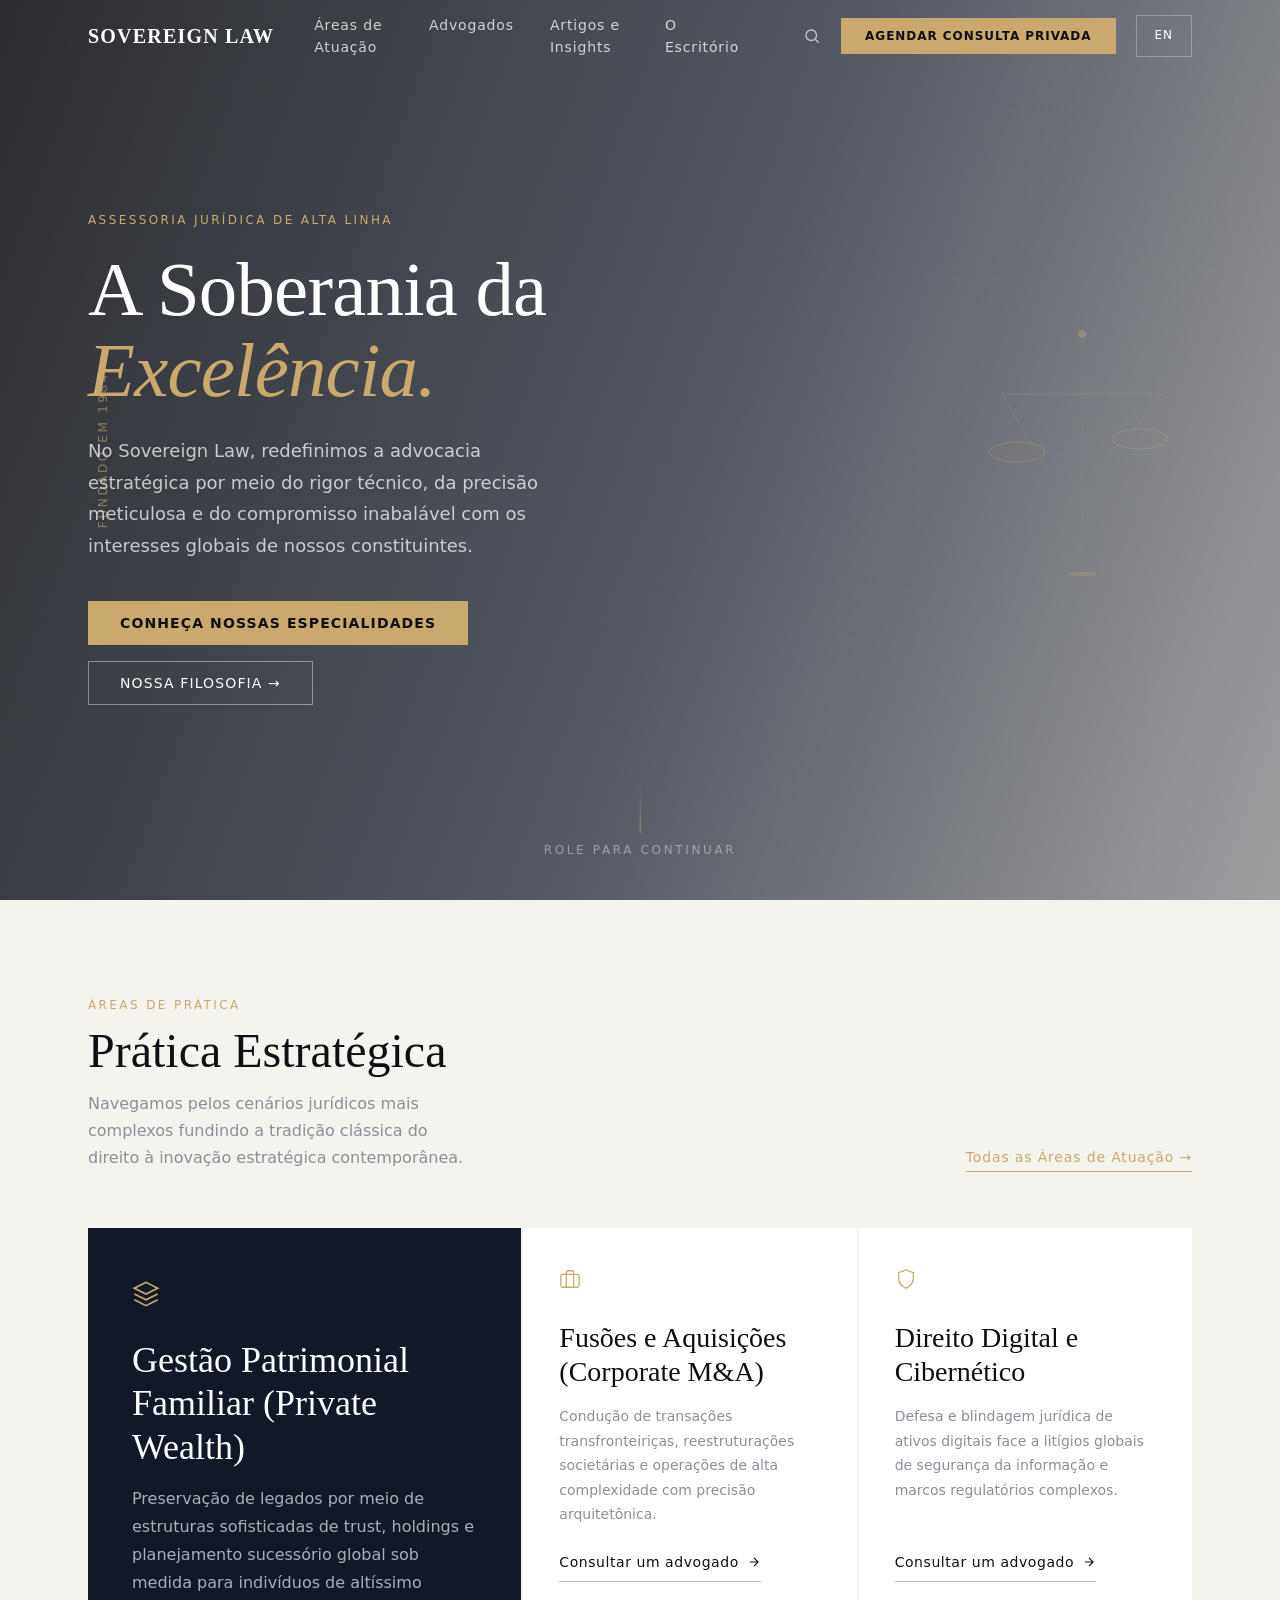
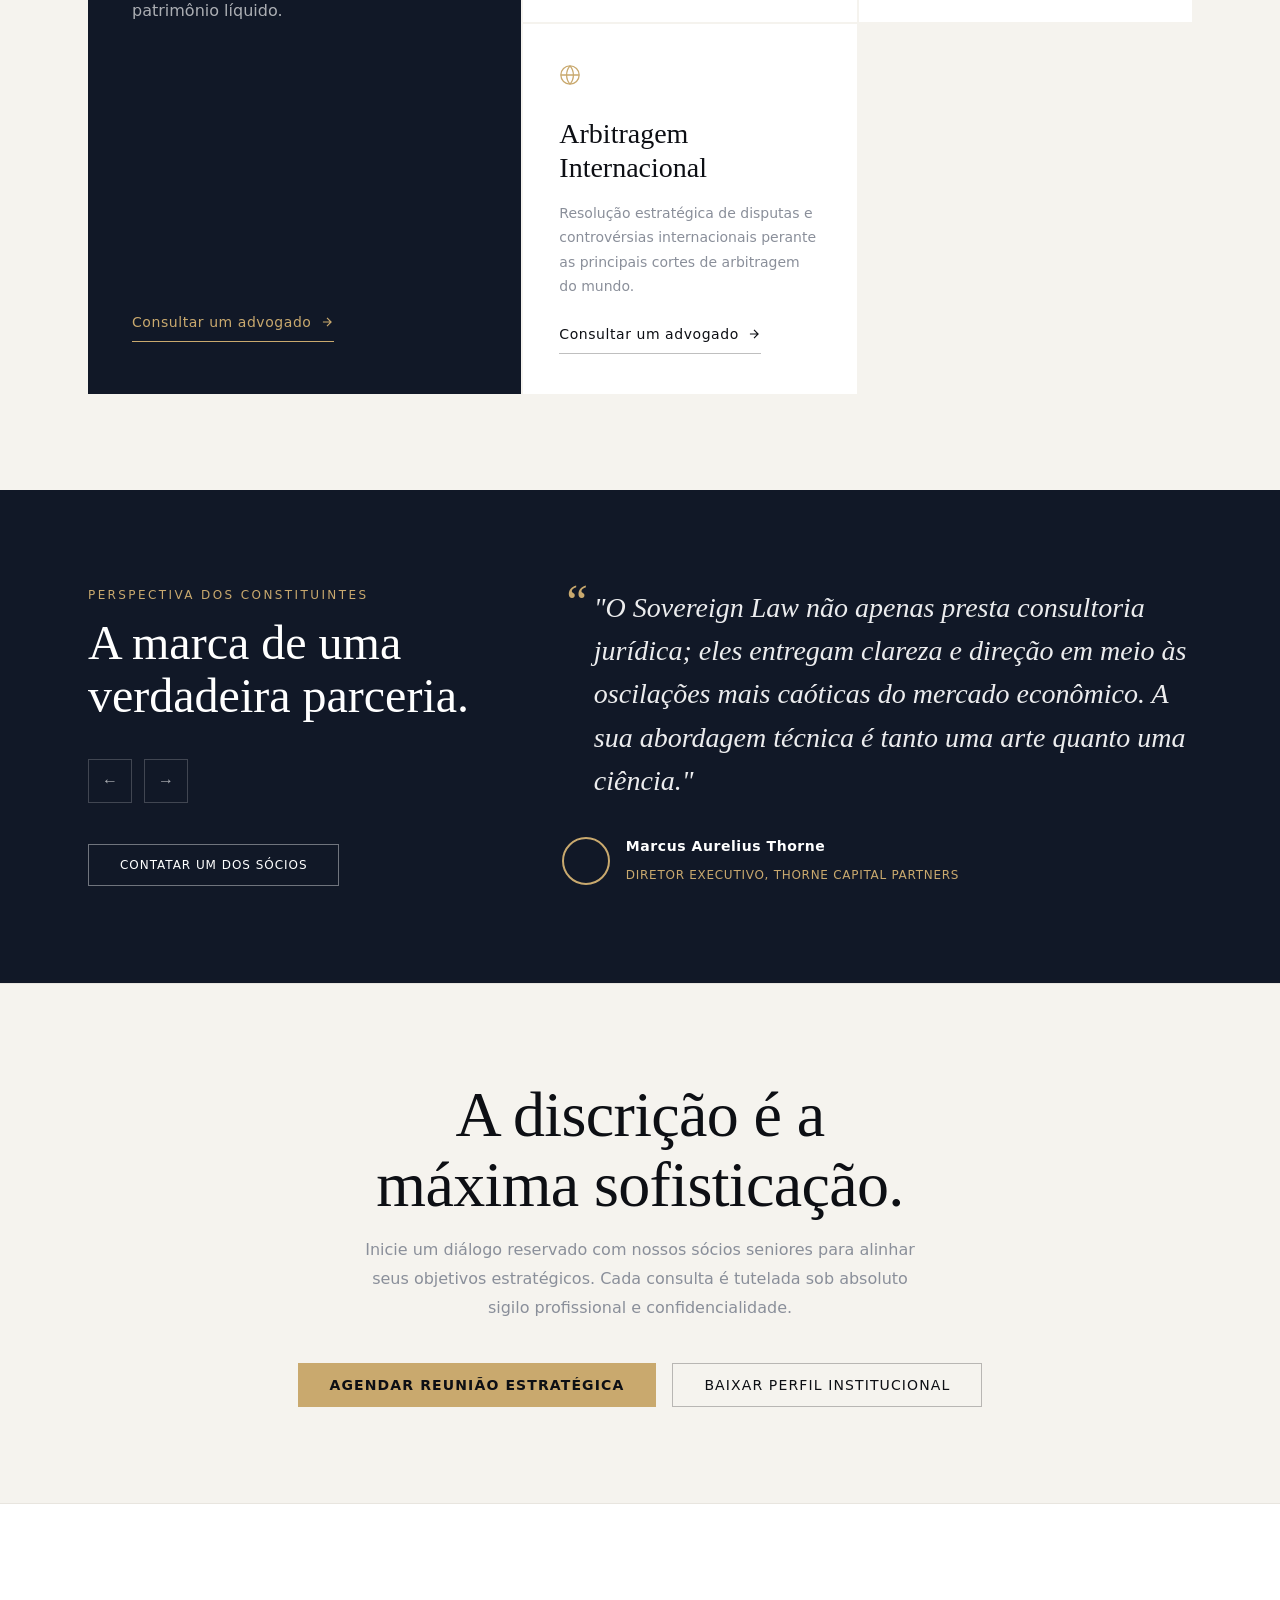
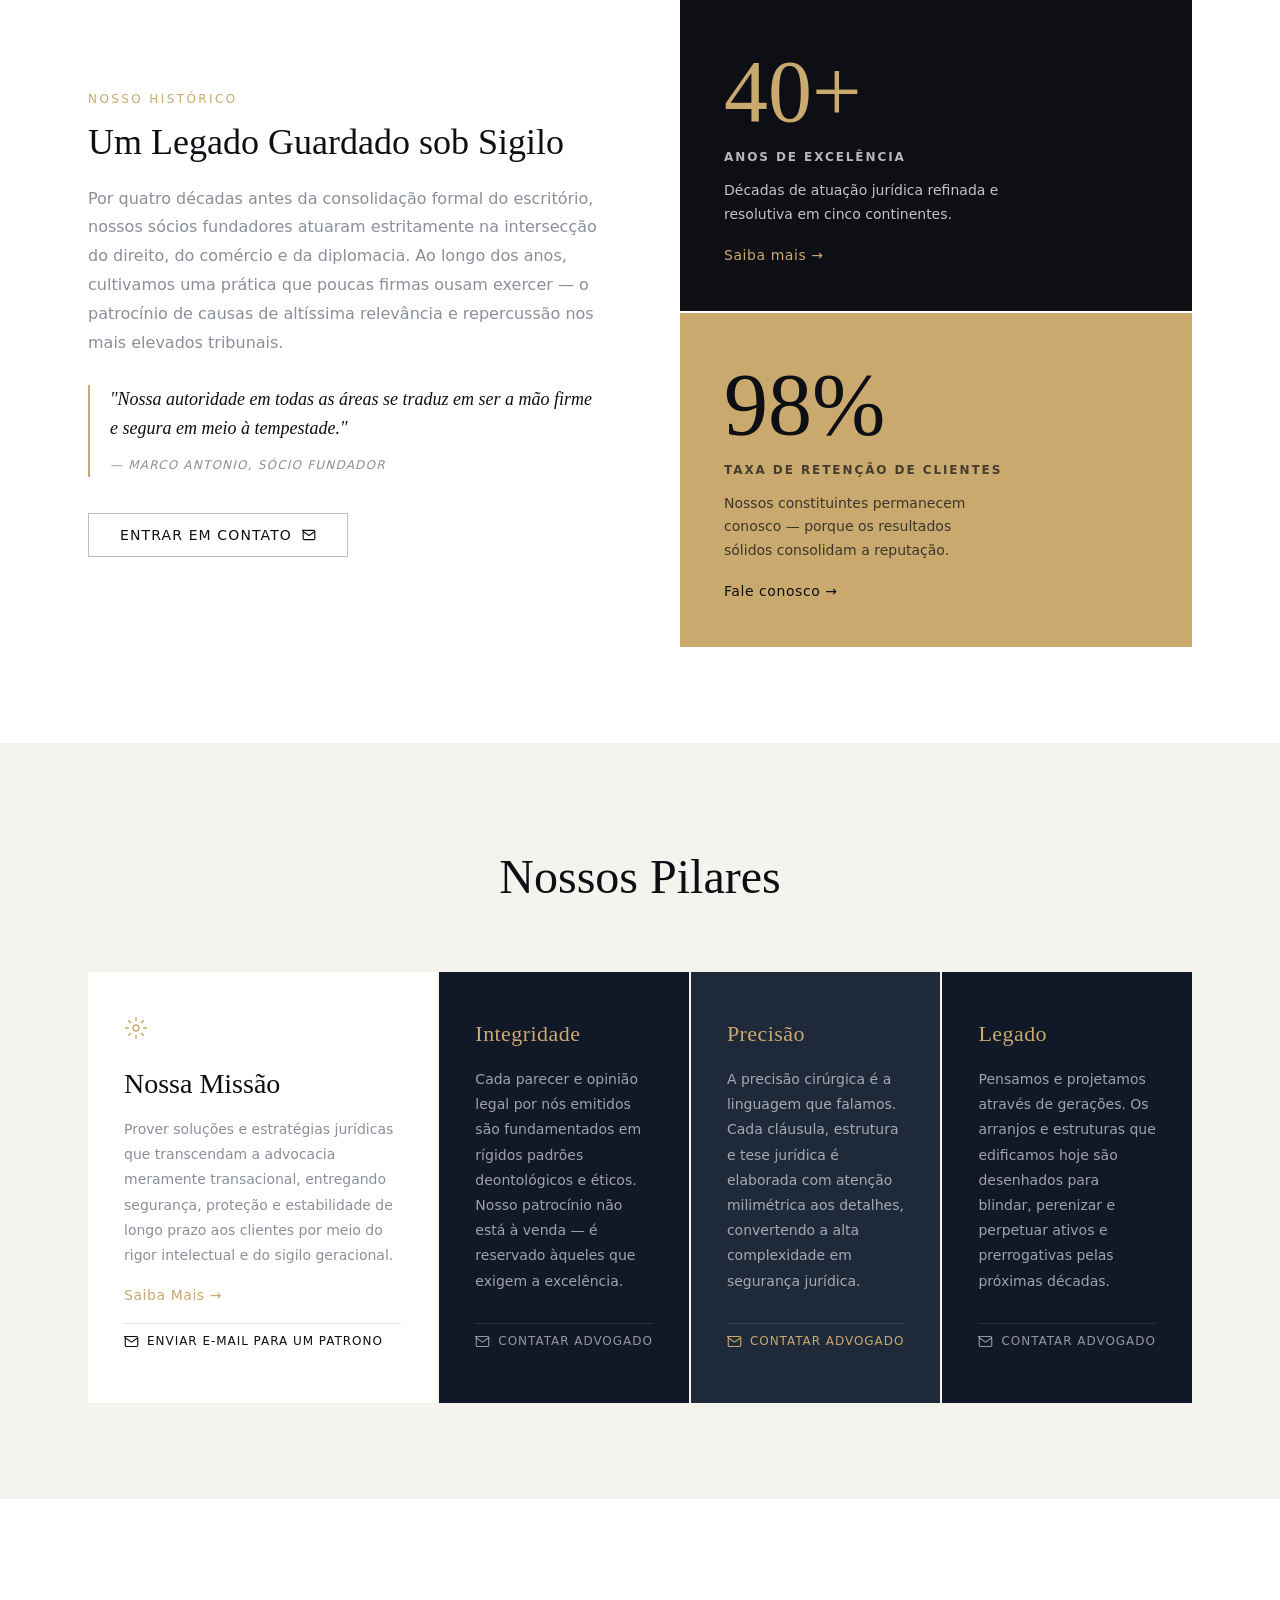
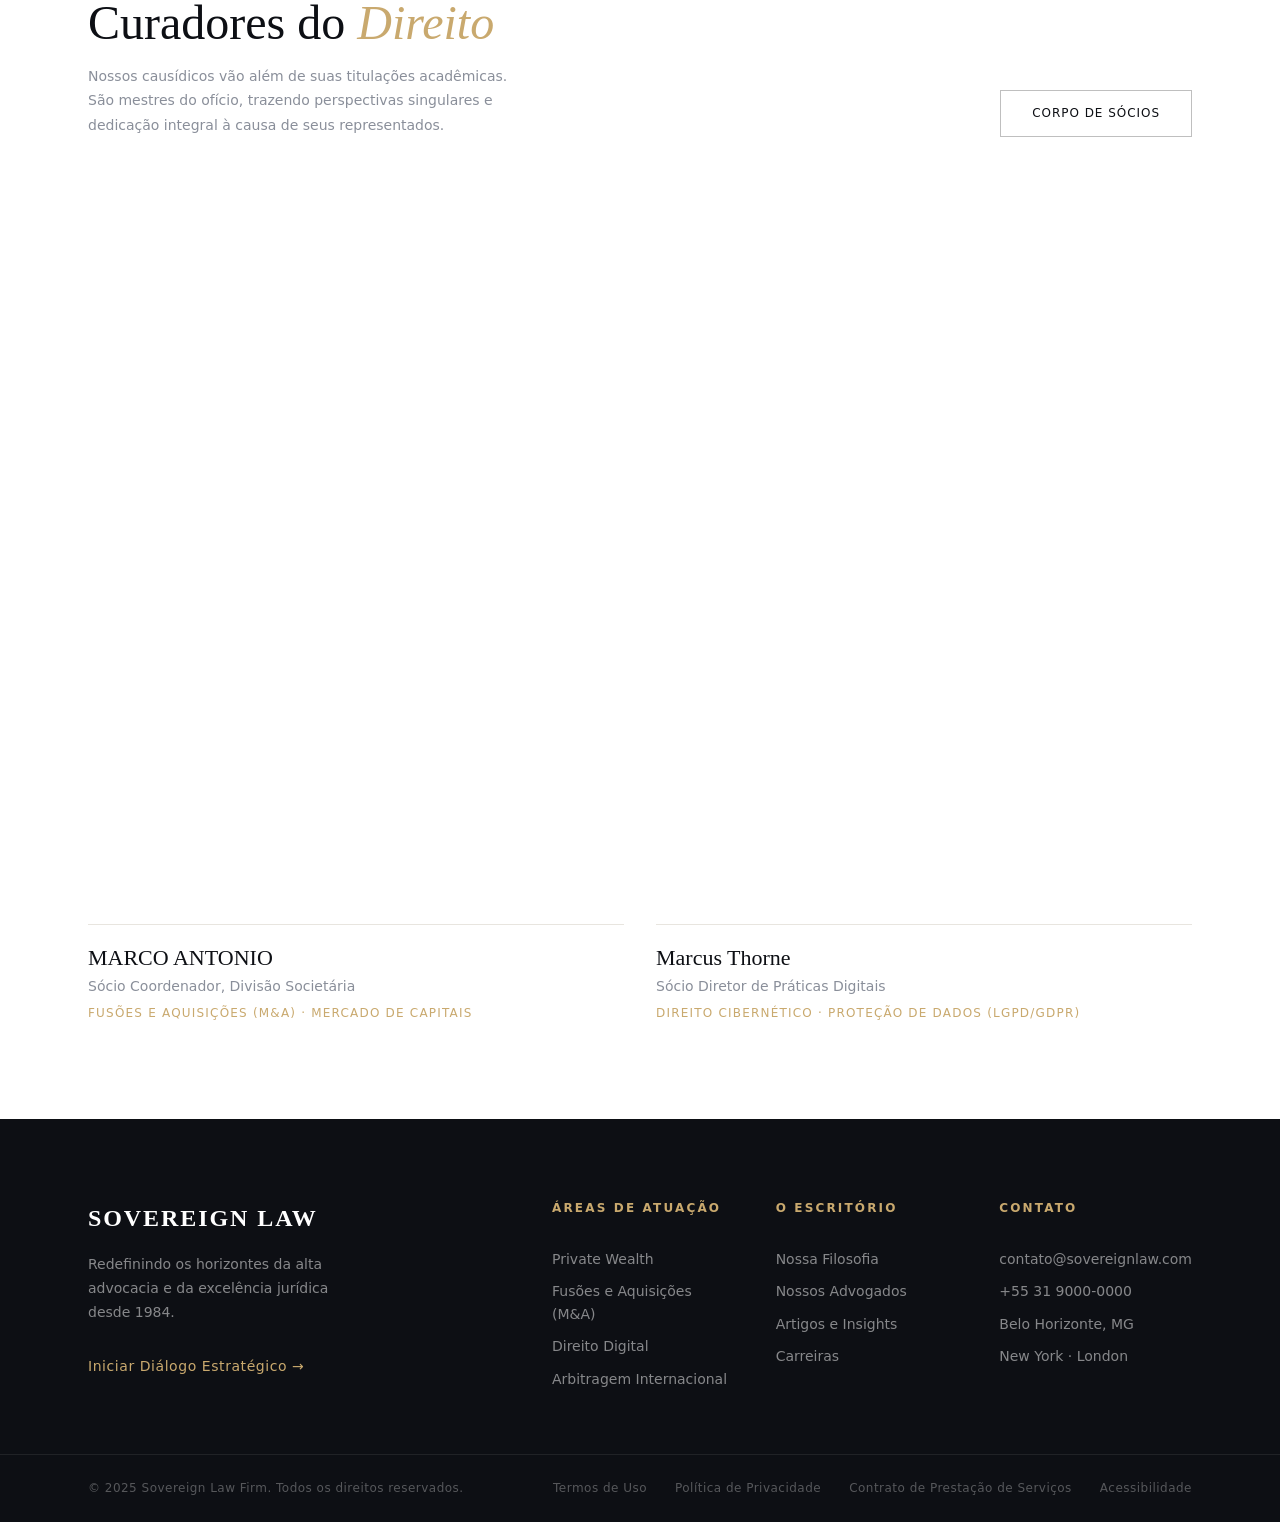
==== commit dd0aace4: "ajustando navbar" ====
--- a/index.html
+++ b/index.html
@@ -33,6 +33,7 @@
           class="btn-primary navbar__cta"
           onclick="openEmailModal('Consulta Privada', 'Solicitar uma consulta', 'Fale diretamente com um de nossos sócios. Toda consulta é tratada com discrição absoluta.')"
         >Agendar Consulta Privada</button>
+        <a href="traducaoIngles.html" class="btn-ghost-dark navbar__lang-switch" aria-label="Mudar para Inglês">EN</a>
       </div>
       <button class="navbar__hamburger" aria-label="Menu" id="hamburger">
         <span></span><span></span><span></span>
--- a/global.css
+++ b/global.css
@@ -801,6 +801,26 @@
 
 .navbar__search:hover { color: var(--gold); }
 
+.navbar__lang-switch {
+  display: inline-flex;
+  align-items: center;
+  justify-content: center;
+  gap: 0.4rem;
+  font-size: 0.75rem;
+  padding: 10px 18px;
+  color: var(--white);
+  border: 1px solid rgba(255,255,255,0.28);
+  background: transparent;
+  text-transform: uppercase;
+  transition: border-color var(--dur-base), color var(--dur-base), background var(--dur-base);
+}
+
+.navbar__lang-switch:hover {
+  color: var(--gold);
+  border-color: var(--gold);
+  background: rgba(255,255,255,0.08);
+}
+
 .navbar__cta { white-space: nowrap; font-size: 0.75rem; padding: 11px 24px; }
 
 .navbar__hamburger { display: none; flex-direction: column; gap: 5px; background: none; border: none; cursor: pointer; padding: 4px; margin-left: auto; }
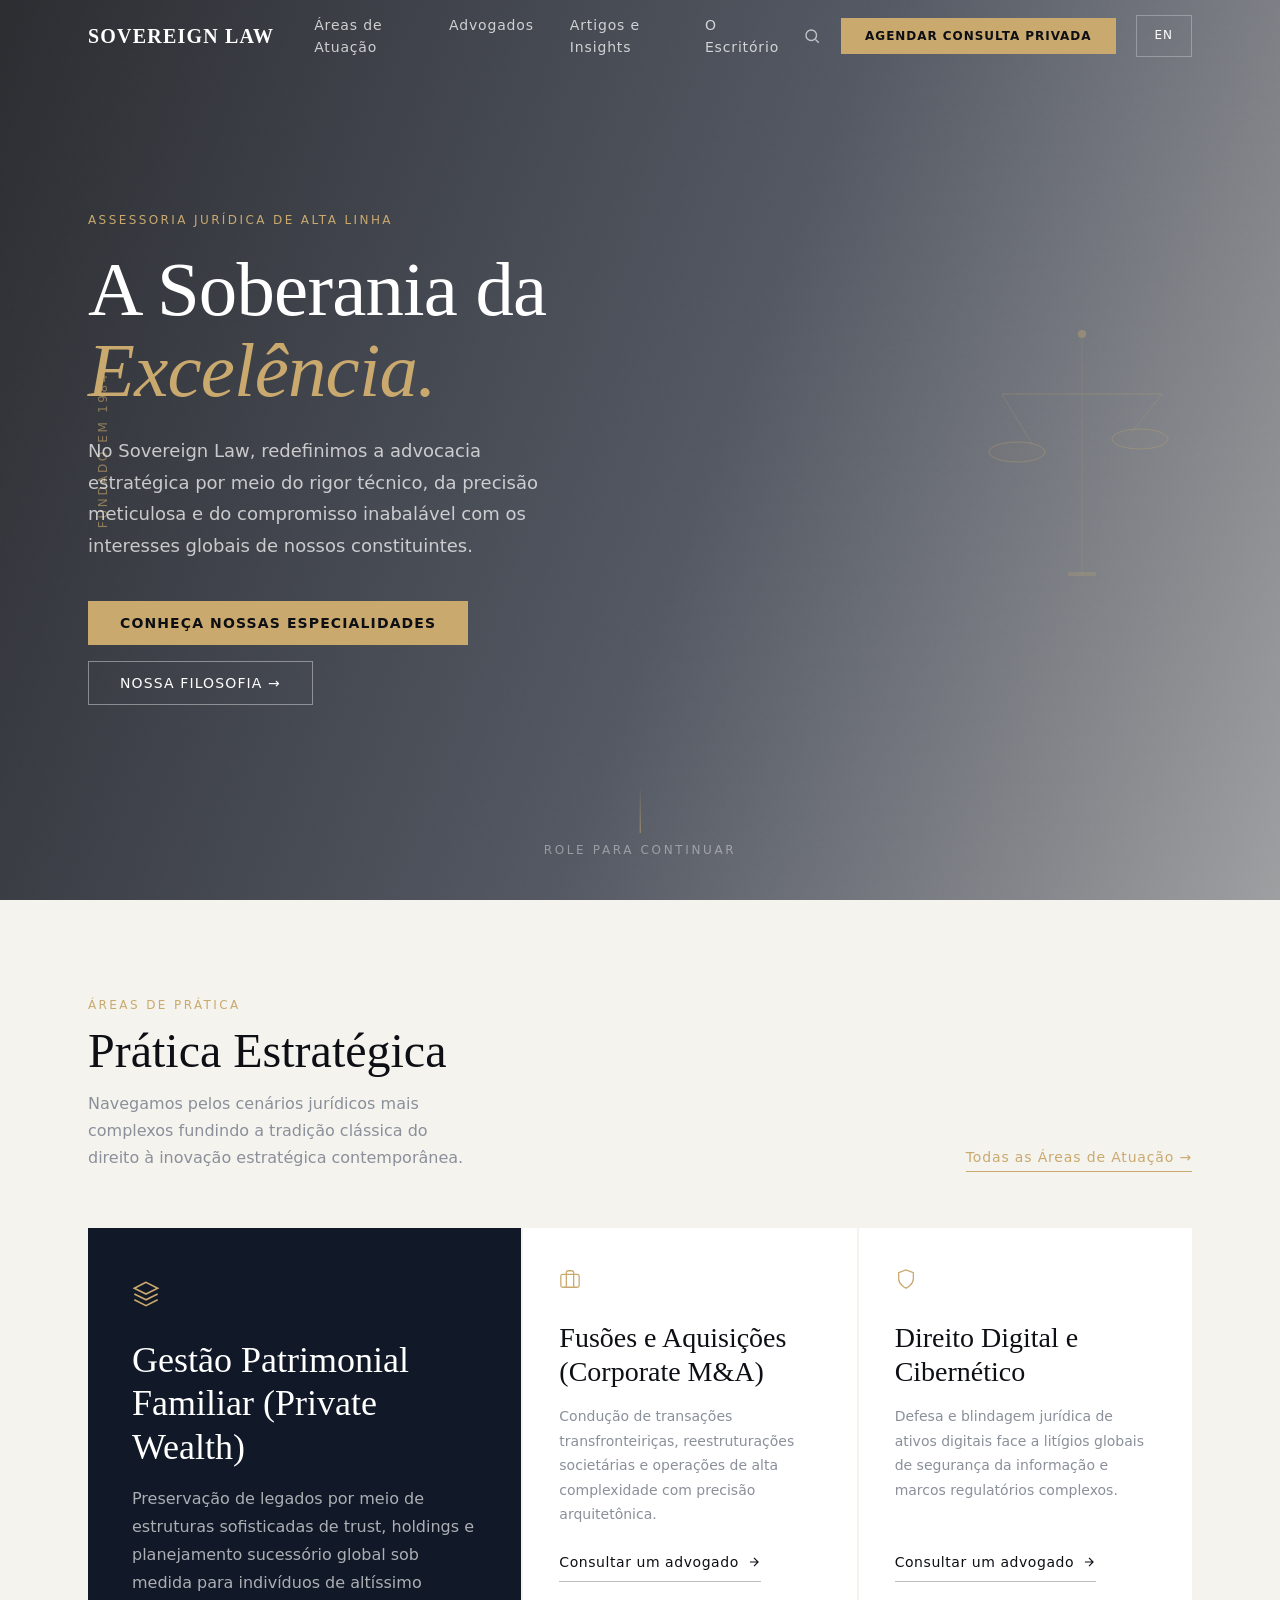
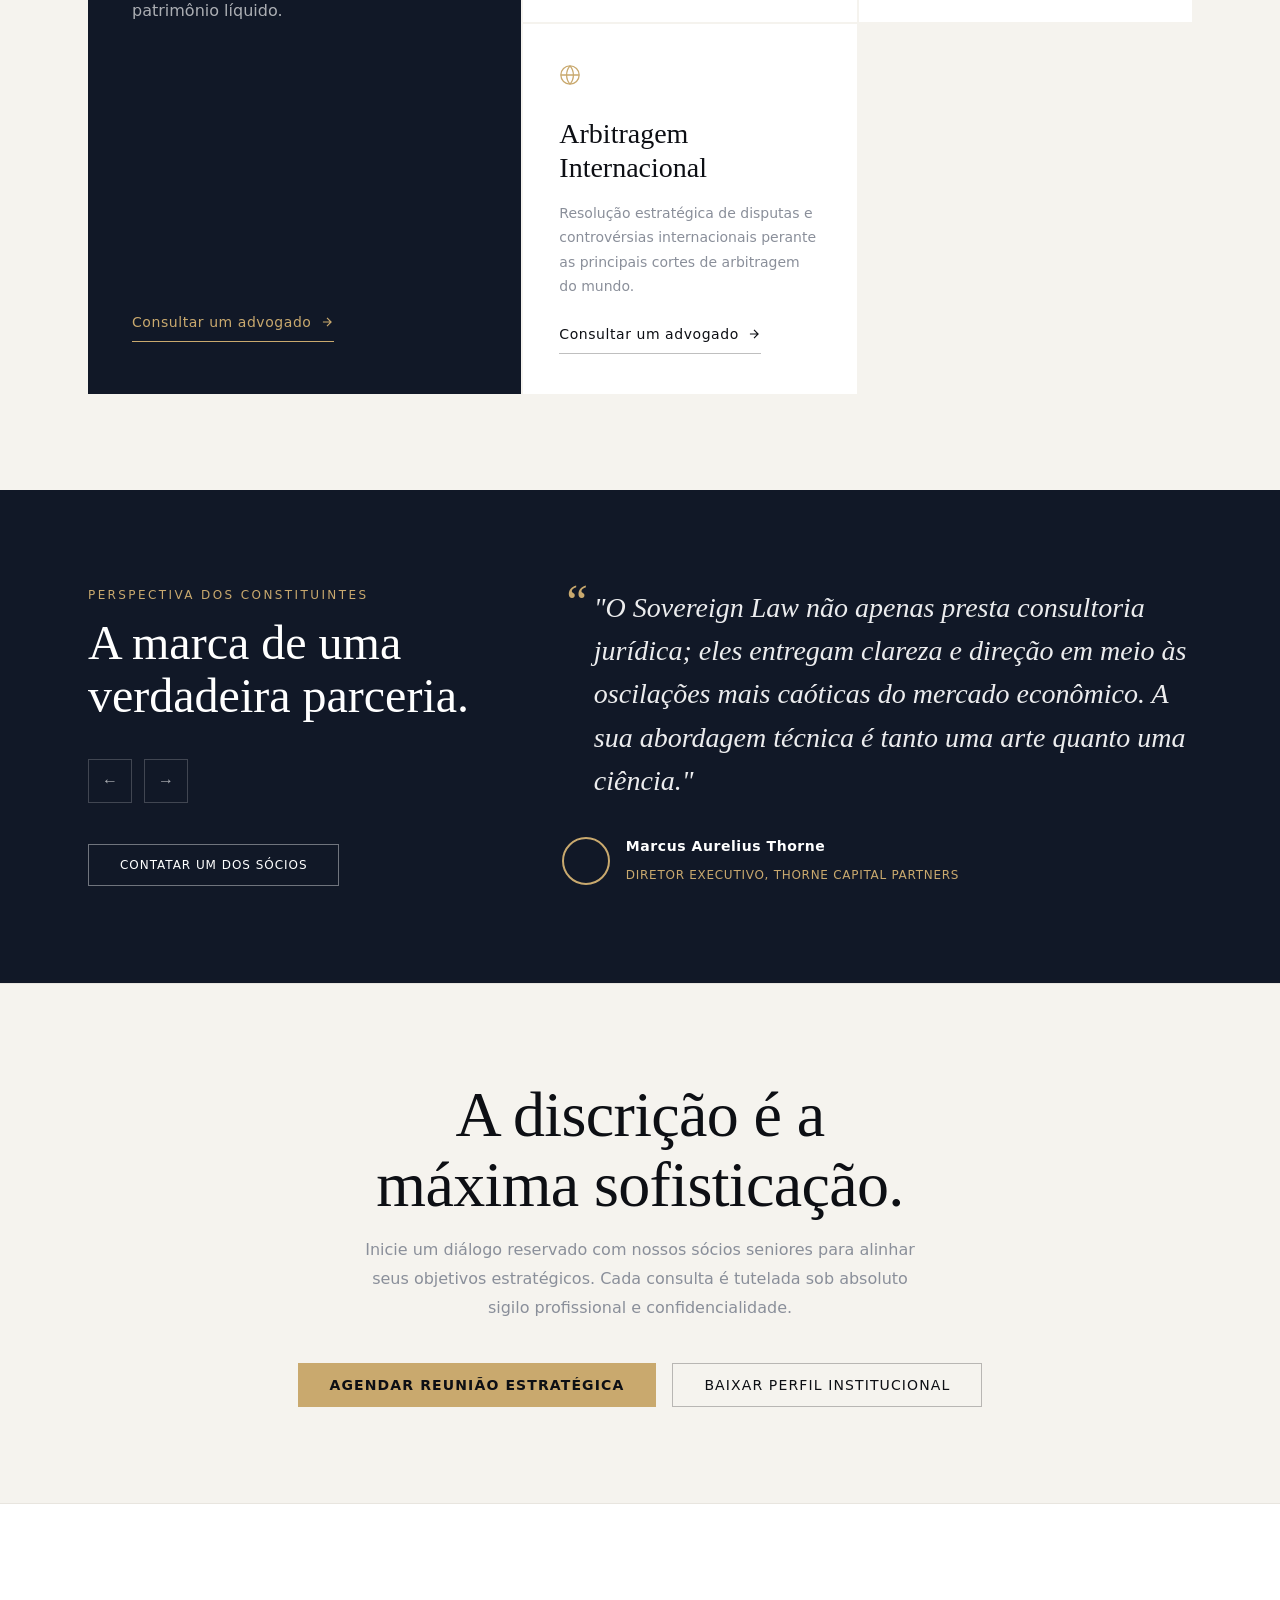
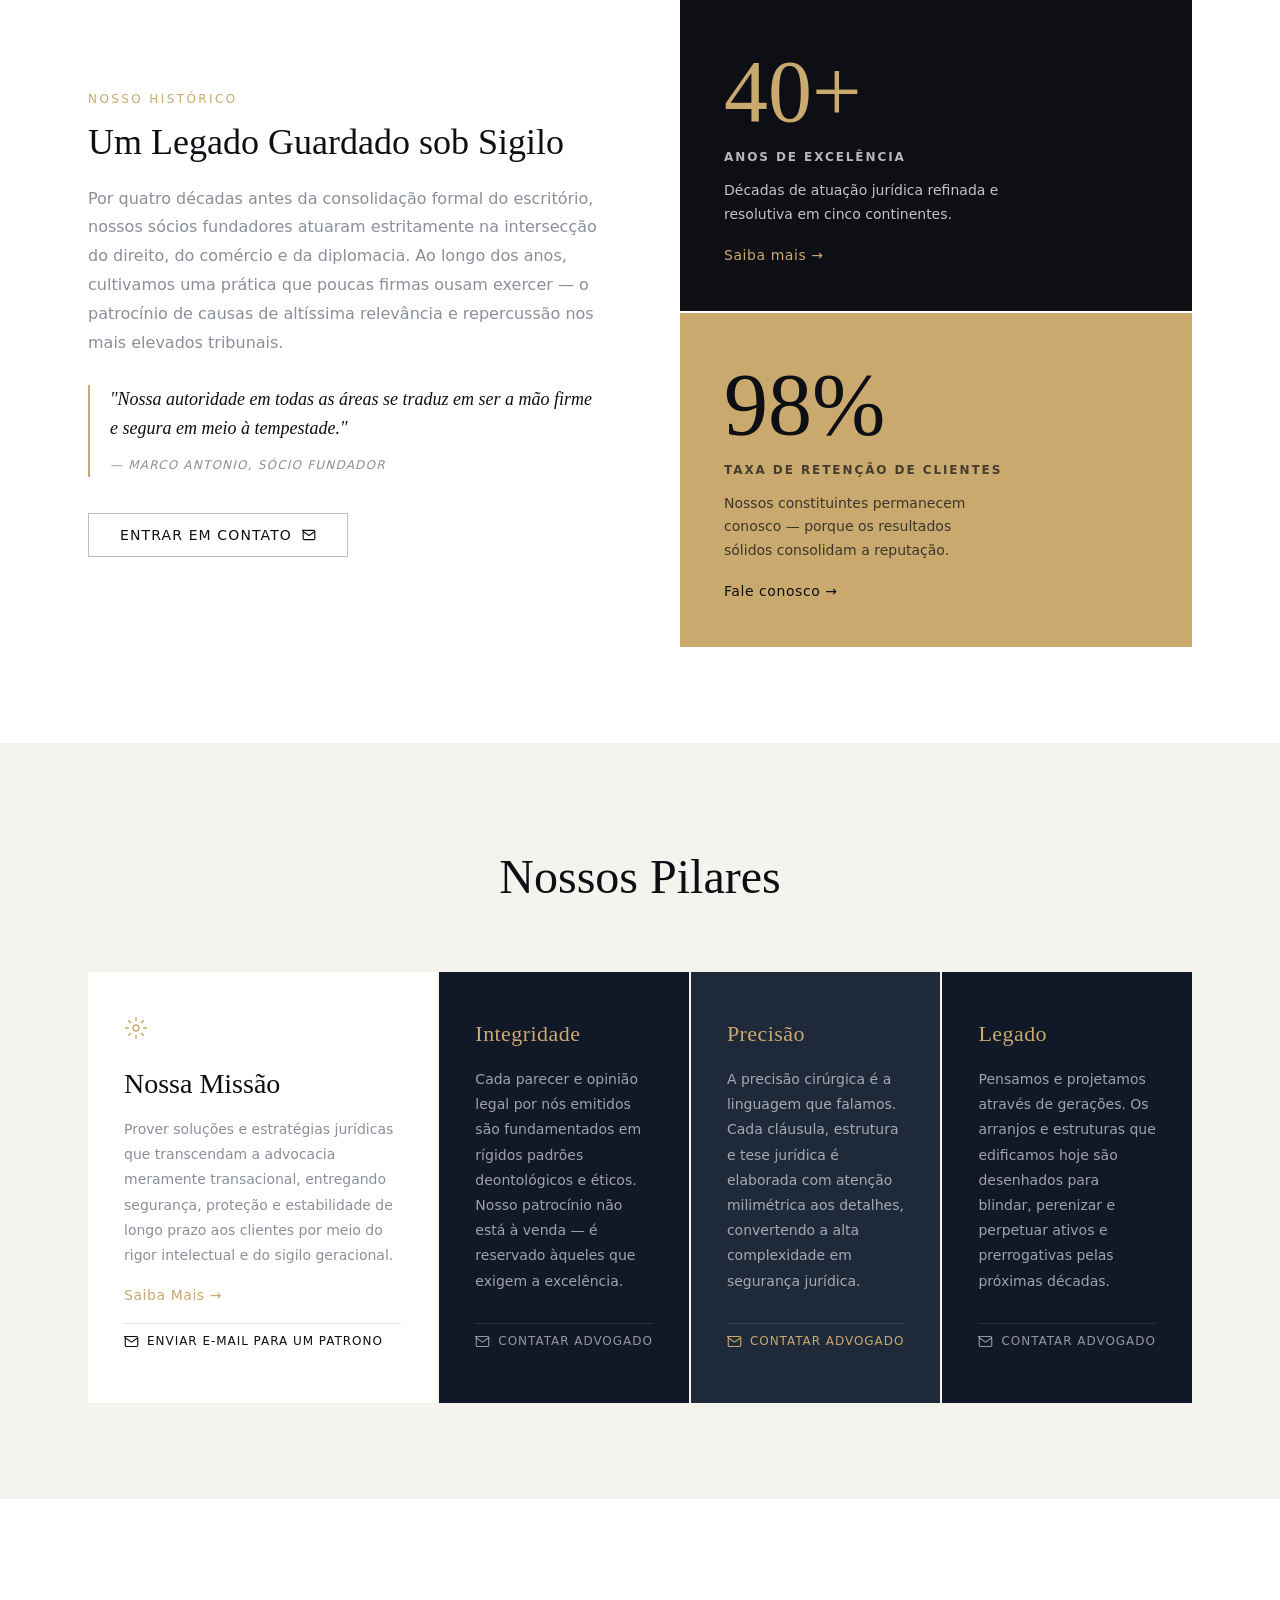
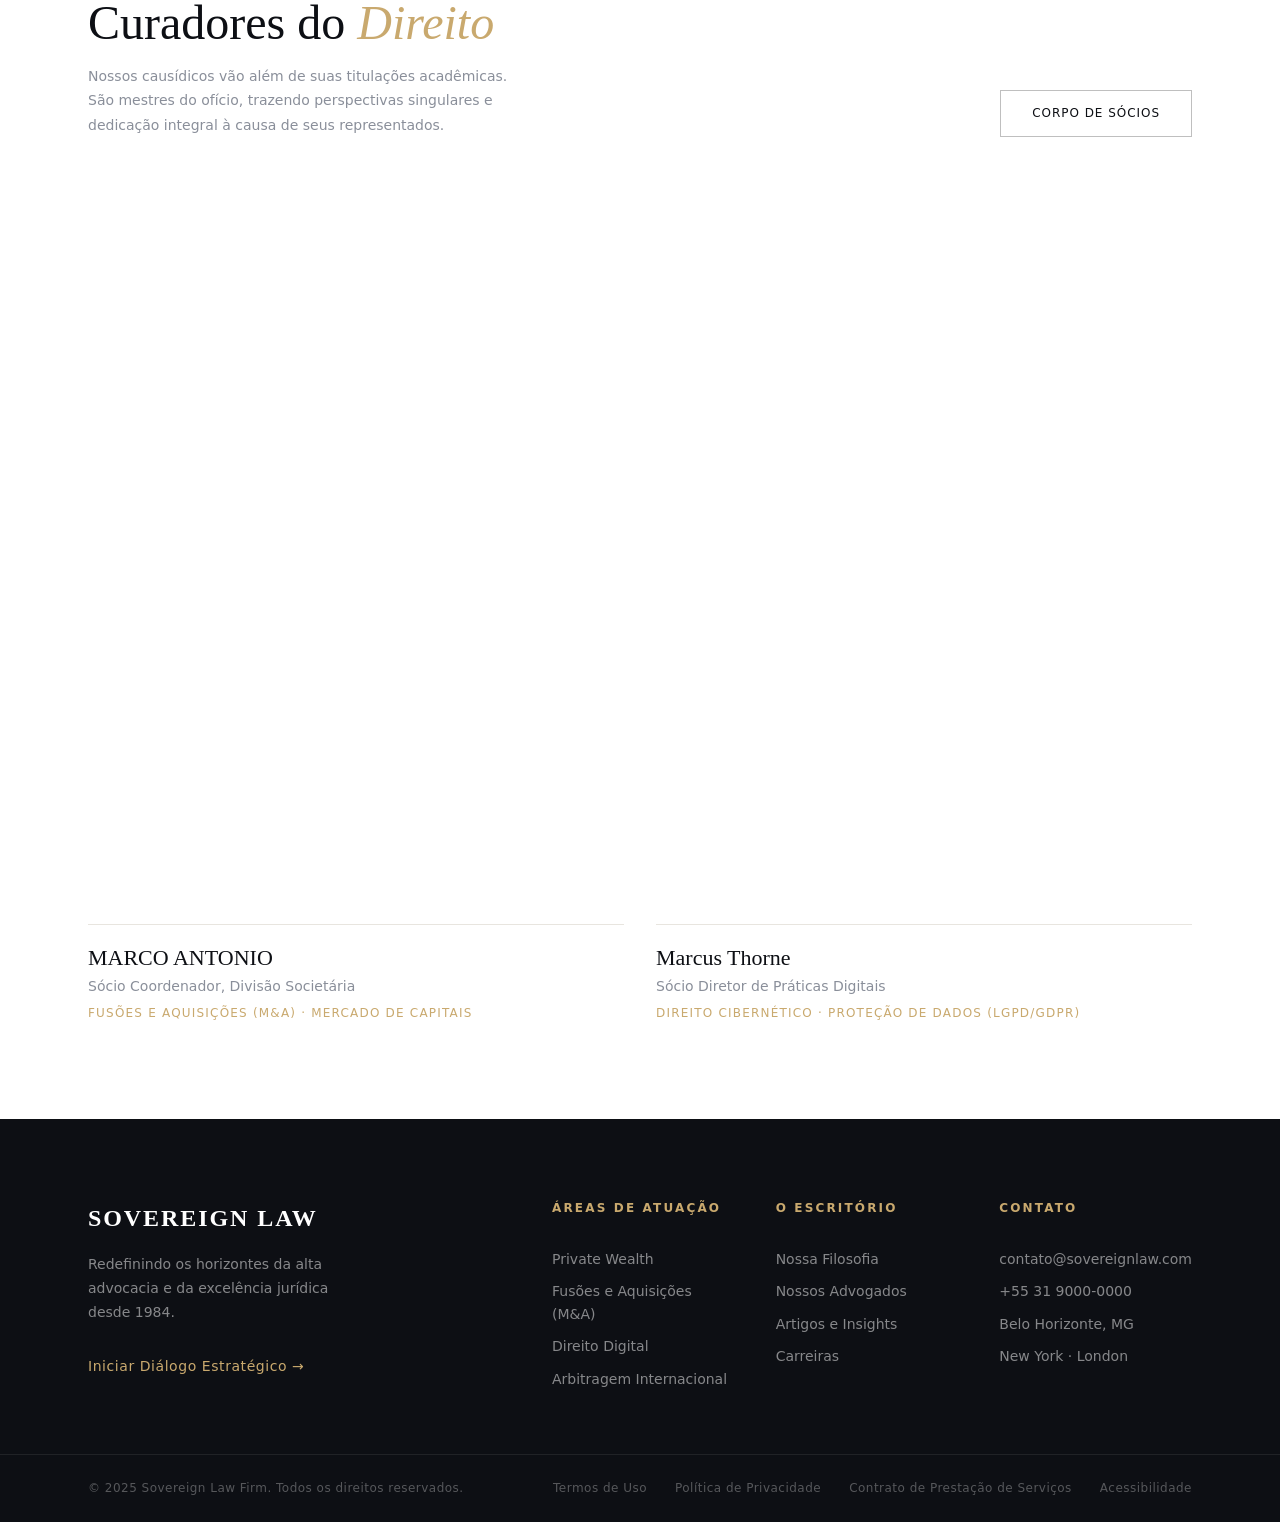
==== commit 9c5b73dc: "Atualizando página e corrigindo menu hambúguer" ====
--- a/index.html
+++ b/index.html
@@ -1,470 +1,500 @@
-<!DOCTYPE html>
-<html lang="en">
-<head>
-  <meta charset="UTF-8">
-  <meta name="viewport" content="width=device-width, initial-scale=1.0">
-  <title>Document</title>
-  <!-- Consolidated styles -->
-  <link rel="stylesheet" href="global.css" />
-</head>
-<body>
-
-  <!-- =====================
-       NAVBAR
-       ===================== -->
-  <header class="navbar" id="navbar">
-    <div class="container navbar__inner">
-      <a href="#" class="navbar__brand">
-        <span class="navbar__brand-name">Sovereign Law</span>
-      </a>
-      <nav class="navbar__links" aria-label="Navegação principal">
-        <a href="#expertise" class="navbar__link">Áreas de Atuação</a>
-        <a href="#attorneys" class="navbar__link">Advogados</a>
-        <a href="#insights" class="navbar__link">Artigos e Insights</a>
-        <a href="#profile" class="navbar__link">O Escritório</a>
-      </nav>
-      <div class="navbar__actions">
-        <button class="navbar__search" aria-label="Pesquisar">
-          <svg width="18" height="18" viewBox="0 0 24 24" fill="none" stroke="currentColor" stroke-width="1.8">
-            <circle cx="11" cy="11" r="7"/><path d="M21 21l-4.35-4.35"/>
-          </svg>
-        </button>
-        <button
-          class="btn-primary navbar__cta"
-          onclick="openEmailModal('Consulta Privada', 'Solicitar uma consulta', 'Fale diretamente com um de nossos sócios. Toda consulta é tratada com discrição absoluta.')"
-        >Agendar Consulta Privada</button>
-        <a href="traducaoIngles.html" class="btn-ghost-dark navbar__lang-switch" aria-label="Mudar para Inglês">EN</a>
-      </div>
-      <button class="navbar__hamburger" aria-label="Menu" id="hamburger">
-        <span></span><span></span><span></span>
-      </button>
-    </div>
-  </header>
-
-  <!-- =====================
-       HERO
-       ===================== -->
-  <section class="hero" id="home">
-    <div class="hero__bg">
-      <div class="hero__bg-image" aria-hidden="true"></div>
-      <div class="hero__bg-overlay" aria-hidden="true"></div>
-      <div class="hero__bg-grain" aria-hidden="true"></div>
-    </div>
-    <div class="hero__side-label" aria-hidden="true"><span>Fundado em 1984</span></div>
-    <div class="container hero__content">
-      <div class="hero__text">
-        <p class="eyebrow hero__eyebrow">Assessoria Jurídica de Alta Linha</p>
-        <h1 class="hero__headline">A Soberania da<br><em>Excelência.</em></h1>
-        <p class="hero__body">
-          No Sovereign Law, redefinimos a advocacia estratégica por meio do rigor técnico, da precisão meticulosa e do compromisso inabalável com os interesses globais de nossos constituintes.
-        </p>
-        <div class="hero__actions">
-          <button
-            class="btn-primary"
-            onclick="openEmailModal('Consulta Inicial', 'Explorar nossa expertise', 'Conte-nos sobre seu desafio jurídico. Nossos sócios revisarão pessoalmente cada solicitação.')"
-          >Conheça Nossas Especialidades</button>
-          <button
-            class="btn-outline"
-            onclick="document.getElementById('about').scrollIntoView({behavior:'smooth'})"
-          >Nossa Filosofia →</button>
-        </div>
-      </div>
-      <div class="hero__visual" aria-hidden="true">
-        <svg class="hero__scales" viewBox="0 0 220 280" fill="none" xmlns="http://www.w3.org/2000/svg">
-          <line x1="110" y1="20" x2="110" y2="260" stroke="rgba(201,169,110,0.3)" stroke-width="1"/>
-          <line x1="30" y1="80" x2="190" y2="80" stroke="rgba(201,169,110,0.5)" stroke-width="1"/>
-          <line x1="30" y1="80" x2="60" y2="130" stroke="rgba(201,169,110,0.4)" stroke-width="1"/>
-          <line x1="190" y1="80" x2="160" y2="118" stroke="rgba(201,169,110,0.4)" stroke-width="1"/>
-          <ellipse cx="45" cy="138" rx="28" ry="10" stroke="rgba(201,169,110,0.6)" stroke-width="1" fill="rgba(201,169,110,0.06)"/>
-          <ellipse cx="168" cy="125" rx="28" ry="10" stroke="rgba(201,169,110,0.6)" stroke-width="1" fill="rgba(201,169,110,0.06)"/>
-          <circle cx="110" cy="20" r="4" fill="rgba(201,169,110,0.7)"/>
-          <rect x="96" y="258" width="28" height="4" fill="rgba(201,169,110,0.4)" rx="1"/>
-        </svg>
-      </div>
-    </div>
-    <div class="hero__scroll" aria-hidden="true">
-      <span class="hero__scroll-line"></span>
-      <span class="hero__scroll-text">role para continuar</span>
-    </div>
-  </section>
-
-  <!-- =====================
-       STRATEGIC DOMAINS
-       ===================== -->
-  <section class="domains" id="expertise">
-    <div class="container">
-      <div class="domains__header reveal">
-        <div>
-          <p class="eyebrow">Áreas de Prática</p>
-          <h2 class="domains__title">Prática Estratégica</h2>
-          <p class="domains__sub">Navegamos pelos cenários jurídicos mais complexos fundindo a tradição clássica do direito à inovação estratégica contemporânea.</p>
-        </div>
-        <a href="#" class="domains__all-link">Todas as Áreas de Atuação →</a>
-      </div>
-      <div class="domains__grid">
-        <article class="domain-card domain-card--featured reveal">
-          <div class="domain-card__icon">
-            <svg width="28" height="28" viewBox="0 0 24 24" fill="none" stroke="currentColor" stroke-width="1.4">
-              <path d="M12 2L2 7l10 5 10-5-10-5z"/><path d="M2 17l10 5 10-5"/><path d="M2 12l10 5 10-5"/>
-            </svg>
-          </div>
-          <h3 class="domain-card__title">Gestão Patrimonial Familiar (Private Wealth)</h3>
-          <p class="domain-card__desc">Preservação de legados por meio de estruturas sofisticadas de trust, holdings e planejamento sucessório global sob medida para indivíduos de altíssimo patrimônio líquido.</p>
-          <button class="domain-card__btn" onclick="openEmailModal('Private Wealth', 'Consulta sobre Private Wealth', 'Nossos especialistas em patrimônio privado estão prontos para atendê-lo com total discrição.')">
-            Consultar um advogado
-            <svg width="14" height="14" viewBox="0 0 24 24" fill="none" stroke="currentColor" stroke-width="2"><path d="M5 12h14M12 5l7 7-7 7"/></svg>
-          </button>
-        </article>
-        <article class="domain-card reveal">
-          <div class="domain-card__icon">
-            <svg width="22" height="22" viewBox="0 0 24 24" fill="none" stroke="currentColor" stroke-width="1.4">
-              <rect x="2" y="7" width="20" height="14" rx="2"/><path d="M16 21V5a2 2 0 00-2-2h-4a2 2 0 00-2 2v16"/>
-            </svg>
-          </div>
-          <h3 class="domain-card__title">Fusões e Aquisições (Corporate M&amp;A)</h3>
-          <p class="domain-card__desc">Condução de transações transfronteiriças, reestruturações societárias e operações de alta complexidade com precisão arquitetônica.</p>
-          <button class="domain-card__btn domain-card__btn--dark" onclick="openEmailModal('Corporate M&A', 'Consulta sobre Corporate M&A', 'Especialistas em fusões e aquisições transfronteiriças.')">
-            Consultar um advogado
-            <svg width="14" height="14" viewBox="0 0 24 24" fill="none" stroke="currentColor" stroke-width="2"><path d="M5 12h14M12 5l7 7-7 7"/></svg>
-          </button>
-        </article>
-        <article class="domain-card reveal">
-          <div class="domain-card__icon">
-            <svg width="22" height="22" viewBox="0 0 24 24" fill="none" stroke="currentColor" stroke-width="1.4">
-              <path d="M12 22s8-4 8-10V5l-8-3-8 3v7c0 6 8 10 8 10z"/>
-            </svg>
-          </div>
-          <h3 class="domain-card__title">Direito Digital e Cibernético</h3>
-          <p class="domain-card__desc">Defesa e blindagem jurídica de ativos digitais face a litígios globais de segurança da informação e marcos regulatórios complexos.</p>
-          <button class="domain-card__btn domain-card__btn--dark" onclick="openEmailModal('Cyber Law', 'Consulta sobre Cyber Law', 'Proteção jurídica digital de alto nível para corporações e indivíduos.')">
-            Consultar um advogado
-            <svg width="14" height="14" viewBox="0 0 24 24" fill="none" stroke="currentColor" stroke-width="2"><path d="M5 12h14M12 5l7 7-7 7"/></svg>
-          </button>
-        </article>
-        <article class="domain-card reveal">
-          <div class="domain-card__icon">
-            <svg width="22" height="22" viewBox="0 0 24 24" fill="none" stroke="currentColor" stroke-width="1.4">
-              <circle cx="12" cy="12" r="10"/><path d="M2 12h20M12 2a15.3 15.3 0 010 20M12 2a15.3 15.3 0 000 20"/>
-            </svg>
-          </div>
-          <h3 class="domain-card__title">Arbitragem Internacional</h3>
-          <p class="domain-card__desc">Resolução estratégica de disputas e controvérsias internacionais perante as principais cortes de arbitragem do mundo.</p>
-          <button class="domain-card__btn domain-card__btn--dark" onclick="openEmailModal('Arbitragem Internacional', 'Consulta sobre Arbitragem', 'Resolução de disputas internacionais com experiência comprovada.')">
-            Consultar um advogado
-            <svg width="14" height="14" viewBox="0 0 24 24" fill="none" stroke="currentColor" stroke-width="2"><path d="M5 12h14M12 5l7 7-7 7"/></svg>
-          </button>
-        </article>
-      </div>
-    </div>
-  </section>
-
-  <!-- =====================
-       TESTIMONIAL
-       ===================== -->
-  <section class="testimonial" id="about">
-    <div class="container testimonial__inner">
-      <div class="testimonial__label reveal">
-        <p class="eyebrow">Perspectiva dos Constituintes</p>
-        <h2 class="testimonial__headline">A marca de uma<br>verdadeira parceria.</h2>
-        <div class="testimonial__nav">
-          <button class="testimonial__arrow" id="tPrev" aria-label="Anterior">←</button>
-          <button class="testimonial__arrow" id="tNext" aria-label="Próximo">→</button>
-        </div>
-      </div>
-      <div class="testimonial__quotes" id="tQuotes">
-        <blockquote class="testimonial__quote active">
-          <p class="testimonial__text">"O Sovereign Law não apenas presta consultoria jurídica; eles entregam clareza e direção em meio às oscilações mais caóticas do mercado econômico. A sua abordagem técnica é tanto uma arte quanto uma ciência."</p>
-          <footer class="testimonial__author">
-            <div class="testimonial__avatar"></div>
-            <div>
-              <strong class="testimonial__name">Marcus Aurelius Thorne</strong>
-              <span class="testimonial__role">Diretor Executivo, Thorne Capital Partners</span>
-            </div>
-          </footer>
-        </blockquote>
-        <blockquote class="testimonial__quote">
-          <p class="testimonial__text">"Em quarenta anos operando no comércio internacional, nunca encontrei um escritório que unisse o domínio técnico das leis a uma parceria estratégica genuína da maneira que o Sovereign faz."</p>
-          <footer class="testimonial__author">
-            <div class="testimonial__avatar testimonial__avatar--2"></div>
-            <div>
-              <strong class="testimonial__name">Isabelle Beaumont-Leclair</strong>
-              <span class="testimonial__role">Fundadora, BL Family Office</span>
-            </div>
-          </footer>
-        </blockquote>
-      </div>
-      <div class="testimonial__cta reveal">
-        <button class="btn-outline testimonial__email-btn" onclick="openEmailModal('Parceria Estratégica', 'Torne-se um cliente', 'Fale com um sócio sobre como podemos ser o parceiro estratégico que sua empresa precisa.')">
-          Contatar um dos Sócios
-        </button>
-      </div>
-    </div>
-  </section>
-
-  <!-- =====================
-       DISCRETION CTA
-       ===================== -->
-  <section class="discretion">
-    <div class="container discretion__inner">
-      <div class="discretion__text reveal">
-        <h2 class="discretion__headline">A discrição é a<br>máxima sofisticação.</h2>
-        <p class="discretion__sub">Inicie um diálogo reservado com nossos sócios seniores para alinhar seus objetivos estratégicos. Cada consulta é tutelada sob absoluto sigilo profissional e confidencialidade.</p>
-      </div>
-      <div class="discretion__actions reveal">
-        <button class="btn-primary" onclick="openEmailModal('Reunião Privada', 'Agendar reunião privada', 'Fale diretamente com um sócio sênior. Sua solicitação será tratada com absoluto sigilo.')">
-          Agendar Reunião Estratégica
-        </button>
-        <button class="btn-ghost-dark" onclick="openEmailModal('Perfil da Firma', 'Solicitar perfil da firma', 'Enviaremos nossa apresentação institucional de forma confidencial.')">
-          Baixar Perfil Institucional
-        </button>
-      </div>
-    </div>
-  </section>
-
-  <!-- =====================
-       LEGACY & STATS
-       ===================== -->
-  <section class="legacy" id="profile">
-    <div class="container legacy__inner">
-      <div class="legacy__text reveal">
-        <p class="eyebrow">Nosso Histórico</p>
-        <h2 class="legacy__title">Um Legado Guardado sob Sigilo</h2>
-        <p class="legacy__body">Por quatro décadas antes da consolidação formal do escritório, nossos sócios fundadores atuaram estritamente na intersecção do direito, do comércio e da diplomacia. Ao longo dos anos, cultivamos uma prática que poucas firmas ousam exercer — o patrocínio de causas de altíssima relevância e repercussão nos mais elevados tribunais.</p>
-        <blockquote class="legacy__quote">
-          <p>"Nossa autoridade em todas as áreas se traduz em ser a mão firme e segura em meio à tempestade."</p>
-          <cite>— MARCO ANTONIO, Sócio Fundador</cite>
-        </blockquote>
-        <button class="btn-ghost-dark legacy__email-btn" onclick="openEmailModal('Contato Geral', 'Fale com nossa equipe', 'Nossa equipe responderá em até 24 horas com total discrição.')">
-          Entrar em Contato
-          <svg width="14" height="14" viewBox="0 0 24 24" fill="none" stroke="currentColor" stroke-width="2">
-            <path d="M4 4h16c1.1 0 2 .9 2 2v12c0 1.1-.9 2-2 2H4c-1.1 0-2-.9-2-2V6c0-1.1.9-2-2-2z"/>
-            <polyline points="22,6 12,13 2,6"/>
-          </svg>
-        </button>
-      </div>
-      <div class="legacy__stats">
-        <div class="legacy__stat-card legacy__stat-card--dark reveal">
-          <span class="legacy__stat-number">40+</span>
-          <span class="legacy__stat-label">Anos de Excelência</span>
-          <p class="legacy__stat-desc">Décadas de atuação jurídica refinada e resolutiva em cinco continentes.</p>
-          <button class="legacy__stat-btn" onclick="openEmailModal('Nossa História', 'Saiba mais sobre nossa história', 'Entre em contato para conhecer melhor nossa trajetória e filosofia.')">Saiba mais →</button>
-        </div>
-        <div class="legacy__stat-card legacy__stat-card--gold reveal">
-          <span class="legacy__stat-number">98%</span>
-          <span class="legacy__stat-label">Taxa de Retenção de Clientes</span>
-          <p class="legacy__stat-desc">Nossos constituintes permanecem conosco — porque os resultados sólidos consolidam a reputação.</p>
-          <button class="legacy__stat-btn legacy__stat-btn--dark" onclick="openEmailModal('Resultados', 'Fale sobre seus objetivos', 'Nossos sócios analisarão seu caso pessoalmente.')">Fale conosco →</button>
-        </div>
-      </div>
-    </div>
-  </section>
-
-  <!-- =====================
-       FOUNDATIONS
-       ===================== -->
-  <section class="foundations">
-    <div class="container">
-      <div class="foundations__header reveal">
-        <h2 class="foundations__title">Nossos Pilares</h2>
-      </div>
-      <div class="foundations__grid">
-        <div class="foundation-card foundation-card--mission reveal">
-          <div class="foundation-card__icon">
-            <svg width="24" height="24" viewBox="0 0 24 24" fill="none" stroke="currentColor" stroke-width="1.4">
-              <circle cx="12" cy="12" r="3"/>
-              <path d="M12 1v4M12 19v4M4.22 4.22l2.83 2.83M16.95 16.95l2.83 2.83M1 12h4M19 12h4M4.22 19.78l2.83-2.83M16.95 7.05l2.83-2.83"/>
-            </svg>
-          </div>
-          <h3 class="foundation-card__title">Nossa Missão</h3>
-          <p class="foundation-card__body">Prover soluções e estratégias jurídicas que transcendam a advocacia meramente transacional, entregando segurança, proteção e estabilidade de longo prazo aos clientes por meio do rigor intelectual e do sigilo geracional.</p>
-          <a href="#" class="foundation-card__link">Saiba Mais →</a>
-          <button class="foundation-card__email" onclick="openEmailModal('Nossa Missão', 'Conhecer nossa missão', 'Fale conosco para entender como nossa filosofia pode servir seus interesses.')">
-            <svg width="15" height="15" viewBox="0 0 24 24" fill="none" stroke="currentColor" stroke-width="1.8"><path d="M4 4h16c1.1 0 2 .9 2 2v12c0 1.1-.9 2-2 2H4c-1.1 0-2-.9-2-2V6c0-1.1.9-2-2-2z"/><polyline points="22,6 12,13 2,6"/></svg>
-            Enviar e-mail para um patrono
-          </button>
-        </div>
-        <div class="foundation-card foundation-card--value reveal">
-          <h3 class="foundation-card__value-name">Integridade</h3>
-          <p class="foundation-card__body">Cada parecer e opinião legal por nós emitidos são fundamentados em rígidos padrões deontológicos e éticos. Nosso patrocínio não está à venda — é reservado àqueles que exigem a excelência.</p>
-          <button class="foundation-card__email foundation-card__email--light" onclick="openEmailModal('Integridade', 'Falar sobre integridade e valores', 'Nossa equipe estará pronta para esclarecer nossa abordagem ética.')">
-            <svg width="15" height="15" viewBox="0 0 24 24" fill="none" stroke="currentColor" stroke-width="1.8"><path d="M4 4h16c1.1 0 2 .9 2 2v12c0 1.1-.9 2-2 2H4c-1.1 0-2-.9-2-2V6c0-1.1.9-2-2-2z"/><polyline points="22,6 12,13 2,6"/></svg>
-            Contatar Advogado
-          </button>
-        </div>
-        <div class="foundation-card foundation-card--value foundation-card--value-active reveal">
-          <h3 class="foundation-card__value-name">Precisão</h3>
-          <p class="foundation-card__body">A precisão cirúrgica é a linguagem que falamos. Cada cláusula, estrutura e tese jurídica é elaborada com atenção milimétrica aos detalhes, convertendo a alta complexidade em segurança jurídica.</p>
-          <button class="foundation-card__email foundation-card__email--gold" onclick="openEmailModal('Precisão', 'Falar sobre nossa precisão jurídica', 'Veja como nossa abordagem meticulosa pode proteger seus interesses.')">
-            <svg width="15" height="15" viewBox="0 0 24 24" fill="none" stroke="currentColor" stroke-width="1.8"><path d="M4 4h16c1.1 0 2 .9 2 2v12c0 1.1-.9 2-2 2H4c-1.1 0-2-.9-2-2V6c0-1.1.9-2-2-2z"/><polyline points="22,6 12,13 2,6"/></svg>
-            Contatar Advogado
-          </button>
-        </div>
-        <div class="foundation-card foundation-card--value reveal">
-          <h3 class="foundation-card__value-name">Legado</h3>
-          <p class="foundation-card__body">Pensamos e projetamos através de gerações. Os arranjos e estruturas que edificamos hoje são desenhados para blindar, perenizar e perpetuar ativos e prerrogativas pelas próximas décadas.</p>
-          <button class="foundation-card__email foundation-card__email--light" onclick="openEmailModal('Legado', 'Proteger seu legado', 'Nossos especialistas em planejamento sucessório estão à sua disposição.')">
-            <svg width="15" height="15" viewBox="0 0 24 24" fill="none" stroke="currentColor" stroke-width="1.8"><path d="M4 4h16c1.1 0 2 .9 2 2v12c0 1.1-.9 2-2 2H4c-1.1 0-2-.9-2-2V6c0-1.1.9-2-2-2z"/><polyline points="22,6 12,13 2,6"/></svg>
-            Contatar Advogado
-          </button>
-        </div>
-      </div>
-    </div>
-  </section>
-
-  <!-- =====================
-       ATTORNEYS
-       ===================== -->
-  <section class="attorneys" id="attorneys">
-    <div class="container">
-      <div class="attorneys__header reveal">
-        <div>
-          <h2 class="attorneys__title">Curadores do <em>Direito</em></h2>
-          <p class="attorneys__sub">Nossos causídicos vão além de suas titulações acadêmicas. São mestres do ofício, trazendo perspectivas singulares e dedicação integral à causa de seus representados.</p>
-        </div>
-        <a href="#" class="btn-ghost-dark attorneys__all-btn">Corpo de Sócios</a>
-      </div>
-      <div class="attorneys__grid">
-        
-        <article class="attorney-card reveal">
-          <div class="attorney-card__photo attorney-card__photo--2">
-            <div class="attorney-card__overlay">
-              <button class="attorney-card__email-btn" onclick="openEmailModal('MARCO ANTONIO', 'Contatar MARCO ANTONIO', 'Lead Counsel em Corporate M&A e Mercado de Capitais.')">
-                <svg width="16" height="16" viewBox="0 0 24 24" fill="none" stroke="currentColor" stroke-width="1.8"><path d="M4 4h16c1.1 0 2 .9 2 2v12c0 1.1-.9 2-2 2H4c-1.1 0-2-.9-2-2V6c0-1.1.9-2-2-2z"/><polyline points="22,6 12,13 2,6"/></svg>
-                Enviar e-mail
-              </button>
-            </div>
-          </div>
-          <div class="attorney-card__info">
-            <h3 class="attorney-card__name">MARCO ANTONIO</h3>
-            <p class="attorney-card__role">Sócio Coordenador, Divisão Societária</p>
-            <p class="attorney-card__spec">Fusões e Aquisições (M&amp;A) · Mercado de Capitais</p>
-          </div>
-        </article>
-        <article class="attorney-card reveal">
-          <div class="attorney-card__photo attorney-card__photo--3">
-            <div class="attorney-card__overlay">
-              <button class="attorney-card__email-btn" onclick="openEmailModal('Marcus Thorne', 'Contatar Marcus Thorne', 'Head of Digital Practice em Cyber Law e Proteção de Dados.')">
-                <svg width="16" height="16" viewBox="0 0 24 24" fill="none" stroke="currentColor" stroke-width="1.8"><path d="M4 4h16c1.1 0 2 .9 2 2v12c0 1.1-.9 2-2 2H4c-1.1 0-2-.9-2-2V6c0-1.1.9-2-2-2z"/><polyline points="22,6 12,13 2,6"/></svg>
-                Enviar e-mail
-              </button>
-            </div>
-          </div>
-          <div class="attorney-card__info">
-            <h3 class="attorney-card__name">Marcus Thorne</h3>
-            <p class="attorney-card__role">Sócio Diretor de Práticas Digitais</p>
-            <p class="attorney-card__spec">Direito Cibernético · Proteção de Dados (LGPD/GDPR)</p>
-          </div>
-        </article>
-      </div>
-    </div>
-  </section>
-
-  <!-- =====================
-       FOOTER
-       ===================== -->
-  <footer class="footer">
-    <div class="container footer__inner">
-      <div class="footer__brand">
-        <span class="footer__brand-name">Sovereign Law</span>
-        <p class="footer__tagline">Redefinindo os horizontes da alta advocacia e da excelência jurídica desde 1984.</p>
-        <button class="footer__cta" onclick="openEmailModal('Consulta Geral', 'Inicie uma conversa', 'Nossa equipe responderá à sua mensagem em até 24 horas com total discrição.')">Iniciar Diálogo Estratégico →</button>
-      </div>
-      <nav class="footer__nav">
-        <div class="footer__nav-col">
-          <h4 class="footer__nav-heading">Áreas de Atuação</h4>
-          <a href="#">Private Wealth</a>
-          <a href="#">Fusões e Aquisições (M&amp;A)</a>
-          <a href="#">Direito Digital</a>
-          <a href="#">Arbitragem Internacional</a>
-        </div>
-        <div class="footer__nav-col">
-          <h4 class="footer__nav-heading">O Escritório</h4>
-          <a href="#">Nossa Filosofia</a>
-          <a href="#">Nossos Advogados</a>
-          <a href="#">Artigos e Insights</a>
-          <a href="#">Carreiras</a>
-        </div>
-        <div class="footer__nav-col">
-          <h4 class="footer__nav-heading">Contato</h4>
-          <a href="mailto:contato@sovereignlaw.com">contato@sovereignlaw.com</a>
-          <a href="tel:+5531900000000">+55 31 9000-0000</a>
-          <a href="#">Belo Horizonte, MG</a>
-          <a href="#">New York · London</a>
-        </div>
-      </nav>
-    </div>
-    <div class="footer__bottom">
-      <div class="container footer__bottom-inner">
-        <span>© 2025 Sovereign Law Firm. Todos os direitos reservados.</span>
-        <div class="footer__legal">
-          <a href="#">Termos de Uso</a>
-          <a href="#">Política de Privacidade</a>
-          <a href="#">Contrato de Prestação de Serviços</a>
-          <a href="#">Acessibilidade</a>
-        </div>
-      </div>
-    </div>
-  </footer>
-
-  <!-- =====================
-       EMAIL MODAL
-       ===================== -->
-  <div class="email-modal-overlay" id="emailModal" role="dialog" aria-modal="true" aria-labelledby="modalTitle">
-    <div class="email-modal">
-      <button class="email-modal__close" onclick="closeEmailModal()" aria-label="Fechar">&#215;</button>
-      <p class="email-modal__eyebrow" id="modalContext">Consulta Particular</p>
-      <h2 class="email-modal__title" id="modalTitle">Fale com um sócio</h2>
-      <p class="email-modal__sub" id="modalSub">Toda consulta é tratada com absoluta discrição. Responderemos em até 24 horas.</p>
-      <form onsubmit="submitEmail(event)">
-        <input type="text"  name="name"    placeholder="Seu nome completo"    required autocomplete="name" />
-        <input type="email" name="email"   placeholder="E-mail corporativo"   required autocomplete="email" />
-        <input type="tel"   name="phone"   placeholder="Telefone (opcional)"          autocomplete="tel" />
-        <select name="area" required>
-          <option value="" disabled selected>Área de interesse jurídica</option>
-          <option value="private-wealth">Gestão Patrimonial (Private Wealth)</option>
-          <option value="corporate-ma">Fusões e Aquisições (Corporate M&amp;A)</option>
-          <option value="cyber-law">Direito Digital e Cibernético</option>
-          <option value="arbitration">Arbitragem Internacional</option>
-          <option value="other">Outra demanda consultiva/contenciosa</option>
-        </select>
-        <textarea name="message" placeholder="Descreva sucintamente o escopo ou a sua necessidade jurídica…"></textarea>
-        <button type="submit" class="email-modal__submit">Enviar Mensagem Confidencial</button>
-      </form>
-      <p class="email-modal__privacy">🔒 Seus dados estão resguardados sob sigilo profissional e estrita política de privacidade.</p>
-    </div>
-  </div>
-
-  <div class="gallery-overlay" id="galleryOverlay" role="dialog" aria-modal="true" aria-labelledby="galleryTitle">
-    <div class="gallery-modal">
-      <button class="gallery-modal__close" onclick="closeGalleryModal()" aria-label="Fechar galeria">&#215;</button>
-      <div class="gallery-modal__header">
-        <p class="eyebrow">Galeria de Advogados</p>
-        <h2 class="gallery-modal__title" id="galleryTitle">Conheça nosso corpo jurídico</h2>
-        <p class="gallery-modal__desc">Veja outros perfis e imagens dos nossos advogados sem sair da página principal.</p>
-      </div>
-      <div class="gallery-modal__grid">
-        <figure class="gallery-card">
-          <div class="gallery-card__img" style="background-image:url('https://images.unsplash.com/photo-1500648767791-00dcc994a43e?w=900&q=80')"></div>
-          <figcaption>MARCO ANTONIO</figcaption>
-        </figure>
-        <figure class="gallery-card">
-          <div class="gallery-card__img" style="background-image:url('https://images.unsplash.com/photo-1560250097-0b93528c311a?w=900&q=80')"></div>
-          <figcaption>Marcus Thorne</figcaption>
-        </figure>
-        <figure class="gallery-card">
-          <div class="gallery-card__img" style="background-image:url('https://images.unsplash.com/photo-1551806230-e0d80a6876c9?w=900&q=80')"></div>
-          <figcaption>Sophia Delacroix</figcaption>
-        </figure>
-        <figure class="gallery-card">
-          <div class="gallery-card__img" style="background-image:url('https://images.unsplash.com/photo-1542744173-8e7e53415bb0?w=900&q=80')"></div>
-          <figcaption>Ana Tavarez</figcaption>
-        </figure>
-      </div>
-    </div>
-  </div>
-
-  <!-- JAVASCRIPT -->   
-  <script src="index.js"></script>
-
-</body>
+<!DOCTYPE html>
+<html lang="pt-BR">
+<head>
+  <meta charset="UTF-8">
+  <meta name="viewport" content="width=device-width, initial-scale=1.0">
+  <title>Sovereign Law — Advocacia de Excelência e Alta Estratégia</title>
+  <meta name="description" content="Sovereign Law é um escritório de advocacia premium especializado em Gestão Patrimonial (Private Wealth), Fusões e Aquisições (Corporate M&A), Direito Digital e Arbitragem Internacional. Redefinindo horizontes jurídicos desde 1984." />
+  <link rel="canonical" href="https://sovereignlaw.com/" />
+
+  <!-- Open Graph / Facebook / LinkedIn -->
+  <meta property="og:type" content="website" />
+  <meta property="og:url" content="https://sovereignlaw.com/" />
+  <meta property="og:title" content="Sovereign Law — Advocacia de Excelência e Alta Estratégia" />
+  <meta property="og:description" content="Assessoria jurídica estratégica de alta linha com rigor técnico, precisão meticulosa e compromisso inabalável." />
+  <meta property="og:image" content="https://sovereignlaw.com/assets/og-image.jpg" />
+
+  <!-- Twitter -->
+  <meta name="twitter:card" content="summary_large_image" />
+  <meta name="twitter:url" content="https://sovereignlaw.com/" />
+  <meta name="twitter:title" content="Sovereign Law — Advocacia de Excelência e Alta Estratégia" />
+  <meta name="twitter:description" content="Assessoria jurídica estratégica de alta linha com rigor técnico, precisão meticulosa e compromisso inabalável." />
+  <meta name="twitter:image" content="https://sovereignlaw.com/assets/og-image.jpg" />
+
+  <!-- Consolidated styles -->
+  <link rel="stylesheet" href="global.css" />
+</head>
+<body>
+  <a href="#main-content" class="skip-link">Pular para o conteúdo principal</a>
+
+  <!-- =====================
+       NAVBAR
+       ===================== -->
+  <header class="navbar" id="navbar">
+    <div class="container navbar__inner">
+      <a href="#" class="navbar__brand">
+        <span class="navbar__brand-name">Sovereign Law</span>
+      </a>
+      <div class="navbar__menu" id="navbarMenu">
+        <nav class="navbar__links" aria-label="Navegação principal">
+          <a href="#expertise" class="navbar__link">Áreas de Atuação</a>
+          <a href="#attorneys" class="navbar__link">Advogados</a>
+          <a href="#insights" class="navbar__link">Artigos e Insights</a>
+          <a href="#profile" class="navbar__link">O Escritório</a>
+        </nav>
+        <div class="navbar__actions">
+          <button class="navbar__search" aria-label="Pesquisar">
+            <svg width="18" height="18" viewBox="0 0 24 24" fill="none" stroke="currentColor" stroke-width="1.8">
+              <circle cx="11" cy="11" r="7"/><path d="M21 21l-4.35-4.35"/>
+            </svg>
+          </button>
+          <button
+            class="btn-primary navbar__cta"
+            onclick="openEmailModal('Consulta Privada', 'Solicitar uma consulta', 'Fale diretamente com um de nossos sócios. Toda consulta é tratada com discrição absoluta.')"
+          >Agendar Consulta Privada</button>
+          <a href="traducaoIngles.html" class="btn-ghost-dark navbar__lang-switch" aria-label="Mudar para Inglês">EN</a>
+        </div>
+      </div>
+      <button class="navbar__hamburger" aria-label="Menu" id="hamburger">
+        <span></span><span></span><span></span>
+      </button>
+    </div>
+  </header>
+
+  <!-- =====================
+       HERO
+       ===================== -->
+  <main id="main-content">
+    <section class="hero" id="home">
+      <div class="hero__bg">
+        <div class="hero__bg-image" aria-hidden="true"></div>
+        <div class="hero__bg-overlay" aria-hidden="true"></div>
+        <div class="hero__bg-grain" aria-hidden="true"></div>
+      </div>
+      <div class="hero__side-label" aria-hidden="true"><span>Fundado em <time datetime="1984">1984</time></span></div>
+    <div class="container hero__content">
+      <div class="hero__text">
+        <p class="eyebrow hero__eyebrow">Assessoria Jurídica de Alta Linha</p>
+        <h1 class="hero__headline">A Soberania da<br><em>Excelência.</em></h1>
+        <p class="hero__body">
+          No Sovereign Law, redefinimos a advocacia estratégica por meio do rigor técnico, da precisão meticulosa e do compromisso inabalável com os interesses globais de nossos constituintes.
+        </p>
+        <div class="hero__actions">
+          <button
+            class="btn-primary"
+            onclick="openEmailModal('Consulta Inicial', 'Explorar nossa expertise', 'Conte-nos sobre seu desafio jurídico. Nossos sócios revisarão pessoalmente cada solicitação.')"
+          >Conheça Nossas Especialidades</button>
+          <button
+            class="btn-outline"
+            onclick="document.getElementById('about').scrollIntoView({behavior:'smooth'})"
+          >Nossa Filosofia →</button>
+        </div>
+      </div>
+      <div class="hero__visual" aria-hidden="true">
+        <svg class="hero__scales" viewBox="0 0 220 280" fill="none" xmlns="http://www.w3.org/2000/svg">
+          <line x1="110" y1="20" x2="110" y2="260" stroke="rgba(201,169,110,0.3)" stroke-width="1"/>
+          <line x1="30" y1="80" x2="190" y2="80" stroke="rgba(201,169,110,0.5)" stroke-width="1"/>
+          <line x1="30" y1="80" x2="60" y2="130" stroke="rgba(201,169,110,0.4)" stroke-width="1"/>
+          <line x1="190" y1="80" x2="160" y2="118" stroke="rgba(201,169,110,0.4)" stroke-width="1"/>
+          <ellipse cx="45" cy="138" rx="28" ry="10" stroke="rgba(201,169,110,0.6)" stroke-width="1" fill="rgba(201,169,110,0.06)"/>
+          <ellipse cx="168" cy="125" rx="28" ry="10" stroke="rgba(201,169,110,0.6)" stroke-width="1" fill="rgba(201,169,110,0.06)"/>
+          <circle cx="110" cy="20" r="4" fill="rgba(201,169,110,0.7)"/>
+          <rect x="96" y="258" width="28" height="4" fill="rgba(201,169,110,0.4)" rx="1"/>
+        </svg>
+      </div>
+    </div>
+    <div class="hero__scroll" aria-hidden="true">
+      <span class="hero__scroll-line"></span>
+      <span class="hero__scroll-text">role para continuar</span>
+    </div>
+  </section>
+
+  <!-- =====================
+       STRATEGIC DOMAINS
+       ===================== -->
+  <section class="domains" id="expertise">
+    <div class="container">
+      <div class="domains__header reveal">
+        <div>
+          <p class="eyebrow">Áreas de Prática</p>
+          <h2 class="domains__title">Prática Estratégica</h2>
+          <p class="domains__sub">Navegamos pelos cenários jurídicos mais complexos fundindo a tradição clássica do direito à inovação estratégica contemporânea.</p>
+        </div>
+        <a href="#" class="domains__all-link">Todas as Áreas de Atuação →</a>
+      </div>
+      <div class="domains__grid">
+        <article class="domain-card domain-card--featured reveal">
+          <div class="domain-card__icon">
+            <svg width="28" height="28" viewBox="0 0 24 24" fill="none" stroke="currentColor" stroke-width="1.4">
+              <path d="M12 2L2 7l10 5 10-5-10-5z"/><path d="M2 17l10 5 10-5"/><path d="M2 12l10 5 10-5"/>
+            </svg>
+          </div>
+          <h3 class="domain-card__title">Gestão Patrimonial Familiar (Private Wealth)</h3>
+          <p class="domain-card__desc">Preservação de legados por meio de estruturas sofisticadas de trust, holdings e planejamento sucessório global sob medida para indivíduos de altíssimo patrimônio líquido.</p>
+          <button class="domain-card__btn" onclick="openEmailModal('Private Wealth', 'Consulta sobre Private Wealth', 'Nossos especialistas em patrimônio privado estão prontos para atendê-lo com total discrição.')">
+            Consultar um advogado
+            <svg width="14" height="14" viewBox="0 0 24 24" fill="none" stroke="currentColor" stroke-width="2"><path d="M5 12h14M12 5l7 7-7 7"/></svg>
+          </button>
+        </article>
+        <article class="domain-card reveal">
+          <div class="domain-card__icon">
+            <svg width="22" height="22" viewBox="0 0 24 24" fill="none" stroke="currentColor" stroke-width="1.4">
+              <rect x="2" y="7" width="20" height="14" rx="2"/><path d="M16 21V5a2 2 0 00-2-2h-4a2 2 0 00-2 2v16"/>
+            </svg>
+          </div>
+          <h3 class="domain-card__title">Fusões e Aquisições (Corporate M&amp;A)</h3>
+          <p class="domain-card__desc">Condução de transações transfronteiriças, reestruturações societárias e operações de alta complexidade com precisão arquitetônica.</p>
+          <button class="domain-card__btn domain-card__btn--dark" onclick="openEmailModal('Corporate M&A', 'Consulta sobre Corporate M&A', 'Especialistas em fusões e aquisições transfronteiriças.')">
+            Consultar um advogado
+            <svg width="14" height="14" viewBox="0 0 24 24" fill="none" stroke="currentColor" stroke-width="2"><path d="M5 12h14M12 5l7 7-7 7"/></svg>
+          </button>
+        </article>
+        <article class="domain-card reveal">
+          <div class="domain-card__icon">
+            <svg width="22" height="22" viewBox="0 0 24 24" fill="none" stroke="currentColor" stroke-width="1.4">
+              <path d="M12 22s8-4 8-10V5l-8-3-8 3v7c0 6 8 10 8 10z"/>
+            </svg>
+          </div>
+          <h3 class="domain-card__title">Direito Digital e Cibernético</h3>
+          <p class="domain-card__desc">Defesa e blindagem jurídica de ativos digitais face a litígios globais de segurança da informação e marcos regulatórios complexos.</p>
+          <button class="domain-card__btn domain-card__btn--dark" onclick="openEmailModal('Cyber Law', 'Consulta sobre Cyber Law', 'Proteção jurídica digital de alto nível para corporações e indivíduos.')">
+            Consultar um advogado
+            <svg width="14" height="14" viewBox="0 0 24 24" fill="none" stroke="currentColor" stroke-width="2"><path d="M5 12h14M12 5l7 7-7 7"/></svg>
+          </button>
+        </article>
+        <article class="domain-card reveal">
+          <div class="domain-card__icon">
+            <svg width="22" height="22" viewBox="0 0 24 24" fill="none" stroke="currentColor" stroke-width="1.4">
+              <circle cx="12" cy="12" r="10"/><path d="M2 12h20M12 2a15.3 15.3 0 010 20M12 2a15.3 15.3 0 000 20"/>
+            </svg>
+          </div>
+          <h3 class="domain-card__title">Arbitragem Internacional</h3>
+          <p class="domain-card__desc">Resolução estratégica de disputas e controvérsias internacionais perante as principais cortes de arbitragem do mundo.</p>
+          <button class="domain-card__btn domain-card__btn--dark" onclick="openEmailModal('Arbitragem Internacional', 'Consulta sobre Arbitragem', 'Resolução de disputas internacionais com experiência comprovada.')">
+            Consultar um advogado
+            <svg width="14" height="14" viewBox="0 0 24 24" fill="none" stroke="currentColor" stroke-width="2"><path d="M5 12h14M12 5l7 7-7 7"/></svg>
+          </button>
+        </article>
+      </div>
+    </div>
+  </section>
+
+  <!-- =====================
+       TESTIMONIAL
+       ===================== -->
+  <section class="testimonial" id="about">
+    <div class="container testimonial__inner">
+      <div class="testimonial__label reveal">
+        <p class="eyebrow">Perspectiva dos Constituintes</p>
+        <h2 class="testimonial__headline">A marca de uma<br>verdadeira parceria.</h2>
+        <div class="testimonial__nav">
+          <button class="testimonial__arrow" id="tPrev" aria-label="Anterior">←</button>
+          <button class="testimonial__arrow" id="tNext" aria-label="Próximo">→</button>
+        </div>
+      </div>
+      <div class="testimonial__quotes" id="tQuotes">
+        <blockquote class="testimonial__quote active">
+          <p class="testimonial__text">"O Sovereign Law não apenas presta consultoria jurídica; eles entregam clareza e direção em meio às oscilações mais caóticas do mercado econômico. A sua abordagem técnica é tanto uma arte quanto uma ciência."</p>
+          <footer class="testimonial__author">
+            <div class="testimonial__avatar"></div>
+            <div>
+              <strong class="testimonial__name">Marcus Aurelius Thorne</strong>
+              <span class="testimonial__role">Diretor Executivo, Thorne Capital Partners</span>
+            </div>
+          </footer>
+        </blockquote>
+        <blockquote class="testimonial__quote">
+          <p class="testimonial__text">"Em quarenta anos operando no comércio internacional, nunca encontrei um escritório que unisse o domínio técnico das leis a uma parceria estratégica genuína da maneira que o Sovereign faz."</p>
+          <footer class="testimonial__author">
+            <div class="testimonial__avatar testimonial__avatar--2"></div>
+            <div>
+              <strong class="testimonial__name">Isabelle Beaumont-Leclair</strong>
+              <span class="testimonial__role">Fundadora, BL Family Office</span>
+            </div>
+          </footer>
+        </blockquote>
+      </div>
+      <div class="testimonial__cta reveal">
+        <button class="btn-outline testimonial__email-btn" onclick="openEmailModal('Parceria Estratégica', 'Torne-se um cliente', 'Fale com um sócio sobre como podemos ser o parceiro estratégico que sua empresa precisa.')">
+          Contatar um dos Sócios
+        </button>
+      </div>
+    </div>
+  </section>
+
+  <!-- =====================
+       DISCRETION CTA
+       ===================== -->
+  <section class="discretion">
+    <div class="container discretion__inner">
+      <div class="discretion__text reveal">
+        <h2 class="discretion__headline">A discrição é a<br>máxima sofisticação.</h2>
+        <p class="discretion__sub">Inicie um diálogo reservado com nossos sócios seniores para alinhar seus objetivos estratégicos. Cada consulta é tutelada sob absoluto sigilo profissional e confidencialidade.</p>
+      </div>
+      <div class="discretion__actions reveal">
+        <button class="btn-primary" onclick="openEmailModal('Reunião Privada', 'Agendar reunião privada', 'Fale diretamente com um sócio sênior. Sua solicitação será tratada com absoluto sigilo.')">
+          Agendar Reunião Estratégica
+        </button>
+        <button class="btn-ghost-dark" onclick="openEmailModal('Perfil da Firma', 'Solicitar perfil da firma', 'Enviaremos nossa apresentação institucional de forma confidencial.')">
+          Baixar Perfil Institucional
+        </button>
+      </div>
+    </div>
+  </section>
+
+  <!-- =====================
+       LEGACY & STATS
+       ===================== -->
+  <section class="legacy" id="profile">
+    <div class="container legacy__inner">
+      <div class="legacy__text reveal">
+        <p class="eyebrow">Nosso Histórico</p>
+        <h2 class="legacy__title">Um Legado Guardado sob Sigilo</h2>
+        <p class="legacy__body">Por quatro décadas antes da consolidação formal do escritório, nossos sócios fundadores atuaram estritamente na intersecção do direito, do comércio e da diplomacia. Ao longo dos anos, cultivamos uma prática que poucas firmas ousam exercer — o patrocínio de causas de altíssima relevância e repercussão nos mais elevados tribunais.</p>
+        <blockquote class="legacy__quote">
+          <p>"Nossa autoridade em todas as áreas se traduz em ser a mão firme e segura em meio à tempestade."</p>
+          <cite>— MARCO ANTONIO, Sócio Fundador</cite>
+        </blockquote>
+        <button class="btn-ghost-dark legacy__email-btn" onclick="openEmailModal('Contato Geral', 'Fale com nossa equipe', 'Nossa equipe responderá em até 24 horas com total discrição.')">
+          Entrar em Contato
+          <svg width="14" height="14" viewBox="0 0 24 24" fill="none" stroke="currentColor" stroke-width="2">
+            <path d="M4 4h16c1.1 0 2 .9 2 2v12c0 1.1-.9 2-2 2H4c-1.1 0-2-.9-2-2V6c0-1.1.9-2-2-2z"/>
+            <polyline points="22,6 12,13 2,6"/>
+          </svg>
+        </button>
+      </div>
+      <div class="legacy__stats">
+        <div class="legacy__stat-card legacy__stat-card--dark reveal">
+          <span class="legacy__stat-number">40+</span>
+          <span class="legacy__stat-label">Anos de Excelência</span>
+          <p class="legacy__stat-desc">Décadas de atuação jurídica refinada e resolutiva em cinco continentes.</p>
+          <button class="legacy__stat-btn" onclick="openEmailModal('Nossa História', 'Saiba mais sobre nossa história', 'Entre em contato para conhecer melhor nossa trajetória e filosofia.')">Saiba mais →</button>
+        </div>
+        <div class="legacy__stat-card legacy__stat-card--gold reveal">
+          <span class="legacy__stat-number">98%</span>
+          <span class="legacy__stat-label">Taxa de Retenção de Clientes</span>
+          <p class="legacy__stat-desc">Nossos constituintes permanecem conosco — porque os resultados sólidos consolidam a reputação.</p>
+          <button class="legacy__stat-btn legacy__stat-btn--dark" onclick="openEmailModal('Resultados', 'Fale sobre seus objetivos', 'Nossos sócios analisarão seu caso pessoalmente.')">Fale conosco →</button>
+        </div>
+      </div>
+    </div>
+  </section>
+
+  <!-- =====================
+       FOUNDATIONS
+       ===================== -->
+  <section class="foundations">
+    <div class="container">
+      <div class="foundations__header reveal">
+        <h2 class="foundations__title">Nossos Pilares</h2>
+      </div>
+      <div class="foundations__grid">
+        <div class="foundation-card foundation-card--mission reveal">
+          <div class="foundation-card__icon">
+            <svg width="24" height="24" viewBox="0 0 24 24" fill="none" stroke="currentColor" stroke-width="1.4">
+              <circle cx="12" cy="12" r="3"/>
+              <path d="M12 1v4M12 19v4M4.22 4.22l2.83 2.83M16.95 16.95l2.83 2.83M1 12h4M19 12h4M4.22 19.78l2.83-2.83M16.95 7.05l2.83-2.83"/>
+            </svg>
+          </div>
+          <h3 class="foundation-card__title">Nossa Missão</h3>
+          <p class="foundation-card__body">Prover soluções e estratégias jurídicas que transcendam a advocacia meramente transacional, entregando segurança, proteção e estabilidade de longo prazo aos clientes por meio do rigor intelectual e do sigilo geracional.</p>
+          <a href="#" class="foundation-card__link">Saiba Mais →</a>
+          <button class="foundation-card__email" onclick="openEmailModal('Nossa Missão', 'Conhecer nossa missão', 'Fale conosco para entender como nossa filosofia pode servir seus interesses.')">
+            <svg width="15" height="15" viewBox="0 0 24 24" fill="none" stroke="currentColor" stroke-width="1.8"><path d="M4 4h16c1.1 0 2 .9 2 2v12c0 1.1-.9 2-2 2H4c-1.1 0-2-.9-2-2V6c0-1.1.9-2-2-2z"/><polyline points="22,6 12,13 2,6"/></svg>
+            Enviar e-mail para um patrono
+          </button>
+        </div>
+        <div class="foundation-card foundation-card--value reveal">
+          <h3 class="foundation-card__value-name">Integridade</h3>
+          <p class="foundation-card__body">Cada parecer e opinião legal por nós emitidos são fundamentados em rígidos padrões deontológicos e éticos. Nosso patrocínio não está à venda — é reservado àqueles que exigem a excelência.</p>
+          <button class="foundation-card__email foundation-card__email--light" onclick="openEmailModal('Integridade', 'Falar sobre integridade e valores', 'Nossa equipe estará pronta para esclarecer nossa abordagem ética.')">
+            <svg width="15" height="15" viewBox="0 0 24 24" fill="none" stroke="currentColor" stroke-width="1.8"><path d="M4 4h16c1.1 0 2 .9 2 2v12c0 1.1-.9 2-2 2H4c-1.1 0-2-.9-2-2V6c0-1.1.9-2-2-2z"/><polyline points="22,6 12,13 2,6"/></svg>
+            Contatar Advogado
+          </button>
+        </div>
+        <div class="foundation-card foundation-card--value foundation-card--value-active reveal">
+          <h3 class="foundation-card__value-name">Precisão</h3>
+          <p class="foundation-card__body">A precisão cirúrgica é a linguagem que falamos. Cada cláusula, estrutura e tese jurídica é elaborada com atenção milimétrica aos detalhes, convertendo a alta complexidade em segurança jurídica.</p>
+          <button class="foundation-card__email foundation-card__email--gold" onclick="openEmailModal('Precisão', 'Falar sobre nossa precisão jurídica', 'Veja como nossa abordagem meticulosa pode proteger seus interesses.')">
+            <svg width="15" height="15" viewBox="0 0 24 24" fill="none" stroke="currentColor" stroke-width="1.8"><path d="M4 4h16c1.1 0 2 .9 2 2v12c0 1.1-.9 2-2 2H4c-1.1 0-2-.9-2-2V6c0-1.1.9-2-2-2z"/><polyline points="22,6 12,13 2,6"/></svg>
+            Contatar Advogado
+          </button>
+        </div>
+        <div class="foundation-card foundation-card--value reveal">
+          <h3 class="foundation-card__value-name">Legado</h3>
+          <p class="foundation-card__body">Pensamos e projetamos através de gerações. Os arranjos e estruturas que edificamos hoje são desenhados para blindar, perenizar e perpetuar ativos e prerrogativas pelas próximas décadas.</p>
+          <button class="foundation-card__email foundation-card__email--light" onclick="openEmailModal('Legado', 'Proteger seu legado', 'Nossos especialistas em planejamento sucessório estão à sua disposição.')">
+            <svg width="15" height="15" viewBox="0 0 24 24" fill="none" stroke="currentColor" stroke-width="1.8"><path d="M4 4h16c1.1 0 2 .9 2 2v12c0 1.1-.9 2-2 2H4c-1.1 0-2-.9-2-2V6c0-1.1.9-2-2-2z"/><polyline points="22,6 12,13 2,6"/></svg>
+            Contatar Advogado
+          </button>
+        </div>
+      </div>
+    </div>
+  </section>
+
+  <!-- =====================
+       ATTORNEYS
+       ===================== -->
+  <section class="attorneys" id="attorneys">
+    <div class="container">
+      <div class="attorneys__header reveal">
+        <div>
+          <h2 class="attorneys__title">Curadores do <em>Direito</em></h2>
+          <p class="attorneys__sub">Nossos causídicos vão além de suas titulações acadêmicas. São mestres do ofício, trazendo perspectivas singulares e dedicação integral à causa de seus representados.</p>
+        </div>
+        <a href="#" class="btn-ghost-dark attorneys__all-btn">Corpo de Sócios</a>
+      </div>
+      <div class="attorneys__grid">
+        
+        <article class="attorney-card reveal">
+          <div class="attorney-card__photo attorney-card__photo--2">
+            <div class="attorney-card__overlay">
+              <button class="attorney-card__email-btn" onclick="openEmailModal('MARCO ANTONIO', 'Contatar MARCO ANTONIO', 'Lead Counsel em Corporate M&A e Mercado de Capitais.')">
+                <svg width="16" height="16" viewBox="0 0 24 24" fill="none" stroke="currentColor" stroke-width="1.8"><path d="M4 4h16c1.1 0 2 .9 2 2v12c0 1.1-.9 2-2 2H4c-1.1 0-2-.9-2-2V6c0-1.1.9-2-2-2z"/><polyline points="22,6 12,13 2,6"/></svg>
+                Enviar e-mail
+              </button>
+            </div>
+          </div>
+          <div class="attorney-card__info">
+            <h3 class="attorney-card__name">MARCO ANTONIO</h3>
+            <p class="attorney-card__role">Sócio Coordenador, Divisão Societária</p>
+            <p class="attorney-card__spec">Fusões e Aquisições (M&amp;A) · Mercado de Capitais</p>
+          </div>
+        </article>
+        <article class="attorney-card reveal">
+          <div class="attorney-card__photo attorney-card__photo--3">
+            <div class="attorney-card__overlay">
+              <button class="attorney-card__email-btn" onclick="openEmailModal('Marcus Thorne', 'Contatar Marcus Thorne', 'Head of Digital Practice em Cyber Law e Proteção de Dados.')">
+                <svg width="16" height="16" viewBox="0 0 24 24" fill="none" stroke="currentColor" stroke-width="1.8"><path d="M4 4h16c1.1 0 2 .9 2 2v12c0 1.1-.9 2-2 2H4c-1.1 0-2-.9-2-2V6c0-1.1.9-2-2-2z"/><polyline points="22,6 12,13 2,6"/></svg>
+                Enviar e-mail
+              </button>
+            </div>
+          </div>
+          <div class="attorney-card__info">
+            <h3 class="attorney-card__name">Marcus Thorne</h3>
+            <p class="attorney-card__role">Sócio Diretor de Práticas Digitais</p>
+            <p class="attorney-card__spec">Direito Cibernético · Proteção de Dados (LGPD/GDPR)</p>
+          </div>
+        </article>
+      </div>
+    </div>
+  </section>
+  </main>
+
+  <!-- =====================
+       FOOTER
+       ===================== -->
+  <footer class="footer">
+    <div class="container footer__inner">
+      <div class="footer__brand">
+        <span class="footer__brand-name">Sovereign Law</span>
+        <p class="footer__tagline">Redefinindo os horizontes da alta advocacia e da excelência jurídica desde <time datetime="1984">1984</time>.</p>
+        <button class="footer__cta" onclick="openEmailModal('Consulta Geral', 'Inicie uma conversa', 'Nossa equipe responderá à sua mensagem em até 24 horas com total discrição.')">Iniciar Diálogo Estratégico →</button>
+      </div>
+      <nav class="footer__nav" aria-label="Navegação do Rodapé">
+        <div class="footer__nav-col">
+          <h3 class="footer__nav-heading">Áreas de Atuação</h3>
+          <ul class="footer__nav-list">
+            <li><a href="#">Private Wealth</a></li>
+            <li><a href="#">Fusões e Aquisições (M&amp;A)</a></li>
+            <li><a href="#">Direito Digital</a></li>
+            <li><a href="#">Arbitragem Internacional</a></li>
+          </ul>
+        </div>
+        <div class="footer__nav-col">
+          <h3 class="footer__nav-heading">O Escritório</h3>
+          <ul class="footer__nav-list">
+            <li><a href="#">Nossa Filosofia</a></li>
+            <li><a href="#">Nossos Advogados</a></li>
+            <li><a href="#">Artigos e Insights</a></li>
+            <li><a href="#">Carreiras</a></li>
+          </ul>
+        </div>
+        <div class="footer__nav-col">
+          <h3 class="footer__nav-heading">Contato</h3>
+          <address class="footer__contact-info">
+            <ul class="footer__nav-list">
+              <li><a href="mailto:contato@sovereignlaw.com">contato@sovereignlaw.com</a></li>
+              <li><a href="tel:+5531900000000">+55 31 9000-0000</a></li>
+              <li>Belo Horizonte, MG</li>
+              <li>New York · London</li>
+            </ul>
+          </address>
+        </div>
+      </nav>
+    </div>
+    <div class="footer__bottom">
+      <div class="container footer__bottom-inner">
+        <span>© <time datetime="2025">2025</time> Sovereign Law Firm. Todos os direitos reservados.</span>
+        <div class="footer__legal">
+          <a href="#">Termos de Uso</a>
+          <a href="#">Política de Privacidade</a>
+          <a href="#">Contrato de Prestação de Serviços</a>
+          <a href="#">Acessibilidade</a>
+        </div>
+      </div>
+    </div>
+  </footer>
+
+  <!-- =====================
+       EMAIL MODAL
+       ===================== -->
+  <div class="email-modal-overlay" id="emailModal" role="dialog" aria-modal="true" aria-labelledby="modalTitle">
+    <div class="email-modal">
+      <button class="email-modal__close" onclick="closeEmailModal()" aria-label="Fechar">&#215;</button>
+      <p class="email-modal__eyebrow" id="modalContext">Consulta Particular</p>
+      <h2 class="email-modal__title" id="modalTitle">Fale com um sócio</h2>
+      <p class="email-modal__sub" id="modalSub">Toda consulta é tratada com absoluta discrição. Responderemos em até 24 horas.</p>
+      <form onsubmit="submitEmail(event)">
+        <input type="text"  name="name"    placeholder="Seu nome completo"    required autocomplete="name" />
+        <input type="email" name="email"   placeholder="E-mail corporativo"   required autocomplete="email" />
+        <input type="tel"   name="phone"   placeholder="Telefone (opcional)"          autocomplete="tel" />
+        <select name="area" required>
+          <option value="" disabled selected>Área de interesse jurídica</option>
+          <option value="private-wealth">Gestão Patrimonial (Private Wealth)</option>
+          <option value="corporate-ma">Fusões e Aquisições (Corporate M&amp;A)</option>
+          <option value="cyber-law">Direito Digital e Cibernético</option>
+          <option value="arbitration">Arbitragem Internacional</option>
+          <option value="other">Outra demanda consultiva/contenciosa</option>
+        </select>
+        <textarea name="message" placeholder="Descreva sucintamente o escopo ou a sua necessidade jurídica…"></textarea>
+        <button type="submit" class="email-modal__submit">Enviar Mensagem Confidencial</button>
+      </form>
+      <p class="email-modal__privacy">🔒 Seus dados estão resguardados sob sigilo profissional e estrita política de privacidade.</p>
+    </div>
+  </div>
+
+  <div class="gallery-overlay" id="galleryOverlay" role="dialog" aria-modal="true" aria-labelledby="galleryTitle">
+    <div class="gallery-modal">
+      <button class="gallery-modal__close" onclick="closeGalleryModal()" aria-label="Fechar galeria">&#215;</button>
+      <div class="gallery-modal__header">
+        <p class="eyebrow">Galeria de Advogados</p>
+        <h2 class="gallery-modal__title" id="galleryTitle">Conheça nosso corpo jurídico</h2>
+        <p class="gallery-modal__desc">Veja outros perfis e imagens dos nossos advogados sem sair da página principal.</p>
+      </div>
+      <div class="gallery-modal__grid">
+        <figure class="gallery-card">
+          <div class="gallery-card__img" style="background-image:url('https://images.unsplash.com/photo-1500648767791-00dcc994a43e?w=900&q=80')"></div>
+          <figcaption>MARCO ANTONIO</figcaption>
+        </figure>
+        <figure class="gallery-card">
+          <div class="gallery-card__img" style="background-image:url('https://images.unsplash.com/photo-1560250097-0b93528c311a?w=900&q=80')"></div>
+          <figcaption>Marcus Thorne</figcaption>
+        </figure>
+        <figure class="gallery-card">
+          <div class="gallery-card__img" style="background-image:url('https://images.unsplash.com/photo-1551806230-e0d80a6876c9?w=900&q=80')"></div>
+          <figcaption>Sophia Delacroix</figcaption>
+        </figure>
+        <figure class="gallery-card">
+          <div class="gallery-card__img" style="background-image:url('https://images.unsplash.com/photo-1542744173-8e7e53415bb0?w=900&q=80')"></div>
+          <figcaption>Ana Tavarez</figcaption>
+        </figure>
+      </div>
+    </div>
+  </div>
+
+  <!-- JAVASCRIPT -->   
+  <script src="index.js"></script>
+
+</body>
 </html>
--- a/global.css
+++ b/global.css
@@ -1,977 +1,1130 @@
-/* =========================================
-   SOVEREIGN LAW — Global Design Tokens
-   ========================================= */
-
-@import url('https://fonts.googleapis.com/css2?family=Cormorant+Garamond:ital,wght@0,300;0,400;0,600;1,300;1,400&family=Inter:wght@300;400;500;600&family=Playfair+Display:ital,wght@0,700;1,700&display=swap');
-
-:root {
-  /* Color Palette */
-  --ink:        #0D0F14;      /* near-black base */
-  --navy:       #111827;      /* deep navy sections */
-  --slate:      #1E2A3A;      /* mid-dark panels */
-  --gold:       #C9A96E;      /* primary accent */
-  --gold-light: #E2C896;      /* hover / light gold */
-  --bone:       #F5F3EE;      /* warm off-white */
-  --ash:        #E8E5DF;      /* subtle dividers */
-  --mist:       #8A8F9A;      /* muted text */
-  --white:      #FFFFFF;
-
-  /* Typography */
-  --font-display: 'Cormorant Garamond', Georgia, serif;
-  --font-heading: 'Playfair Display', Georgia, serif;
-  --font-body:    'Inter', system-ui, sans-serif;
-
-  /* Scale */
-  --text-xs:   0.75rem;
-  --text-sm:   0.875rem;
-  --text-base: 1rem;
-  --text-lg:   1.125rem;
-  --text-xl:   1.375rem;
-  --text-2xl:  1.75rem;
-  --text-3xl:  2.25rem;
-  --text-4xl:  3rem;
-  --text-5xl:  4rem;
-  --text-6xl:  5.5rem;
-
-  /* Spacing */
-  --section-v: 96px;
-  --container: 1200px;
-  --gap:       32px;
-
-  /* Motion */
-  --ease-elegant: cubic-bezier(0.25, 0.1, 0.25, 1);
-  --dur-base: 320ms;
-}
-
-*, *::before, *::after { box-sizing: border-box; margin: 0; padding: 0; }
-
-html { scroll-behavior: smooth; }
-
-body {
-  font-family: var(--font-body);
-  font-size: var(--text-base);
-  color: var(--ink);
-  background: var(--white);
-  line-height: 1.6;
-  -webkit-font-smoothing: antialiased;
-}
-
-img { display: block; max-width: 100%; height: auto; }
-
-a { color: inherit; text-decoration: none; }
-
-/* ---- Utilities ---- */
-.container {
-  max-width: var(--container);
-  margin: 0 auto;
-  padding: 0 48px;
-}
-
-.eyebrow {
-  font-family: var(--font-body);
-  font-size: var(--text-xs);
-  font-weight: 500;
-  letter-spacing: 0.2em;
-  text-transform: uppercase;
-  color: var(--gold);
-}
-
-/* ---- CTA Buttons ---- */
-.btn-primary {
-  display: inline-flex;
-  align-items: center;
-  gap: 10px;
-  padding: 14px 32px;
-  background: var(--gold);
-  color: var(--ink);
-  font-family: var(--font-body);
-  font-size: var(--text-sm);
-  font-weight: 600;
-  letter-spacing: 0.08em;
-  text-transform: uppercase;
-  border: none;
-  cursor: pointer;
-  transition: background var(--dur-base) var(--ease-elegant),
-              transform var(--dur-base) var(--ease-elegant);
-}
-
-.btn-primary:hover {
-  background: var(--gold-light);
-  transform: translateY(-2px);
-}
-
-.btn-outline {
-  display: inline-flex;
-  align-items: center;
-  gap: 10px;
-  padding: 13px 31px;
-  background: transparent;
-  color: var(--white);
-  font-family: var(--font-body);
-  font-size: var(--text-sm);
-  font-weight: 500;
-  letter-spacing: 0.08em;
-  text-transform: uppercase;
-  border: 1px solid rgba(255,255,255,0.4);
-  cursor: pointer;
-  transition: border-color var(--dur-base), color var(--dur-base);
-}
-
-.btn-outline:hover {
-  border-color: var(--gold);
-  color: var(--gold);
-}
-
-.btn-ghost-dark {
-  display: inline-flex;
-  align-items: center;
-  gap: 10px;
-  padding: 13px 31px;
-  background: transparent;
-  color: var(--ink);
-  font-family: var(--font-body);
-  font-size: var(--text-sm);
-  font-weight: 500;
-  letter-spacing: 0.08em;
-  text-transform: uppercase;
-  border: 1px solid rgba(0,0,0,0.25);
-  cursor: pointer;
-  transition: border-color var(--dur-base), color var(--dur-base),
-              background var(--dur-base);
-}
-
-.btn-ghost-dark:hover {
-  border-color: var(--ink);
-  background: var(--ink);
-  color: var(--gold);
-}
-
-/* ---- Email Modal Overlay ---- */
-.email-modal-overlay {
-  display: none;
-  position: fixed;
-  inset: 0;
-  background: rgba(13,15,20,0.82);
-  z-index: 9999;
-  align-items: center;
-  justify-content: center;
-  backdrop-filter: blur(4px);
-}
-
-.email-modal-overlay.open { display: flex; }
-
-.email-modal {
-  background: var(--white);
-  width: 100%;
-  max-width: 520px;
-  padding: 56px 48px 48px;
-  position: relative;
-  animation: modalIn 320ms var(--ease-elegant) both;
-}
-
-@keyframes modalIn {
-  from { opacity: 0; transform: translateY(24px); }
-  to   { opacity: 1; transform: translateY(0); }
-}
-
-.email-modal__close {
-  position: absolute;
-  top: 20px;
-  right: 24px;
-  background: none;
-  border: none;
-  cursor: pointer;
-  font-size: 1.5rem;
-  color: var(--mist);
-  line-height: 1;
-  transition: color var(--dur-base);
-}
-
-.email-modal__close:hover { color: var(--ink); }
-
-.email-modal__eyebrow {
-  font-family: var(--font-body);
-  font-size: var(--text-xs);
-  font-weight: 500;
-  letter-spacing: 0.18em;
-  text-transform: uppercase;
-  color: var(--gold);
-  margin-bottom: 12px;
-}
-
-.email-modal__title {
-  font-family: var(--font-display);
-  font-size: var(--text-3xl);
-  font-weight: 300;
-  line-height: 1.2;
-  color: var(--ink);
-  margin-bottom: 8px;
-}
-
-.email-modal__sub {
-  font-size: var(--text-sm);
-  color: var(--mist);
-  margin-bottom: 32px;
-  line-height: 1.7;
-}
-
-.email-modal form { display: flex; flex-direction: column; gap: 16px; }
-
-.email-modal input,
-.email-modal textarea,
-.email-modal select {
-  width: 100%;
-  padding: 14px 16px;
-  border: 1px solid var(--ash);
-  background: var(--bone);
-  font-family: var(--font-body);
-  font-size: var(--text-sm);
-  color: var(--ink);
-  outline: none;
-  transition: border-color var(--dur-base);
-}
-
-.email-modal input:focus,
-.email-modal textarea:focus,
-.email-modal select:focus { border-color: var(--gold); }
-
-.email-modal textarea { resize: vertical; min-height: 110px; }
-
-.email-modal__submit {
-  width: 100%;
-  padding: 16px;
-  background: var(--ink);
-  color: var(--gold);
-  font-family: var(--font-body);
-  font-size: var(--text-sm);
-  font-weight: 600;
-  letter-spacing: 0.1em;
-  text-transform: uppercase;
-  border: none;
-  cursor: pointer;
-  transition: background var(--dur-base);
-  margin-top: 8px;
-}
-
-.email-modal__submit:hover { background: var(--slate); }
-
-.email-modal__privacy {
-  font-size: var(--text-xs);
-  color: var(--mist);
-  text-align: center;
-  margin-top: 12px;
-}
-
-/* ---- Scroll reveal ---- */
-.reveal {
-  opacity: 0;
-  transform: translateY(28px);
-  transition: opacity 600ms var(--ease-elegant),
-              transform 600ms var(--ease-elegant);
-}
-
-.reveal.visible {
-  opacity: 1;
-  transform: translateY(0);
-}
-
-@media (max-width: 768px) {
-  .container { padding: 0 24px; }
-  :root { --section-v: 64px; }
-}
-
-/* ================================================================== */
-/* Component styles merged: attorneys, hero, domains, discretion, legacy */
-/* navbar, footer, foundations, testimonial (consolidado em global.css) */
-/* ================================================================== */
-
-/* ==========================================
-   COMPONENT: Attorneys
-   Merged from attorneys.css
-   ========================================== */
-
-.attorneys {
-  padding: var(--section-v) 0;
-  background: var(--white);
-}
-
-.attorneys__header {
-  display: flex;
-  align-items: flex-end;
-  justify-content: space-between;
-  gap: 32px;
-  margin-bottom: 56px;
-}
-
-.attorneys__title {
-  font-family: var(--font-display);
-  font-size: clamp(var(--text-3xl), 4vw, var(--text-4xl));
-  font-weight: 300;
-  color: var(--ink);
-  line-height: 1.15;
-}
-
-.attorneys__title em {
-  font-style: italic;
-  color: var(--gold);
-}
-
-.attorneys__sub {
-  font-size: var(--text-sm);
-  color: var(--mist);
-  max-width: 440px;
-  line-height: 1.75;
-  margin-top: 14px;
-}
-
-.attorneys__all-btn {
-  white-space: nowrap;
-  font-size: var(--text-xs);
-}
-
-.attorneys__grid {
-  display: grid;
-  grid-template-columns: repeat(auto-fit, minmax(280px, 1fr));
-  gap: var(--gap);
-  justify-content: center;
-  align-items: start;
-}
-
-.attorney-card {
-  display: flex;
-  flex-direction: column;
-  gap: 0;
-}
-
-.attorney-card__photo {
-  position: relative;
-  aspect-ratio: 3/4;
-  overflow: hidden;
-  background: var(--slate);
-  cursor: pointer;
-}
-
-.gallery-overlay {
-  display: none;
-  position: fixed;
-  inset: 0;
-  background: rgba(13, 15, 20, 0.88);
-  z-index: 10000;
-  align-items: center;
-  justify-content: center;
-  backdrop-filter: blur(4px);
-}
-
-.gallery-overlay.open {
-  display: flex;
-}
-
-.gallery-modal {
-  width: min(1120px, calc(100% - 48px));
-  max-height: 90vh;
-  overflow-y: auto;
-  background: rgba(255, 255, 255, 0.99);
-  border-radius: 24px;
-  padding: 40px;
-  position: relative;
-  box-shadow: 0 28px 80px rgba(13, 15, 20, 0.18);
-}
-
-.gallery-modal__close {
-  position: absolute;
-  top: 24px;
-  right: 24px;
-  background: none;
-  border: none;
-  color: var(--mist);
-  font-size: 1.75rem;
-  cursor: pointer;
-  transition: color var(--dur-base);
-}
-
-.gallery-modal__close:hover {
-  color: var(--ink);
-}
-
-.gallery-modal__header {
-  max-width: 680px;
-  margin-bottom: 32px;
-}
-
-.gallery-modal__title {
-  font-family: var(--font-display);
-  font-size: 2rem;
-  font-weight: 400;
-  line-height: 1.15;
-  color: var(--ink);
-  margin: 12px 0 12px;
-}
-
-.gallery-modal__desc {
-  font-size: var(--text-sm);
-  color: var(--mist);
-  line-height: 1.8;
-}
-
-.gallery-modal__grid {
-  display: grid;
-  grid-template-columns: repeat(4, minmax(0, 1fr));
-  gap: 24px;
-}
-
-.gallery-card {
-  display: flex;
-  flex-direction: column;
-  gap: 14px;
-}
-
-.gallery-card__img {
-  aspect-ratio: 4 / 5;
-  border-radius: 20px;
-  background-size: cover;
-  background-position: center;
-  box-shadow: 0 18px 45px rgba(13, 15, 20, 0.12);
-  transition: transform var(--dur-base) var(--ease-elegant);
-}
-
-.gallery-card:hover .gallery-card__img {
-  transform: translateY(-4px);
-}
-
-.gallery-card figcaption {
-  font-family: var(--font-display);
-  font-size: var(--text-sm);
-  font-weight: 600;
-  color: var(--ink);
-  text-align: center;
-}
-
-.attorney-card__photo--1 {
-  background: url('https://images.unsplash.com/photo-1507003211169-0a1dd7228f2d?w=600&q=80')
-    center top / cover no-repeat;
-  filter: grayscale(30%);
-}
-
-.attorney-card__photo--2 {
-  background: url('https://images.unsplash.com/photo-1573496359142-b8d87734a5a2?w=600&q=80')
-    center top / cover no-repeat;
-  filter: grayscale(30%);
-}
-
-.attorney-card__photo--3 {
-  background: url('https://images.unsplash.com/photo-1560250097-0b93528c311a?w=600&q=80')
-    center top / cover no-repeat;
-  filter: grayscale(30%);
-}
-
-.attorney-card__overlay {
-  position: absolute;
-  inset: 0;
-  background: linear-gradient(to top, rgba(13,15,20,0.85) 0%, transparent 55%);
-  display: flex;
-  align-items: flex-end;
-  padding: 28px 24px;
-  opacity: 0;
-  transition: opacity var(--dur-base) var(--ease-elegant);
-}
-
-.attorney-card:hover .attorney-card__overlay { opacity: 1; }
-
-.attorney-card__email-btn {
-  display: inline-flex;
-  align-items: center;
-  gap: 8px;
-  padding: 10px 20px;
-  background: var(--gold);
-  color: var(--ink);
-  border: none;
-  font-family: var(--font-body);
-  font-size: var(--text-xs);
-  font-weight: 600;
-  letter-spacing: 0.06em;
-  text-transform: uppercase;
-  cursor: pointer;
-  transition: background var(--dur-base);
-}
-
-.attorney-card__email-btn:hover { background: var(--gold-light); }
-
-.attorney-card__info {
-  padding: 20px 0 0;
-  border-top: 1px solid var(--ash);
-  margin-top: 16px;
-}
-
-.attorney-card__name {
-  font-family: var(--font-display);
-  font-size: var(--text-xl);
-  font-weight: 400;
-  color: var(--ink);
-  line-height: 1.2;
-  margin-bottom: 4px;
-}
-
-.attorney-card__role {
-  font-size: var(--text-sm);
-  color: var(--mist);
-  margin-bottom: 6px;
-}
-
-.attorney-card__spec {
-  font-size: var(--text-xs);
-  font-weight: 500;
-  letter-spacing: 0.1em;
-  text-transform: uppercase;
-  color: var(--gold);
-}
-
-@media (max-width: 900px) {
-  .attorneys__header { flex-direction: column; align-items: flex-start; }
-  .attorneys__grid   { grid-template-columns: 1fr 1fr; }
-}
-
-@media (max-width: 560px) {
-  .attorneys__grid { grid-template-columns: 1fr; }
-}
-
-/* ==========================================
-   COMPONENT: Hero
-   Merged from hero.css
-   ========================================== */
-
-.hero {
-  position: relative;
-  min-height: 100vh;
-  display: flex;
-  align-items: center;
-  overflow: hidden;
-  color: var(--white);
-}
-
-.hero__bg { position: absolute; inset: 0; }
-
-.hero__bg-image {
-  position: absolute;
-  inset: 0;
-  background:
-    url('https://images.unsplash.com/photo-1589829545856-d10d557cf95f?w=1600&q=80')
-    center / cover no-repeat;
-  transform: scale(1.04);
-  animation: heroZoom 18s ease-in-out infinite alternate;
-}
-
-@keyframes heroZoom {
-  from { transform: scale(1.04); }
-  to   { transform: scale(1.10); }
-}
-
-.hero__bg-overlay {
-  position: absolute;
-  inset: 0;
-  background: linear-gradient(
-    110deg,
-    rgba(13,15,20,0.88) 0%,
-    rgba(17,24,39,0.72) 55%,
-    rgba(13,15,20,0.40) 100%
-  );
-}
-
-.hero__bg-grain {
-  position: absolute;
-  inset: 0;
-  background-image: url("data:image/svg+xml,%3Csvg viewBox='0 0 256 256' xmlns='http://www.w3.org/2000/svg'%3E%3Cfilter id='n'%3E%3CfeTurbulence type='fractalNoise' baseFrequency='0.9' numOctaves='4' stitchTiles='stitch'/%3E%3C/filter%3E%3Crect width='100%25' height='100%25' filter='url(%23n)' opacity='0.04'/%3E%3C/svg%3E");
-  opacity: 0.35;
-}
-
-.hero__side-label {
-  position: absolute;
-  left: 24px;
-  top: 50%;
-  transform: translateY(-50%) rotate(-90deg);
-  transform-origin: center;
-}
-
-.hero__side-label span {
-  font-size: var(--text-xs);
-  letter-spacing: 0.22em;
-  text-transform: uppercase;
-  color: rgba(201,169,110,0.6);
-  white-space: nowrap;
-}
-
-.hero__content {
-  position: relative;
-  z-index: 2;
-  display: flex;
-  align-items: center;
-  justify-content: space-between;
-  gap: 64px;
-  padding-top: 96px;
-  padding-bottom: 80px;
-  width: 100%;
-}
-
-.hero__text { max-width: 600px; }
-
-.hero__eyebrow { margin-bottom: 20px; }
-
-.hero__headline {
-  font-family: var(--font-display);
-  font-size: clamp(3rem, 6vw, 5.5rem);
-  font-weight: 300;
-  line-height: 1.05;
-  letter-spacing: -0.01em;
-  color: var(--white);
-  margin-bottom: 24px;
-}
-
-.hero__headline em { font-style: italic; color: var(--gold); }
-
-.hero__body {
-  font-size: var(--text-lg);
-  font-weight: 300;
-  color: rgba(255,255,255,0.72);
-  line-height: 1.75;
-  max-width: 460px;
-  margin-bottom: 40px;
-}
-
-.hero__actions { display: flex; gap: 16px; flex-wrap: wrap; }
-
-.hero__visual { flex-shrink: 0; opacity: 0.55; animation: scalesFloat 6s ease-in-out infinite alternate; }
-
-.hero__scales { width: 220px; }
-
-@keyframes scalesFloat { from { transform: translateY(0); } to { transform: translateY(-16px); } }
-
-.hero__scroll { position: absolute; bottom: 40px; left: 50%; transform: translateX(-50%); display: flex; flex-direction: column; align-items: center; gap: 8px; z-index: 2; }
-
-.hero__scroll-line { display: block; width: 1px; height: 48px; background: linear-gradient(to bottom, transparent, rgba(201,169,110,0.7)); animation: scrollPulse 2s ease-in-out infinite; }
-
-@keyframes scrollPulse { 0%, 100% { opacity: 0.4; transform: scaleY(1); } 50% { opacity: 1; transform: scaleY(1.2); } }
-
-.hero__scroll-text { font-size: var(--text-xs); letter-spacing: 0.22em; text-transform: uppercase; color: rgba(255,255,255,0.4); }
-
-@media (max-width: 900px) {
-  .hero__visual   { display: none; }
-  .hero__content  { justify-content: center; }
-  .hero__side-label { display: none; }
-}
-
-/* ==========================================
-   COMPONENT: Domains
-   Merged from domains.css
-   ========================================== */
-
-.domains {
-  padding: var(--section-v) 0;
-  background: var(--bone);
-}
-
-.domains__header { display: flex; align-items: flex-end; justify-content: space-between; gap: 32px; margin-bottom: 56px; }
-
-.domains__title { font-family: var(--font-display); font-size: var(--text-4xl); font-weight: 300; color: var(--ink); line-height: 1.1; margin-top: 10px; }
-
-.domains__sub { font-size: var(--text-base); color: var(--mist); max-width: 380px; line-height: 1.7; margin-top: 12px; }
-
-.domains__all-link { font-size: var(--text-sm); font-weight: 500; letter-spacing: 0.06em; color: var(--gold); white-space: nowrap; border-bottom: 1px solid var(--gold); padding-bottom: 2px; transition: color var(--dur-base), border-color var(--dur-base); }
-
-.domains__all-link:hover { color: var(--ink); border-color: var(--ink); }
-
-.domains__grid { display: grid; grid-template-columns: 1.3fr 1fr 1fr; grid-template-rows: auto auto; gap: 2px; }
-
-.domain-card { background: var(--white); padding: 40px 36px; display: flex; flex-direction: column; gap: 16px; transition: box-shadow var(--dur-base); }
-
-.domain-card:hover { box-shadow: 0 8px 40px rgba(0,0,0,0.08); z-index: 1; }
-
-.domain-card--featured { grid-row: 1 / 3; background: var(--navy); color: var(--white); padding: 52px 44px; }
-
-.domain-card__icon { color: var(--gold); margin-bottom: 8px; }
-
-.domain-card__title { font-family: var(--font-display); font-size: var(--text-2xl); font-weight: 400; line-height: 1.2; color: inherit; }
-
-.domain-card--featured .domain-card__title { font-size: var(--text-3xl); }
-
-.domain-card__desc { font-size: var(--text-sm); line-height: 1.75; color: var(--mist); flex: 1; }
-
-.domain-card--featured .domain-card__desc { color: rgba(255,255,255,0.65); font-size: var(--text-base); }
-
-.domain-card__btn { display: inline-flex; align-items: center; gap: 8px; margin-top: auto; padding: 11px 0; background: transparent; border: none; border-bottom: 1px solid var(--gold); color: var(--gold); font-family: var(--font-body); font-size: var(--text-sm); font-weight: 500; letter-spacing: 0.04em; cursor: pointer; transition: color var(--dur-base), border-color var(--dur-base), gap var(--dur-base); align-self: flex-start; }
-
-.domain-card__btn:hover { color: var(--gold-light); border-color: var(--gold-light); gap: 14px; }
-
-.domain-card__btn--dark { color: var(--ink); border-bottom-color: rgba(0,0,0,0.25); }
-
-.domain-card__btn--dark:hover { color: var(--gold); border-color: var(--gold); }
-
-@media (max-width: 900px) {
-  .domains__header { flex-direction: column; align-items: flex-start; }
-  .domains__grid   { grid-template-columns: 1fr; grid-template-rows: unset; }
-  .domain-card--featured { grid-row: unset; }
-}
-
-/* ==========================================
-   COMPONENT: Discretion CTA
-   Merged from discretion.css
-   ========================================== */
-
-.discretion { background: var(--bone); padding: var(--section-v) 0; border-top: 1px solid var(--ash); border-bottom: 1px solid var(--ash); }
-
-.discretion__inner { display: flex; flex-direction: column; align-items: center; text-align: center; gap: 40px; }
-
-.discretion__headline { font-family: var(--font-display); font-size: clamp(var(--text-3xl), 5vw, var(--text-5xl)); font-weight: 300; line-height: 1.1; color: var(--ink); letter-spacing: -0.01em; }
-
-.discretion__sub { font-size: var(--text-base); color: var(--mist); line-height: 1.8; max-width: 560px; margin-top: 16px; }
-
-.discretion__actions { display: flex; gap: 16px; flex-wrap: wrap; justify-content: center; }
-
-/* ==========================================
-   COMPONENT: Legacy & Stats
-   Merged from legacy.css
-   ========================================== */
-
-.legacy { padding: var(--section-v) 0; background: var(--white); }
-
-.legacy__inner { display: grid; grid-template-columns: 1fr 1fr; gap: 80px; align-items: center; }
-
-.legacy__title { font-family: var(--font-display); font-size: var(--text-3xl); font-weight: 300; color: var(--ink); line-height: 1.2; margin-top: 12px; margin-bottom: 20px; }
-
-.legacy__body { font-size: var(--text-base); color: var(--mist); line-height: 1.8; margin-bottom: 28px; }
-
-.legacy__quote { border-left: 2px solid var(--gold); padding-left: 20px; margin-bottom: 36px; }
-
-.legacy__quote p { font-family: var(--font-display); font-size: var(--text-lg); font-style: italic; color: var(--ink); line-height: 1.6; margin-bottom: 8px; }
-
-.legacy__quote cite { font-size: var(--text-xs); letter-spacing: 0.1em; text-transform: uppercase; color: var(--mist); }
-
-.legacy__email-btn { display: inline-flex; align-items: center; gap: 10px; }
-
-.legacy__stats { display: flex; flex-direction: column; gap: 2px; }
-
-.legacy__stat-card { padding: 48px 44px; display: flex; flex-direction: column; gap: 12px; }
-
-.legacy__stat-card--dark { background: var(--ink); color: var(--white); }
-
-.legacy__stat-card--gold { background: var(--gold); color: var(--ink); }
-
-.legacy__stat-number { font-family: var(--font-display); font-size: var(--text-6xl); font-weight: 300; line-height: 1; color: inherit; }
-
-.legacy__stat-card--dark .legacy__stat-number { color: var(--gold); }
-
-.legacy__stat-label { font-size: var(--text-xs); font-weight: 600; letter-spacing: 0.16em; text-transform: uppercase; color: inherit; opacity: 0.7; }
-
-.legacy__stat-desc { font-size: var(--text-sm); line-height: 1.7; color: inherit; opacity: 0.75; max-width: 280px; }
-
-.legacy__stat-btn { background: transparent; border: none; padding: 0; margin-top: 8px; cursor: pointer; font-family: var(--font-body); font-size: var(--text-sm); font-weight: 500; letter-spacing: 0.04em; color: var(--gold); text-align: left; transition: color var(--dur-base), letter-spacing var(--dur-base); }
-
-.legacy__stat-btn:hover { letter-spacing: 0.08em; }
-
-.legacy__stat-btn--dark { color: var(--ink); }
-
-@media (max-width: 900px) { .legacy__inner { grid-template-columns: 1fr; gap: 48px; } }
-
-/* ==========================================
-   COMPONENT: Navbar
-   Merged from navbar.css
-   ========================================== */
-
-.navbar { position: fixed; top: 0; left: 0; right: 0; z-index: 1000; padding: 0; background: transparent; transition: background 400ms var(--ease-elegant), box-shadow 400ms var(--ease-elegant); }
-
-.navbar.scrolled { background: rgba(13, 15, 20, 0.96); box-shadow: 0 1px 0 rgba(201, 169, 110, 0.15); backdrop-filter: blur(12px); }
-
-.navbar__inner { display: flex; align-items: center; height: 72px; gap: 40px; }
-
-.navbar__brand { flex-shrink: 0; }
-
-.navbar__brand-name { font-family: var(--font-display); font-size: 1.25rem; font-weight: 600; letter-spacing: 0.06em; color: var(--white); text-transform: uppercase; }
-
-.navbar__links { display: flex; gap: 36px; margin-left: auto; }
-
-.navbar__link { font-size: var(--text-sm); font-weight: 400; letter-spacing: 0.06em; color: rgba(255,255,255,0.75); transition: color var(--dur-base); position: relative; }
-
-.navbar__link::after { content: ''; position: absolute; bottom: -4px; left: 0; width: 0; height: 1px; background: var(--gold); transition: width var(--dur-base) var(--ease-elegant); }
-
-.navbar__link:hover { color: var(--white); }
-
-.navbar__link:hover::after { width: 100%; }
-
-.navbar__actions { display: flex; align-items: center; gap: 20px; margin-left: 24px; }
-
-.navbar__search { background: none; border: none; cursor: pointer; color: rgba(255,255,255,0.65); display: flex; align-items: center; transition: color var(--dur-base); }
-
-.navbar__search:hover { color: var(--gold); }
-
-.navbar__lang-switch {
-  display: inline-flex;
-  align-items: center;
-  justify-content: center;
-  gap: 0.4rem;
-  font-size: 0.75rem;
-  padding: 10px 18px;
-  color: var(--white);
-  border: 1px solid rgba(255,255,255,0.28);
-  background: transparent;
-  text-transform: uppercase;
-  transition: border-color var(--dur-base), color var(--dur-base), background var(--dur-base);
-}
-
-.navbar__lang-switch:hover {
-  color: var(--gold);
-  border-color: var(--gold);
-  background: rgba(255,255,255,0.08);
-}
-
-.navbar__cta { white-space: nowrap; font-size: 0.75rem; padding: 11px 24px; }
-
-.navbar__hamburger { display: none; flex-direction: column; gap: 5px; background: none; border: none; cursor: pointer; padding: 4px; margin-left: auto; }
-
-.navbar__hamburger span { display: block; width: 24px; height: 1.5px; background: var(--white); transition: transform var(--dur-base); }
-
-@media (max-width: 900px) { .navbar__links, .navbar__actions { display: none; } .navbar__hamburger { display: flex; } }
-
-/* ==========================================
-   COMPONENT: Footer
-   Merged from footer.css
-   ========================================== */
-
-.footer { background: var(--ink); color: var(--white); }
-
-.footer__inner { display: grid; grid-template-columns: 1.2fr 2fr; gap: 80px; padding-top: 80px; padding-bottom: 64px; }
-
-.footer__brand-name { display: block; font-family: var(--font-display); font-size: 1.5rem; font-weight: 600; letter-spacing: 0.08em; text-transform: uppercase; color: var(--white); margin-bottom: 16px; }
-
-.footer__tagline { font-size: var(--text-sm); color: rgba(255,255,255,0.5); line-height: 1.7; max-width: 260px; margin-bottom: 28px; }
-
-.footer__cta { background: transparent; border: none; padding: 0; font-family: var(--font-body); font-size: var(--text-sm); font-weight: 500; color: var(--gold); cursor: pointer; letter-spacing: 0.04em; transition: letter-spacing var(--dur-base), color var(--dur-base); }
-
-.footer__cta:hover { color: var(--gold-light); letter-spacing: 0.08em; }
-
-.footer__nav { display: grid; grid-template-columns: repeat(3, 1fr); gap: 40px; }
-
-.footer__nav-heading { font-size: var(--text-xs); font-weight: 600; letter-spacing: 0.18em; text-transform: uppercase; color: var(--gold); margin-bottom: 20px; }
-
-.footer__nav-col { display: flex; flex-direction: column; gap: 10px; }
-
-.footer__nav-col a { font-size: var(--text-sm); color: rgba(255,255,255,0.5); transition: color var(--dur-base); }
-
-.footer__nav-col a:hover { color: var(--white); }
-
-.footer__bottom { border-top: 1px solid rgba(255,255,255,0.08); }
-
-.footer__bottom-inner { display: flex; align-items: center; justify-content: space-between; padding-top: 24px; padding-bottom: 24px; gap: 24px; }
-
-.footer__bottom span { font-size: var(--text-xs); color: rgba(255,255,255,0.3); letter-spacing: 0.04em; }
-
-.footer__legal { display: flex; gap: 28px; }
-
-.footer__legal a { font-size: var(--text-xs); color: rgba(255,255,255,0.3); letter-spacing: 0.04em; transition: color var(--dur-base); }
-
-.footer__legal a:hover { color: var(--gold); }
-
-@media (max-width: 900px) {
-  .footer__inner { grid-template-columns: 1fr; gap: 48px; }
-  .footer__nav   { grid-template-columns: 1fr 1fr; }
-  .footer__bottom-inner { flex-direction: column; align-items: flex-start; }
-  .footer__legal { flex-wrap: wrap; gap: 16px; }
-}
-
-@media (max-width: 480px) { .footer__nav { grid-template-columns: 1fr; } }
-
-/* ==========================================
-   COMPONENT: Foundations
-   Merged from foundations.css
-   ========================================== */
-
-.foundations { padding: var(--section-v) 0; background: var(--bone); }
-
-.foundations__header { text-align: center; margin-bottom: 56px; }
-
-.foundations__title { font-family: var(--font-display); font-size: var(--text-4xl); font-weight: 300; color: var(--ink); }
-
-.foundations__grid { display: grid; grid-template-columns: 1.4fr 1fr 1fr 1fr; gap: 2px; }
-
-.foundation-card { padding: 44px 36px; display: flex; flex-direction: column; gap: 16px; }
-
-.foundation-card--mission { background: var(--white); }
-
-.foundation-card__icon { color: var(--gold); margin-bottom: 4px; }
-
-.foundation-card__title { font-family: var(--font-display); font-size: var(--text-2xl); font-weight: 400; color: var(--ink); line-height: 1.2; }
-
-.foundation-card__body { font-size: var(--text-sm); color: var(--mist); line-height: 1.8; flex: 1; }
-
-.foundation-card__link { font-size: var(--text-sm); font-weight: 500; color: var(--gold); letter-spacing: 0.04em; transition: letter-spacing var(--dur-base); }
-
-.foundation-card__link:hover { letter-spacing: 0.08em; }
-
-.foundation-card--value { background: var(--navy); color: var(--white); }
-
-.foundation-card--value-active { background: var(--slate); }
-
-.foundation-card__value-name { font-family: var(--font-display); font-size: var(--text-xl); font-weight: 400; color: var(--gold); letter-spacing: 0.02em; }
-
-.foundation-card--value .foundation-card__body { color: rgba(255,255,255,0.6); }
-
-.foundation-card__email { display: inline-flex; align-items: center; gap: 8px; padding: 10px 0; background: transparent; border: none; border-top: 1px solid rgba(0,0,0,0.1); color: var(--ink); font-family: var(--font-body); font-size: var(--text-xs); font-weight: 500; letter-spacing: 0.08em; text-transform: uppercase; cursor: pointer; margin-top: auto; transition: color var(--dur-base); align-self: flex-start; width: 100%; }
-
-.foundation-card__email:hover { color: var(--gold); }
-
-.foundation-card__email--light { color: rgba(255,255,255,0.55); border-top-color: rgba(255,255,255,0.1); }
-
-.foundation-card__email--light:hover { color: var(--white); }
-
-.foundation-card__email--gold { color: var(--gold); border-top-color: rgba(255,255,255,0.1); }
-
-.foundation-card__email--gold:hover { color: var(--gold-light); }
-
-@media (max-width: 1100px) { .foundations__grid { grid-template-columns: 1fr 1fr; } }
-
-@media (max-width: 768px) { .foundations__grid { grid-template-columns: 1fr; } }
-
-/* ==========================================
-   COMPONENT: Testimonial
-   Merged from testimonial.css
-   ========================================== */
-
-.testimonial { background: var(--navy); padding: var(--section-v) 0; color: var(--white); }
-
-.testimonial__inner { display: grid; grid-template-columns: 1fr 1.6fr; grid-template-rows: auto auto; gap: 0 80px; align-items: center; }
-
-.testimonial__label { grid-column: 1; grid-row: 1; }
-
-.testimonial__headline { font-family: var(--font-display); font-size: var(--text-4xl); font-weight: 300; line-height: 1.1; color: var(--white); margin-top: 12px; margin-bottom: 36px; }
-
-.testimonial__nav { display: flex; gap: 12px; }
-
-.testimonial__arrow { width: 44px; height: 44px; border: 1px solid rgba(255,255,255,0.2); background: transparent; color: rgba(255,255,255,0.65); font-size: 1rem; cursor: pointer; transition: border-color var(--dur-base), color var(--dur-base), background var(--dur-base); display: flex; align-items: center; justify-content: center; }
-
-.testimonial__arrow:hover { border-color: var(--gold); color: var(--gold); }
-
-.testimonial__quotes { grid-column: 2; grid-row: 1 / 3; position: relative; min-height: 220px; }
-
-.testimonial__quote { display: none; flex-direction: column; gap: 32px; animation: fadeQuote 400ms var(--ease-elegant); }
-
-.testimonial__quote.active { display: flex; }
-
-@keyframes fadeQuote { from { opacity: 0; transform: translateX(20px); } to { opacity: 1; transform: translateX(0); } }
-
-.testimonial__text { font-family: var(--font-display); font-size: var(--text-2xl); font-weight: 300; font-style: italic; line-height: 1.55; color: rgba(255,255,255,0.92); position: relative; padding-left: 32px; }
-
-.testimonial__text::before { content: '\201C'; position: absolute; left: 0; top: -8px; font-size: 3rem; color: var(--gold); line-height: 1; font-family: var(--font-display); }
-
-.testimonial__author { display: flex; align-items: center; gap: 16px; }
-
-.testimonial__avatar { width: 48px; height: 48px; border-radius: 50%; background: var(--slate); flex-shrink: 0; border: 2px solid var(--gold); background: url('https://randomuser.me/api/portraits/men/32.jpg') center/cover; }
-
-.testimonial__avatar--2 { background: url('https://randomuser.me/api/portraits/women/44.jpg') center/cover; }
-
-.testimonial__name { display: block; font-size: var(--text-sm); font-weight: 600; letter-spacing: 0.04em; color: var(--white); margin-bottom: 4px; }
-
-.testimonial__role { font-size: var(--text-xs); letter-spacing: 0.06em; color: var(--gold); text-transform: uppercase; }
-
-.testimonial__cta { grid-column: 1; grid-row: 2; margin-top: 40px; }
-
-.testimonial__email-btn { font-size: var(--text-xs); }
-
-@media (max-width: 900px) { .testimonial__inner { grid-template-columns: 1fr; gap: 40px; } .testimonial__quotes { grid-column: 1; grid-row: 2; } .testimonial__cta    { grid-row: 3; margin-top: 0; } }
-
+/* =========================================
+   SOVEREIGN LAW — Global Design Tokens
+   ========================================= */
+
+@import url('https://fonts.googleapis.com/css2?family=Cormorant+Garamond:ital,wght@0,300;0,400;0,600;1,300;1,400&family=Inter:wght@300;400;500;600&family=Playfair+Display:ital,wght@0,700;1,700&display=swap');
+
+:root {
+  /* Color Palette */
+  --ink:        #0D0F14;      /* near-black base */
+  --navy:       #111827;      /* deep navy sections */
+  --slate:      #1E2A3A;      /* mid-dark panels */
+  --gold:       #C9A96E;      /* primary accent */
+  --gold-light: #E2C896;      /* hover / light gold */
+  --bone:       #F5F3EE;      /* warm off-white */
+  --ash:        #E8E5DF;      /* subtle dividers */
+  --mist:       #8A8F9A;      /* muted text */
+  --white:      #FFFFFF;
+
+  /* Typography */
+  --font-display: 'Cormorant Garamond', Georgia, serif;
+  --font-heading: 'Playfair Display', Georgia, serif;
+  --font-body:    'Inter', system-ui, sans-serif;
+
+  /* Scale */
+  --text-xs:   0.75rem;
+  --text-sm:   0.875rem;
+  --text-base: 1rem;
+  --text-lg:   1.125rem;
+  --text-xl:   1.375rem;
+  --text-2xl:  1.75rem;
+  --text-3xl:  2.25rem;
+  --text-4xl:  3rem;
+  --text-5xl:  4rem;
+  --text-6xl:  5.5rem;
+
+  /* Spacing */
+  --section-v: 96px;
+  --container: 1200px;
+  --gap:       32px;
+
+  /* Motion */
+  --ease-elegant: cubic-bezier(0.25, 0.1, 0.25, 1);
+  --dur-base: 320ms;
+}
+
+*, *::before, *::after { box-sizing: border-box; margin: 0; padding: 0; }
+
+html { scroll-behavior: smooth; }
+
+body {
+  font-family: var(--font-body);
+  font-size: var(--text-base);
+  color: var(--ink);
+  background: var(--white);
+  line-height: 1.6;
+  -webkit-font-smoothing: antialiased;
+}
+
+img { display: block; max-width: 100%; height: auto; }
+
+a { color: inherit; text-decoration: none; }
+
+/* ---- Utilities ---- */
+.container {
+  max-width: var(--container);
+  margin: 0 auto;
+  padding: 0 48px;
+}
+
+.eyebrow {
+  font-family: var(--font-body);
+  font-size: var(--text-xs);
+  font-weight: 500;
+  letter-spacing: 0.2em;
+  text-transform: uppercase;
+  color: var(--gold);
+}
+
+/* ---- CTA Buttons ---- */
+.btn-primary {
+  display: inline-flex;
+  align-items: center;
+  gap: 10px;
+  padding: 14px 32px;
+  background: var(--gold);
+  color: var(--ink);
+  font-family: var(--font-body);
+  font-size: var(--text-sm);
+  font-weight: 600;
+  letter-spacing: 0.08em;
+  text-transform: uppercase;
+  border: none;
+  cursor: pointer;
+  transition: background var(--dur-base) var(--ease-elegant),
+              transform var(--dur-base) var(--ease-elegant);
+}
+
+.btn-primary:hover {
+  background: var(--gold-light);
+  transform: translateY(-2px);
+}
+
+.btn-outline {
+  display: inline-flex;
+  align-items: center;
+  gap: 10px;
+  padding: 13px 31px;
+  background: transparent;
+  color: var(--white);
+  font-family: var(--font-body);
+  font-size: var(--text-sm);
+  font-weight: 500;
+  letter-spacing: 0.08em;
+  text-transform: uppercase;
+  border: 1px solid rgba(255,255,255,0.4);
+  cursor: pointer;
+  transition: border-color var(--dur-base), color var(--dur-base);
+}
+
+.btn-outline:hover {
+  border-color: var(--gold);
+  color: var(--gold);
+}
+
+.btn-ghost-dark {
+  display: inline-flex;
+  align-items: center;
+  gap: 10px;
+  padding: 13px 31px;
+  background: transparent;
+  color: var(--ink);
+  font-family: var(--font-body);
+  font-size: var(--text-sm);
+  font-weight: 500;
+  letter-spacing: 0.08em;
+  text-transform: uppercase;
+  border: 1px solid rgba(0,0,0,0.25);
+  cursor: pointer;
+  transition: border-color var(--dur-base), color var(--dur-base),
+              background var(--dur-base);
+}
+
+.btn-ghost-dark:hover {
+  border-color: var(--ink);
+  background: var(--ink);
+  color: var(--gold);
+}
+
+/* ---- Email Modal Overlay ---- */
+.email-modal-overlay {
+  display: none;
+  position: fixed;
+  inset: 0;
+  background: rgba(13,15,20,0.82);
+  z-index: 9999;
+  align-items: center;
+  justify-content: center;
+  backdrop-filter: blur(4px);
+}
+
+.email-modal-overlay.open { display: flex; }
+
+.email-modal {
+  background: var(--white);
+  width: 100%;
+  max-width: 520px;
+  padding: 56px 48px 48px;
+  position: relative;
+  animation: modalIn 320ms var(--ease-elegant) both;
+}
+
+@keyframes modalIn {
+  from { opacity: 0; transform: translateY(24px); }
+  to   { opacity: 1; transform: translateY(0); }
+}
+
+.email-modal__close {
+  position: absolute;
+  top: 20px;
+  right: 24px;
+  background: none;
+  border: none;
+  cursor: pointer;
+  font-size: 1.5rem;
+  color: var(--mist);
+  line-height: 1;
+  transition: color var(--dur-base);
+}
+
+.email-modal__close:hover { color: var(--ink); }
+
+.email-modal__eyebrow {
+  font-family: var(--font-body);
+  font-size: var(--text-xs);
+  font-weight: 500;
+  letter-spacing: 0.18em;
+  text-transform: uppercase;
+  color: var(--gold);
+  margin-bottom: 12px;
+}
+
+.email-modal__title {
+  font-family: var(--font-display);
+  font-size: var(--text-3xl);
+  font-weight: 300;
+  line-height: 1.2;
+  color: var(--ink);
+  margin-bottom: 8px;
+}
+
+.email-modal__sub {
+  font-size: var(--text-sm);
+  color: var(--mist);
+  margin-bottom: 32px;
+  line-height: 1.7;
+}
+
+.email-modal form { display: flex; flex-direction: column; gap: 16px; }
+
+.email-modal input,
+.email-modal textarea,
+.email-modal select {
+  width: 100%;
+  padding: 14px 16px;
+  border: 1px solid var(--ash);
+  background: var(--bone);
+  font-family: var(--font-body);
+  font-size: var(--text-sm);
+  color: var(--ink);
+  outline: none;
+  transition: border-color var(--dur-base);
+}
+
+.email-modal input:focus,
+.email-modal textarea:focus,
+.email-modal select:focus { border-color: var(--gold); }
+
+.email-modal textarea { resize: vertical; min-height: 110px; }
+
+.email-modal__submit {
+  width: 100%;
+  padding: 16px;
+  background: var(--ink);
+  color: var(--gold);
+  font-family: var(--font-body);
+  font-size: var(--text-sm);
+  font-weight: 600;
+  letter-spacing: 0.1em;
+  text-transform: uppercase;
+  border: none;
+  cursor: pointer;
+  transition: background var(--dur-base);
+  margin-top: 8px;
+}
+
+.email-modal__submit:hover { background: var(--slate); }
+
+.email-modal__privacy {
+  font-size: var(--text-xs);
+  color: var(--mist);
+  text-align: center;
+  margin-top: 12px;
+}
+
+/* ---- Scroll reveal ---- */
+.reveal {
+  opacity: 0;
+  transform: translateY(28px);
+  transition: opacity 600ms var(--ease-elegant),
+              transform 600ms var(--ease-elegant);
+}
+
+.reveal.visible {
+  opacity: 1;
+  transform: translateY(0);
+}
+
+@media (max-width: 768px) {
+  .container { padding: 0 24px; }
+  :root { --section-v: 64px; }
+}
+
+/* ================================================================== */
+/* Component styles merged: attorneys, hero, domains, discretion, legacy */
+/* navbar, footer, foundations, testimonial (consolidado em global.css) */
+/* ================================================================== */
+
+/* ==========================================
+   COMPONENT: Attorneys
+   Merged from attorneys.css
+   ========================================== */
+
+.attorneys {
+  padding: var(--section-v) 0;
+  background: var(--white);
+}
+
+.attorneys__header {
+  display: flex;
+  align-items: flex-end;
+  justify-content: space-between;
+  gap: 32px;
+  margin-bottom: 56px;
+}
+
+.attorneys__title {
+  font-family: var(--font-display);
+  font-size: clamp(var(--text-3xl), 4vw, var(--text-4xl));
+  font-weight: 300;
+  color: var(--ink);
+  line-height: 1.15;
+}
+
+.attorneys__title em {
+  font-style: italic;
+  color: var(--gold);
+}
+
+.attorneys__sub {
+  font-size: var(--text-sm);
+  color: var(--mist);
+  max-width: 440px;
+  line-height: 1.75;
+  margin-top: 14px;
+}
+
+.attorneys__all-btn {
+  white-space: nowrap;
+  font-size: var(--text-xs);
+}
+
+.attorneys__grid {
+  display: grid;
+  grid-template-columns: repeat(auto-fit, minmax(280px, 1fr));
+  gap: var(--gap);
+  justify-content: center;
+  align-items: start;
+}
+
+.attorney-card {
+  display: flex;
+  flex-direction: column;
+  gap: 0;
+}
+
+.attorney-card__photo {
+  position: relative;
+  aspect-ratio: 3/4;
+  overflow: hidden;
+  background: var(--slate);
+  cursor: pointer;
+}
+
+.gallery-overlay {
+  display: none;
+  position: fixed;
+  inset: 0;
+  background: rgba(13, 15, 20, 0.88);
+  z-index: 10000;
+  align-items: center;
+  justify-content: center;
+  backdrop-filter: blur(4px);
+}
+
+.gallery-overlay.open {
+  display: flex;
+}
+
+.gallery-modal {
+  width: min(1120px, calc(100% - 48px));
+  max-height: 90vh;
+  overflow-y: auto;
+  background: rgba(255, 255, 255, 0.99);
+  border-radius: 24px;
+  padding: 40px;
+  position: relative;
+  box-shadow: 0 28px 80px rgba(13, 15, 20, 0.18);
+}
+
+.gallery-modal__close {
+  position: absolute;
+  top: 24px;
+  right: 24px;
+  background: none;
+  border: none;
+  color: var(--mist);
+  font-size: 1.75rem;
+  cursor: pointer;
+  transition: color var(--dur-base);
+}
+
+.gallery-modal__close:hover {
+  color: var(--ink);
+}
+
+.gallery-modal__header {
+  max-width: 680px;
+  margin-bottom: 32px;
+}
+
+.gallery-modal__title {
+  font-family: var(--font-display);
+  font-size: 2rem;
+  font-weight: 400;
+  line-height: 1.15;
+  color: var(--ink);
+  margin: 12px 0 12px;
+}
+
+.gallery-modal__desc {
+  font-size: var(--text-sm);
+  color: var(--mist);
+  line-height: 1.8;
+}
+
+.gallery-modal__grid {
+  display: grid;
+  grid-template-columns: repeat(4, minmax(0, 1fr));
+  gap: 24px;
+}
+
+.gallery-card {
+  display: flex;
+  flex-direction: column;
+  gap: 14px;
+}
+
+.gallery-card__img {
+  aspect-ratio: 4 / 5;
+  border-radius: 20px;
+  background-size: cover;
+  background-position: center;
+  box-shadow: 0 18px 45px rgba(13, 15, 20, 0.12);
+  transition: transform var(--dur-base) var(--ease-elegant);
+}
+
+.gallery-card:hover .gallery-card__img {
+  transform: translateY(-4px);
+}
+
+.gallery-card figcaption {
+  font-family: var(--font-display);
+  font-size: var(--text-sm);
+  font-weight: 600;
+  color: var(--ink);
+  text-align: center;
+}
+
+.attorney-card__photo--1 {
+  background: url('https://images.unsplash.com/photo-1507003211169-0a1dd7228f2d?w=600&q=80')
+    center top / cover no-repeat;
+  filter: grayscale(30%);
+}
+
+.attorney-card__photo--2 {
+  background: url('https://images.unsplash.com/photo-1573496359142-b8d87734a5a2?w=600&q=80')
+    center top / cover no-repeat;
+  filter: grayscale(30%);
+}
+
+.attorney-card__photo--3 {
+  background: url('https://images.unsplash.com/photo-1560250097-0b93528c311a?w=600&q=80')
+    center top / cover no-repeat;
+  filter: grayscale(30%);
+}
+
+.attorney-card__overlay {
+  position: absolute;
+  inset: 0;
+  background: linear-gradient(to top, rgba(13,15,20,0.85) 0%, transparent 55%);
+  display: flex;
+  align-items: flex-end;
+  padding: 28px 24px;
+  opacity: 0;
+  transition: opacity var(--dur-base) var(--ease-elegant);
+}
+
+.attorney-card:hover .attorney-card__overlay { opacity: 1; }
+
+.attorney-card__email-btn {
+  display: inline-flex;
+  align-items: center;
+  gap: 8px;
+  padding: 10px 20px;
+  background: var(--gold);
+  color: var(--ink);
+  border: none;
+  font-family: var(--font-body);
+  font-size: var(--text-xs);
+  font-weight: 600;
+  letter-spacing: 0.06em;
+  text-transform: uppercase;
+  cursor: pointer;
+  transition: background var(--dur-base);
+}
+
+.attorney-card__email-btn:hover { background: var(--gold-light); }
+
+.attorney-card__info {
+  padding: 20px 0 0;
+  border-top: 1px solid var(--ash);
+  margin-top: 16px;
+}
+
+.attorney-card__name {
+  font-family: var(--font-display);
+  font-size: var(--text-xl);
+  font-weight: 400;
+  color: var(--ink);
+  line-height: 1.2;
+  margin-bottom: 4px;
+}
+
+.attorney-card__role {
+  font-size: var(--text-sm);
+  color: var(--mist);
+  margin-bottom: 6px;
+}
+
+.attorney-card__spec {
+  font-size: var(--text-xs);
+  font-weight: 500;
+  letter-spacing: 0.1em;
+  text-transform: uppercase;
+  color: var(--gold);
+}
+
+@media (max-width: 900px) {
+  .attorneys__header { flex-direction: column; align-items: flex-start; }
+  .attorneys__grid   { grid-template-columns: 1fr 1fr; }
+}
+
+@media (max-width: 560px) {
+  .attorneys__grid { grid-template-columns: 1fr; }
+}
+
+/* ==========================================
+   COMPONENT: Hero
+   Merged from hero.css
+   ========================================== */
+
+.hero {
+  position: relative;
+  min-height: 100vh;
+  display: flex;
+  align-items: center;
+  overflow: hidden;
+  color: var(--white);
+}
+
+.hero__bg { position: absolute; inset: 0; }
+
+.hero__bg-image {
+  position: absolute;
+  inset: 0;
+  background:
+    url('https://images.unsplash.com/photo-1589829545856-d10d557cf95f?w=1600&q=80')
+    center / cover no-repeat;
+  transform: scale(1.04);
+  animation: heroZoom 18s ease-in-out infinite alternate;
+}
+
+@keyframes heroZoom {
+  from { transform: scale(1.04); }
+  to   { transform: scale(1.10); }
+}
+
+.hero__bg-overlay {
+  position: absolute;
+  inset: 0;
+  background: linear-gradient(
+    110deg,
+    rgba(13,15,20,0.88) 0%,
+    rgba(17,24,39,0.72) 55%,
+    rgba(13,15,20,0.40) 100%
+  );
+}
+
+.hero__bg-grain {
+  position: absolute;
+  inset: 0;
+  background-image: url("data:image/svg+xml,%3Csvg viewBox='0 0 256 256' xmlns='http://www.w3.org/2000/svg'%3E%3Cfilter id='n'%3E%3CfeTurbulence type='fractalNoise' baseFrequency='0.9' numOctaves='4' stitchTiles='stitch'/%3E%3C/filter%3E%3Crect width='100%25' height='100%25' filter='url(%23n)' opacity='0.04'/%3E%3C/svg%3E");
+  opacity: 0.35;
+}
+
+.hero__side-label {
+  position: absolute;
+  left: 24px;
+  top: 50%;
+  transform: translateY(-50%) rotate(-90deg);
+  transform-origin: center;
+}
+
+.hero__side-label span {
+  font-size: var(--text-xs);
+  letter-spacing: 0.22em;
+  text-transform: uppercase;
+  color: rgba(201,169,110,0.6);
+  white-space: nowrap;
+}
+
+.hero__content {
+  position: relative;
+  z-index: 2;
+  display: flex;
+  align-items: center;
+  justify-content: space-between;
+  gap: 64px;
+  padding-top: 96px;
+  padding-bottom: 80px;
+  width: 100%;
+}
+
+.hero__text { max-width: 600px; }
+
+.hero__eyebrow { margin-bottom: 20px; }
+
+.hero__headline {
+  font-family: var(--font-display);
+  font-size: clamp(3rem, 6vw, 5.5rem);
+  font-weight: 300;
+  line-height: 1.05;
+  letter-spacing: -0.01em;
+  color: var(--white);
+  margin-bottom: 24px;
+}
+
+.hero__headline em { font-style: italic; color: var(--gold); }
+
+.hero__body {
+  font-size: var(--text-lg);
+  font-weight: 300;
+  color: rgba(255,255,255,0.72);
+  line-height: 1.75;
+  max-width: 460px;
+  margin-bottom: 40px;
+}
+
+.hero__actions { display: flex; gap: 16px; flex-wrap: wrap; }
+
+.hero__visual { flex-shrink: 0; opacity: 0.55; animation: scalesFloat 6s ease-in-out infinite alternate; }
+
+.hero__scales { width: 220px; }
+
+@keyframes scalesFloat { from { transform: translateY(0); } to { transform: translateY(-16px); } }
+
+.hero__scroll { position: absolute; bottom: 40px; left: 50%; transform: translateX(-50%); display: flex; flex-direction: column; align-items: center; gap: 8px; z-index: 2; }
+
+.hero__scroll-line { display: block; width: 1px; height: 48px; background: linear-gradient(to bottom, transparent, rgba(201,169,110,0.7)); animation: scrollPulse 2s ease-in-out infinite; }
+
+@keyframes scrollPulse { 0%, 100% { opacity: 0.4; transform: scaleY(1); } 50% { opacity: 1; transform: scaleY(1.2); } }
+
+.hero__scroll-text { font-size: var(--text-xs); letter-spacing: 0.22em; text-transform: uppercase; color: rgba(255,255,255,0.4); }
+
+@media (max-width: 900px) {
+  .hero__visual   { display: none; }
+  .hero__content  { justify-content: center; }
+  .hero__side-label { display: none; }
+}
+
+/* ==========================================
+   COMPONENT: Domains
+   Merged from domains.css
+   ========================================== */
+
+.domains {
+  padding: var(--section-v) 0;
+  background: var(--bone);
+}
+
+.domains__header { display: flex; align-items: flex-end; justify-content: space-between; gap: 32px; margin-bottom: 56px; }
+
+.domains__title { font-family: var(--font-display); font-size: var(--text-4xl); font-weight: 300; color: var(--ink); line-height: 1.1; margin-top: 10px; }
+
+.domains__sub { font-size: var(--text-base); color: var(--mist); max-width: 380px; line-height: 1.7; margin-top: 12px; }
+
+.domains__all-link { font-size: var(--text-sm); font-weight: 500; letter-spacing: 0.06em; color: var(--gold); white-space: nowrap; border-bottom: 1px solid var(--gold); padding-bottom: 2px; transition: color var(--dur-base), border-color var(--dur-base); }
+
+.domains__all-link:hover { color: var(--ink); border-color: var(--ink); }
+
+.domains__grid { display: grid; grid-template-columns: 1.3fr 1fr 1fr; grid-template-rows: auto auto; gap: 2px; }
+
+.domain-card { background: var(--white); padding: 40px 36px; display: flex; flex-direction: column; gap: 16px; transition: box-shadow var(--dur-base); }
+
+.domain-card:hover { box-shadow: 0 8px 40px rgba(0,0,0,0.08); z-index: 1; }
+
+.domain-card--featured { grid-row: 1 / 3; background: var(--navy); color: var(--white); padding: 52px 44px; }
+
+.domain-card__icon { color: var(--gold); margin-bottom: 8px; }
+
+.domain-card__title { font-family: var(--font-display); font-size: var(--text-2xl); font-weight: 400; line-height: 1.2; color: inherit; }
+
+.domain-card--featured .domain-card__title { font-size: var(--text-3xl); }
+
+.domain-card__desc { font-size: var(--text-sm); line-height: 1.75; color: var(--mist); flex: 1; }
+
+.domain-card--featured .domain-card__desc { color: rgba(255,255,255,0.65); font-size: var(--text-base); }
+
+.domain-card__btn { display: inline-flex; align-items: center; gap: 8px; margin-top: auto; padding: 11px 0; background: transparent; border: none; border-bottom: 1px solid var(--gold); color: var(--gold); font-family: var(--font-body); font-size: var(--text-sm); font-weight: 500; letter-spacing: 0.04em; cursor: pointer; transition: color var(--dur-base), border-color var(--dur-base), gap var(--dur-base); align-self: flex-start; }
+
+.domain-card__btn:hover { color: var(--gold-light); border-color: var(--gold-light); gap: 14px; }
+
+.domain-card__btn--dark { color: var(--ink); border-bottom-color: rgba(0,0,0,0.25); }
+
+.domain-card__btn--dark:hover { color: var(--gold); border-color: var(--gold); }
+
+@media (max-width: 900px) {
+  .domains__header { flex-direction: column; align-items: flex-start; }
+  .domains__grid   { grid-template-columns: 1fr; grid-template-rows: unset; }
+  .domain-card--featured { grid-row: unset; }
+}
+
+/* ==========================================
+   COMPONENT: Discretion CTA
+   Merged from discretion.css
+   ========================================== */
+
+.discretion { background: var(--bone); padding: var(--section-v) 0; border-top: 1px solid var(--ash); border-bottom: 1px solid var(--ash); }
+
+.discretion__inner { display: flex; flex-direction: column; align-items: center; text-align: center; gap: 40px; }
+
+.discretion__headline { font-family: var(--font-display); font-size: clamp(var(--text-3xl), 5vw, var(--text-5xl)); font-weight: 300; line-height: 1.1; color: var(--ink); letter-spacing: -0.01em; }
+
+.discretion__sub { font-size: var(--text-base); color: var(--mist); line-height: 1.8; max-width: 560px; margin-top: 16px; }
+
+.discretion__actions { display: flex; gap: 16px; flex-wrap: wrap; justify-content: center; }
+
+/* ==========================================
+   COMPONENT: Legacy & Stats
+   Merged from legacy.css
+   ========================================== */
+
+.legacy { padding: var(--section-v) 0; background: var(--white); }
+
+.legacy__inner { display: grid; grid-template-columns: 1fr 1fr; gap: 80px; align-items: center; }
+
+.legacy__title { font-family: var(--font-display); font-size: var(--text-3xl); font-weight: 300; color: var(--ink); line-height: 1.2; margin-top: 12px; margin-bottom: 20px; }
+
+.legacy__body { font-size: var(--text-base); color: var(--mist); line-height: 1.8; margin-bottom: 28px; }
+
+.legacy__quote { border-left: 2px solid var(--gold); padding-left: 20px; margin-bottom: 36px; }
+
+.legacy__quote p { font-family: var(--font-display); font-size: var(--text-lg); font-style: italic; color: var(--ink); line-height: 1.6; margin-bottom: 8px; }
+
+.legacy__quote cite { font-size: var(--text-xs); letter-spacing: 0.1em; text-transform: uppercase; color: var(--mist); }
+
+.legacy__email-btn { display: inline-flex; align-items: center; gap: 10px; }
+
+.legacy__stats { display: flex; flex-direction: column; gap: 2px; }
+
+.legacy__stat-card { padding: 48px 44px; display: flex; flex-direction: column; gap: 12px; }
+
+.legacy__stat-card--dark { background: var(--ink); color: var(--white); }
+
+.legacy__stat-card--gold { background: var(--gold); color: var(--ink); }
+
+.legacy__stat-number { font-family: var(--font-display); font-size: var(--text-6xl); font-weight: 300; line-height: 1; color: inherit; }
+
+.legacy__stat-card--dark .legacy__stat-number { color: var(--gold); }
+
+.legacy__stat-label { font-size: var(--text-xs); font-weight: 600; letter-spacing: 0.16em; text-transform: uppercase; color: inherit; opacity: 0.7; }
+
+.legacy__stat-desc { font-size: var(--text-sm); line-height: 1.7; color: inherit; opacity: 0.75; max-width: 280px; }
+
+.legacy__stat-btn { background: transparent; border: none; padding: 0; margin-top: 8px; cursor: pointer; font-family: var(--font-body); font-size: var(--text-sm); font-weight: 500; letter-spacing: 0.04em; color: var(--gold); text-align: left; transition: color var(--dur-base), letter-spacing var(--dur-base); }
+
+.legacy__stat-btn:hover { letter-spacing: 0.08em; }
+
+.legacy__stat-btn--dark { color: var(--ink); }
+
+@media (max-width: 900px) { .legacy__inner { grid-template-columns: 1fr; gap: 48px; } }
+
+/* ==========================================
+   COMPONENT: Navbar
+   Merged from navbar.css
+   ========================================== */
+
+.navbar { position: fixed; top: 0; left: 0; right: 0; z-index: 1000; padding: 0; background: transparent; transition: background 400ms var(--ease-elegant), box-shadow 400ms var(--ease-elegant); }
+
+.navbar.scrolled { background: rgba(13, 15, 20, 0.96); box-shadow: 0 1px 0 rgba(201, 169, 110, 0.15); backdrop-filter: blur(12px); }
+
+.navbar__inner { display: flex; align-items: center; height: 72px; gap: 40px; }
+
+.navbar__brand { flex-shrink: 0; }
+
+.navbar__brand-name { font-family: var(--font-display); font-size: 1.25rem; font-weight: 600; letter-spacing: 0.06em; color: var(--white); text-transform: uppercase; }
+
+.navbar__menu {
+  display: flex;
+  align-items: center;
+  flex-grow: 1;
+}
+
+.navbar__links { display: flex; gap: 36px; margin-left: auto; }
+
+.navbar__link { font-size: var(--text-sm); font-weight: 400; letter-spacing: 0.06em; color: rgba(255,255,255,0.75); transition: color var(--dur-base); position: relative; }
+
+.navbar__link::after { content: ''; position: absolute; bottom: -4px; left: 0; width: 0; height: 1px; background: var(--gold); transition: width var(--dur-base) var(--ease-elegant); }
+
+.navbar__link:hover { color: var(--white); }
+
+.navbar__link:hover::after { width: 100%; }
+
+.navbar__actions { display: flex; align-items: center; gap: 20px; margin-left: 24px; }
+
+.navbar__search { background: none; border: none; cursor: pointer; color: rgba(255,255,255,0.65); display: flex; align-items: center; transition: color var(--dur-base); }
+
+.navbar__search:hover { color: var(--gold); }
+
+.navbar__lang-switch {
+  display: inline-flex;
+  align-items: center;
+  justify-content: center;
+  gap: 0.4rem;
+  font-size: 0.75rem;
+  padding: 10px 18px;
+  color: var(--white);
+  border: 1px solid rgba(255,255,255,0.28);
+  background: transparent;
+  text-transform: uppercase;
+  transition: border-color var(--dur-base), color var(--dur-base), background var(--dur-base);
+}
+
+.navbar__lang-switch:hover {
+  color: var(--gold);
+  border-color: var(--gold);
+  background: rgba(255,255,255,0.08);
+}
+
+.navbar__cta { white-space: nowrap; font-size: 0.75rem; padding: 11px 24px; }
+
+.navbar__hamburger { display: none; flex-direction: column; gap: 5px; background: none; border: none; cursor: pointer; padding: 4px; margin-left: auto; z-index: 1001; }
+
+.navbar__hamburger span { display: block; width: 24px; height: 1.5px; background: var(--white); transition: transform var(--dur-base) var(--ease-elegant), opacity var(--dur-base) var(--ease-elegant); }
+
+@media (max-width: 900px) {
+  .navbar__menu {
+    display: none;
+    position: fixed;
+    top: 72px;
+    left: 0;
+    right: 0;
+    height: calc(100vh - 72px);
+    background: rgba(13, 15, 20, 0.98);
+    backdrop-filter: blur(16px);
+    flex-direction: column;
+    padding: 48px 24px;
+    gap: 36px;
+    overflow-y: auto;
+    border-top: 1px solid rgba(255, 255, 255, 0.05);
+    z-index: 999;
+  }
+
+  .navbar.open .navbar__menu {
+    display: flex;
+    animation: menuFadeIn 300ms var(--ease-elegant) both;
+  }
+
+  .navbar.open .navbar__links {
+    display: flex;
+    flex-direction: column;
+    align-items: center;
+    gap: 28px;
+    margin: 0;
+  }
+
+  .navbar.open .navbar__actions {
+    display: grid;
+    grid-template-areas: 
+      "cta cta"
+      "search lang";
+    grid-template-columns: 1fr 1fr;
+    gap: 16px;
+    width: 100%;
+    max-width: 320px;
+    margin: 0;
+  }
+
+  .navbar.open .navbar__cta {
+    grid-area: cta;
+    width: 100%;
+    max-width: none;
+    justify-content: center;
+  }
+
+  .navbar.open .navbar__search {
+    grid-area: search;
+    justify-content: center;
+    border: 1px solid rgba(255, 255, 255, 0.28);
+    padding: 10px 18px;
+    height: 40px;
+    transition: border-color var(--dur-base), color var(--dur-base), background var(--dur-base);
+  }
+
+  .navbar.open .navbar__search:hover {
+    color: var(--gold);
+    border-color: var(--gold);
+    background: rgba(255, 255, 255, 0.08);
+  }
+
+  .navbar.open .navbar__lang-switch {
+    grid-area: lang;
+    width: 100%;
+    max-width: none;
+    justify-content: center;
+    height: 40px;
+  }
+
+  .navbar__hamburger {
+    display: flex;
+  }
+
+  .navbar.open .navbar__hamburger span:nth-child(1) {
+    transform: translateY(6.5px) rotate(45deg);
+  }
+
+  .navbar.open .navbar__hamburger span:nth-child(2) {
+    opacity: 0;
+  }
+
+  .navbar.open .navbar__hamburger span:nth-child(3) {
+    transform: translateY(-6.5px) rotate(-45deg);
+  }
+}
+
+@keyframes menuFadeIn {
+  from { opacity: 0; transform: translateY(-10px); }
+  to { opacity: 1; transform: translateY(0); }
+}
+
+/* ==========================================
+   COMPONENT: Footer
+   Merged from footer.css
+   ========================================== */
+
+.footer { background: var(--ink); color: var(--white); }
+
+.footer__inner { display: grid; grid-template-columns: 1.2fr 2fr; gap: 80px; padding-top: 80px; padding-bottom: 64px; }
+
+.footer__brand-name { display: block; font-family: var(--font-display); font-size: 1.5rem; font-weight: 600; letter-spacing: 0.08em; text-transform: uppercase; color: var(--white); margin-bottom: 16px; }
+
+.footer__tagline { font-size: var(--text-sm); color: rgba(255,255,255,0.5); line-height: 1.7; max-width: 260px; margin-bottom: 28px; }
+
+.footer__cta { background: transparent; border: none; padding: 0; font-family: var(--font-body); font-size: var(--text-sm); font-weight: 500; color: var(--gold); cursor: pointer; letter-spacing: 0.04em; transition: letter-spacing var(--dur-base), color var(--dur-base); }
+
+.footer__cta:hover { color: var(--gold-light); letter-spacing: 0.08em; }
+
+.footer__nav { display: grid; grid-template-columns: repeat(3, 1fr); gap: 40px; }
+
+.footer__nav-heading { font-size: var(--text-xs); font-weight: 600; letter-spacing: 0.18em; text-transform: uppercase; color: var(--gold); margin-bottom: 20px; }
+
+.footer__nav-col { display: flex; flex-direction: column; gap: 10px; }
+
+.footer__nav-col a { font-size: var(--text-sm); color: rgba(255,255,255,0.5); transition: color var(--dur-base); }
+
+.footer__nav-col a:hover { color: var(--white); }
+
+.footer__bottom { border-top: 1px solid rgba(255,255,255,0.08); }
+
+.footer__bottom-inner { display: flex; align-items: center; justify-content: space-between; padding-top: 24px; padding-bottom: 24px; gap: 24px; }
+
+.footer__bottom span { font-size: var(--text-xs); color: rgba(255,255,255,0.3); letter-spacing: 0.04em; }
+
+.footer__legal { display: flex; gap: 28px; }
+
+.footer__legal a { font-size: var(--text-xs); color: rgba(255,255,255,0.3); letter-spacing: 0.04em; transition: color var(--dur-base); }
+
+.footer__legal a:hover { color: var(--gold); }
+
+@media (max-width: 900px) {
+  .footer__inner { grid-template-columns: 1fr; gap: 48px; }
+  .footer__nav   { grid-template-columns: 1fr 1fr; }
+  .footer__bottom-inner { flex-direction: column; align-items: flex-start; }
+  .footer__legal { flex-wrap: wrap; gap: 16px; }
+}
+
+@media (max-width: 480px) { .footer__nav { grid-template-columns: 1fr; } }
+
+/* ==========================================
+   COMPONENT: Foundations
+   Merged from foundations.css
+   ========================================== */
+
+.foundations { padding: var(--section-v) 0; background: var(--bone); }
+
+.foundations__header { text-align: center; margin-bottom: 56px; }
+
+.foundations__title { font-family: var(--font-display); font-size: var(--text-4xl); font-weight: 300; color: var(--ink); }
+
+.foundations__grid { display: grid; grid-template-columns: 1.4fr 1fr 1fr 1fr; gap: 2px; }
+
+.foundation-card { padding: 44px 36px; display: flex; flex-direction: column; gap: 16px; }
+
+.foundation-card--mission { background: var(--white); }
+
+.foundation-card__icon { color: var(--gold); margin-bottom: 4px; }
+
+.foundation-card__title { font-family: var(--font-display); font-size: var(--text-2xl); font-weight: 400; color: var(--ink); line-height: 1.2; }
+
+.foundation-card__body { font-size: var(--text-sm); color: var(--mist); line-height: 1.8; flex: 1; }
+
+.foundation-card__link { font-size: var(--text-sm); font-weight: 500; color: var(--gold); letter-spacing: 0.04em; transition: letter-spacing var(--dur-base); }
+
+.foundation-card__link:hover { letter-spacing: 0.08em; }
+
+.foundation-card--value { background: var(--navy); color: var(--white); }
+
+.foundation-card--value-active { background: var(--slate); }
+
+.foundation-card__value-name { font-family: var(--font-display); font-size: var(--text-xl); font-weight: 400; color: var(--gold); letter-spacing: 0.02em; }
+
+.foundation-card--value .foundation-card__body { color: rgba(255,255,255,0.6); }
+
+.foundation-card__email { display: inline-flex; align-items: center; gap: 8px; padding: 10px 0; background: transparent; border: none; border-top: 1px solid rgba(0,0,0,0.1); color: var(--ink); font-family: var(--font-body); font-size: var(--text-xs); font-weight: 500; letter-spacing: 0.08em; text-transform: uppercase; cursor: pointer; margin-top: auto; transition: color var(--dur-base); align-self: flex-start; width: 100%; }
+
+.foundation-card__email:hover { color: var(--gold); }
+
+.foundation-card__email--light { color: rgba(255,255,255,0.55); border-top-color: rgba(255,255,255,0.1); }
+
+.foundation-card__email--light:hover { color: var(--white); }
+
+.foundation-card__email--gold { color: var(--gold); border-top-color: rgba(255,255,255,0.1); }
+
+.foundation-card__email--gold:hover { color: var(--gold-light); }
+
+@media (max-width: 1100px) { .foundations__grid { grid-template-columns: 1fr 1fr; } }
+
+@media (max-width: 768px) { .foundations__grid { grid-template-columns: 1fr; } }
+
+/* ==========================================
+   COMPONENT: Testimonial
+   Merged from testimonial.css
+   ========================================== */
+
+.testimonial { background: var(--navy); padding: var(--section-v) 0; color: var(--white); }
+
+.testimonial__inner { display: grid; grid-template-columns: 1fr 1.6fr; grid-template-rows: auto auto; gap: 0 80px; align-items: center; }
+
+.testimonial__label { grid-column: 1; grid-row: 1; }
+
+.testimonial__headline { font-family: var(--font-display); font-size: var(--text-4xl); font-weight: 300; line-height: 1.1; color: var(--white); margin-top: 12px; margin-bottom: 36px; }
+
+.testimonial__nav { display: flex; gap: 12px; }
+
+.testimonial__arrow { width: 44px; height: 44px; border: 1px solid rgba(255,255,255,0.2); background: transparent; color: rgba(255,255,255,0.65); font-size: 1rem; cursor: pointer; transition: border-color var(--dur-base), color var(--dur-base), background var(--dur-base); display: flex; align-items: center; justify-content: center; }
+
+.testimonial__arrow:hover { border-color: var(--gold); color: var(--gold); }
+
+.testimonial__quotes { grid-column: 2; grid-row: 1 / 3; position: relative; min-height: 220px; }
+
+.testimonial__quote { display: none; flex-direction: column; gap: 32px; animation: fadeQuote 400ms var(--ease-elegant); }
+
+.testimonial__quote.active { display: flex; }
+
+@keyframes fadeQuote { from { opacity: 0; transform: translateX(20px); } to { opacity: 1; transform: translateX(0); } }
+
+.testimonial__text { font-family: var(--font-display); font-size: var(--text-2xl); font-weight: 300; font-style: italic; line-height: 1.55; color: rgba(255,255,255,0.92); position: relative; padding-left: 32px; }
+
+.testimonial__text::before { content: '\201C'; position: absolute; left: 0; top: -8px; font-size: 3rem; color: var(--gold); line-height: 1; font-family: var(--font-display); }
+
+.testimonial__author { display: flex; align-items: center; gap: 16px; }
+
+.testimonial__avatar { width: 48px; height: 48px; border-radius: 50%; background: var(--slate); flex-shrink: 0; border: 2px solid var(--gold); background: url('https://randomuser.me/api/portraits/men/32.jpg') center/cover; }
+
+.testimonial__avatar--2 { background: url('https://randomuser.me/api/portraits/women/44.jpg') center/cover; }
+
+.testimonial__name { display: block; font-size: var(--text-sm); font-weight: 600; letter-spacing: 0.04em; color: var(--white); margin-bottom: 4px; }
+
+.testimonial__role { font-size: var(--text-xs); letter-spacing: 0.06em; color: var(--gold); text-transform: uppercase; }
+
+.testimonial__cta { grid-column: 1; grid-row: 2; margin-top: 40px; }
+
+.testimonial__email-btn { font-size: var(--text-xs); }
+
+@media (max-width: 900px) { .testimonial__inner { grid-template-columns: 1fr; gap: 40px; } .testimonial__quotes { grid-column: 1; grid-row: 2; } .testimonial__cta    { grid-row: 3; margin-top: 0; } }
+
+/* ---- Accessibility (Skip Link) ---- */
+.skip-link {
+  position: absolute;
+  top: -100px;
+  left: 20px;
+  background: var(--gold);
+  color: var(--ink);
+  padding: 10px 20px;
+  z-index: 10000;
+  font-family: var(--font-body);
+  font-size: var(--text-sm);
+  font-weight: 600;
+  letter-spacing: 0.05em;
+  text-transform: uppercase;
+  transition: top 300ms ease;
+}
+
+.skip-link:focus {
+  top: 20px;
+  outline: 2px solid var(--ink);
+}
+
+/* ---- Semantic Elements Styling ---- */
+address {
+  font-style: normal;
+}
+
+.footer__nav-list {
+  list-style: none;
+  display: flex;
+  flex-direction: column;
+  gap: 10px;
+}
+
+.footer__nav-list li {
+  font-size: var(--text-sm);
+  color: rgba(255, 255, 255, 0.5);
+}
+
+.footer__nav-list a {
+  color: rgba(255, 255, 255, 0.5);
+  transition: color var(--dur-base);
+  display: inline-block;
+}
+
+.footer__nav-list a:hover {
+  color: var(--white);
+}
+
+.footer__contact-info {
+  font-style: normal;
+}
+
+
